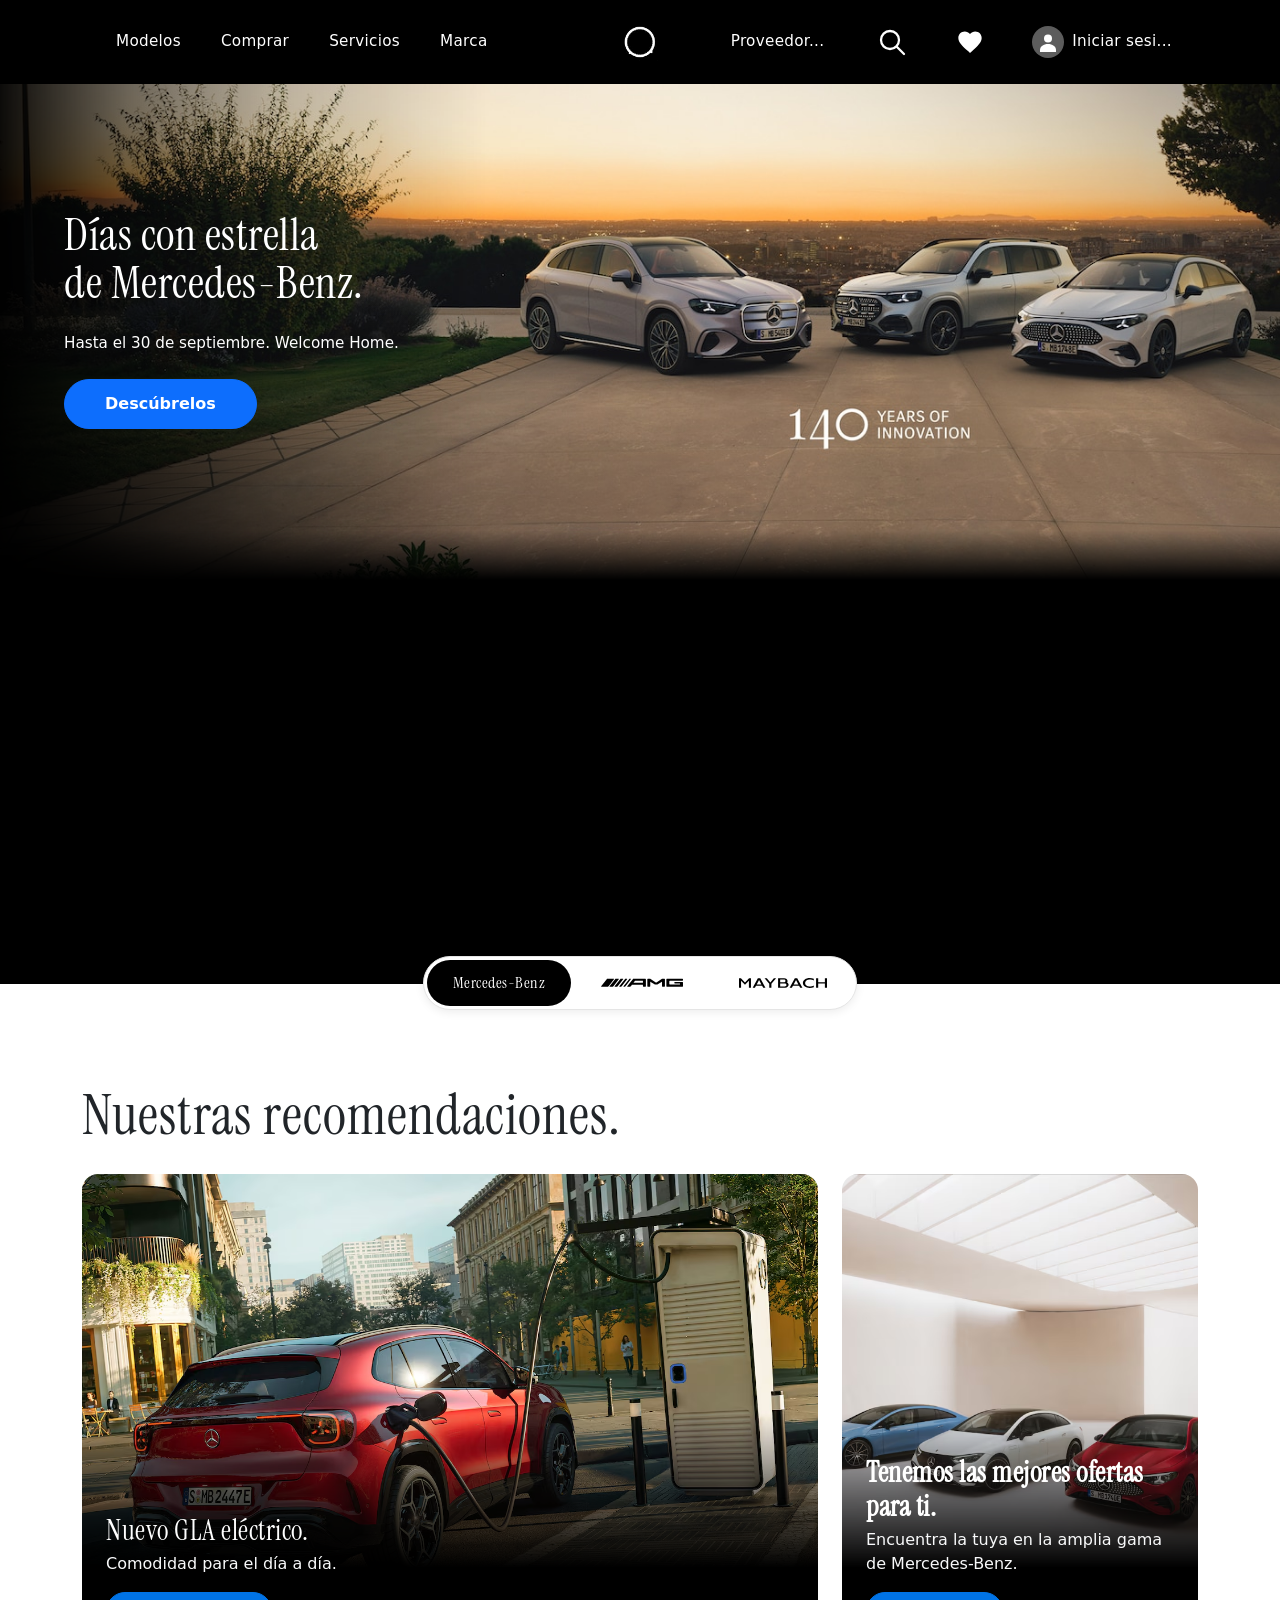
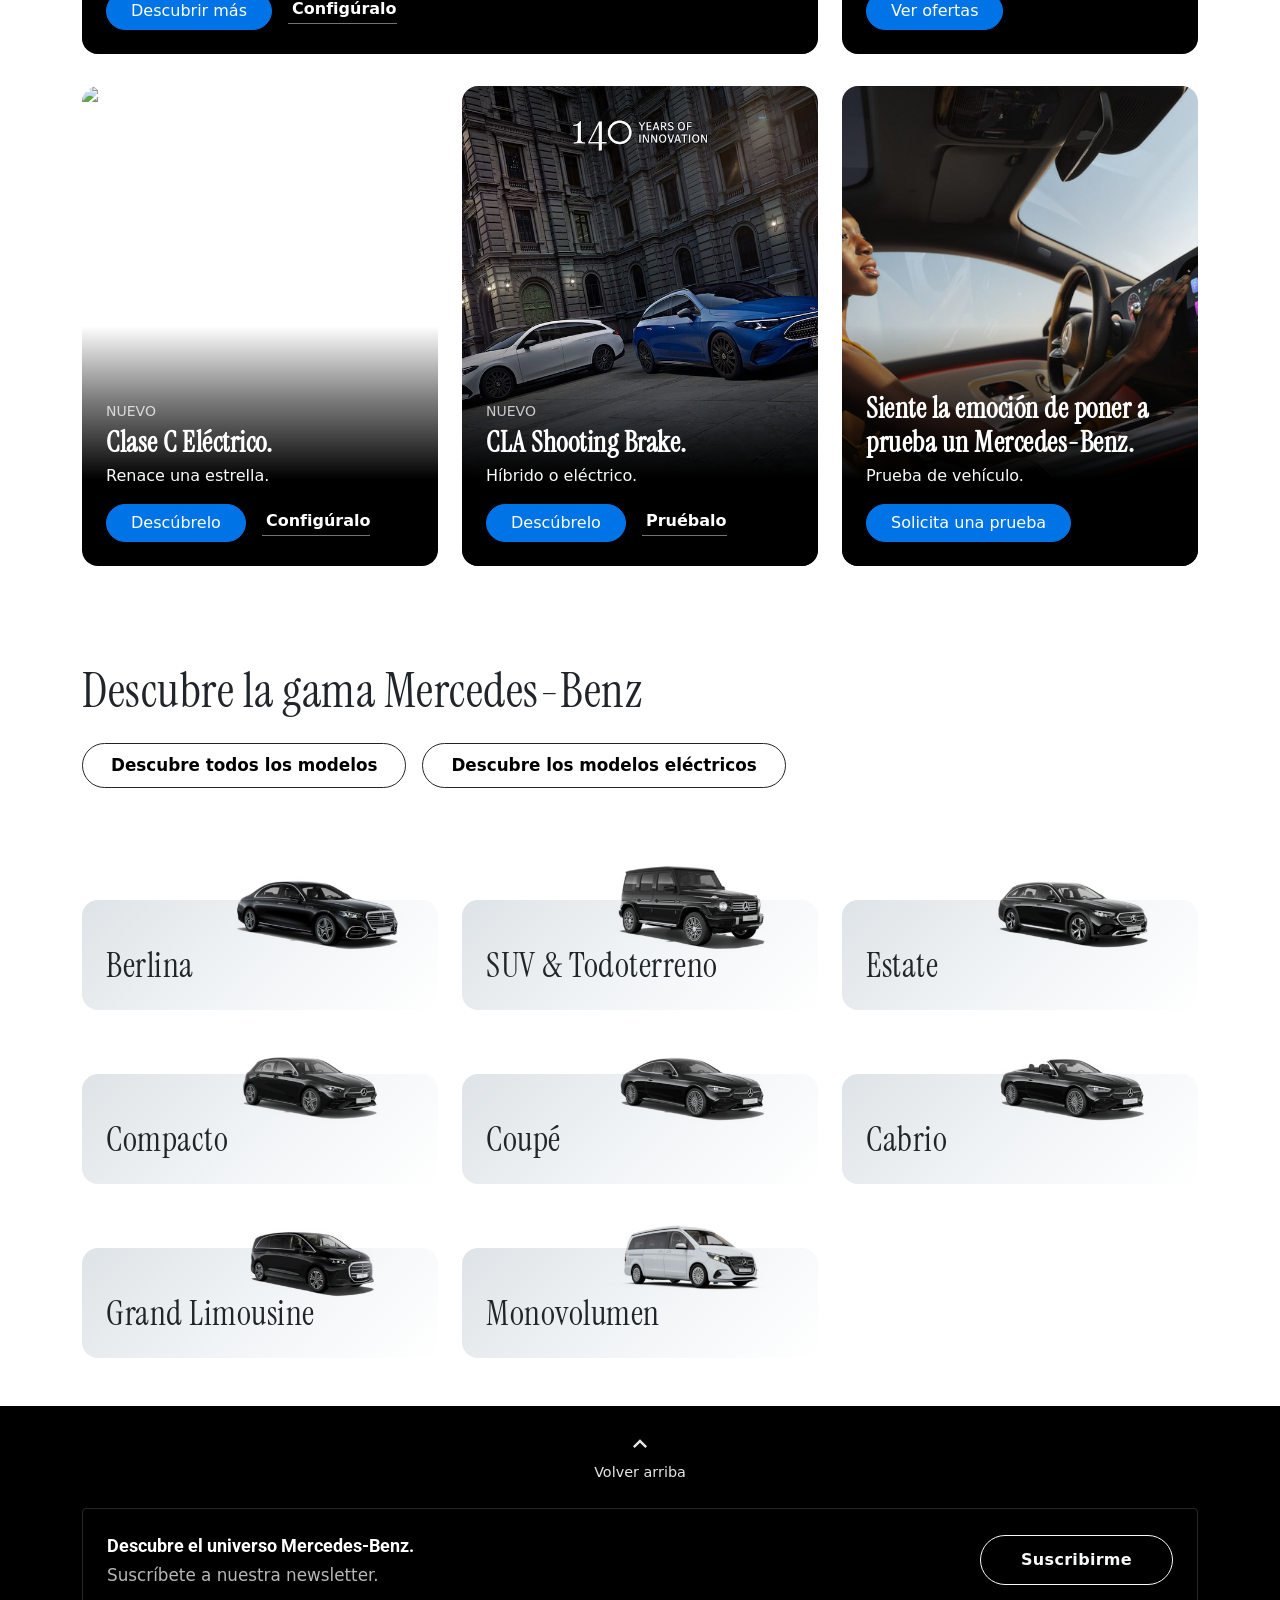
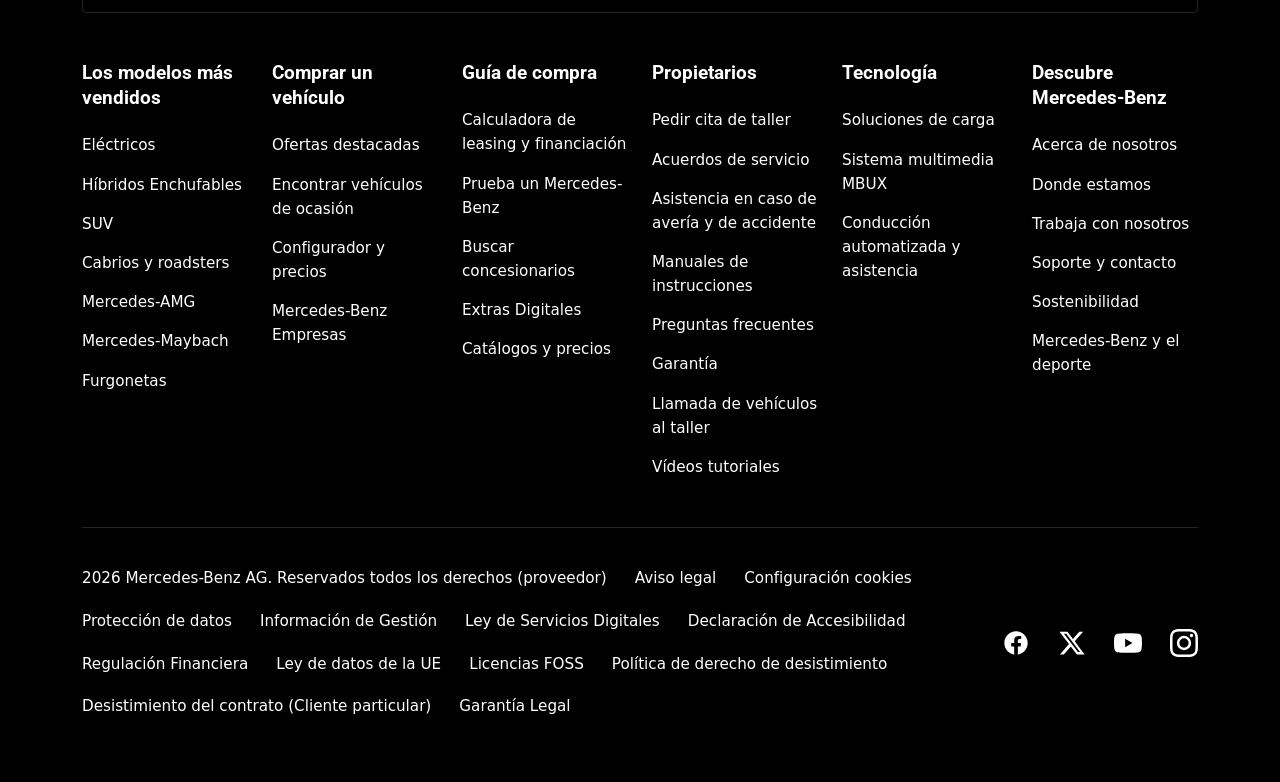
==== index.html @ 66237da3 "feat: Footer funcional completado" ====
<!DOCTYPE html>
<html lang="es">

<head>
    <meta charset="UTF-8">
    <meta name="viewport" content="width=device-width, initial-scale=1.0">
    <title>Mercedes-Benz | España - Sitio web oficial</title>
    <link rel="stylesheet" href="css/bootstrap.min.css">
    <link rel="stylesheet" href="css/custom-css.css">
    <link rel="preconnect" href="https://fonts.googleapis.com">
    <link rel="preconnect" href="https://fonts.gstatic.com" crossorigin>
    <link
        href="https://fonts.googleapis.com/css2?family=Cormorant+Garamond:ital,wght@0,300..700;1,300..700&family=Instrument+Serif:ital@0;1&family=Playfair+Display:ital,wght@0,400..900;1,400..900&family=Roboto:ital,wght@0,100..900;1,100..900&display=swap"
        rel="stylesheet">
</head>

<body>
    <header>
        <nav class="navbar navbar-expand-lg bg-black nav-padding-responsive" data-bs-theme="dark">
            <div class="container-fluid p-0">

                <!-- Bloque izquierdo:hamburguesa en movil + menú en escritorio -->
                <div class="nav-left d-flex align-items-center">
                    <button class="navbar-toggler border-0 p-0 shadow-none" type="button" data-bs-toggle="offcanvas"
                        data-bs-target="#menuMercedes" aria-label="Abrir menú">
                        <span>
                            <svg xmlns="http://www.w3.org/2000/svg" viewBox="0 0 24 24" width="40" height="40"
                                fill="#ffffff">
                                <path d="M19 11H5v2h14zm0-4H5v2h14zm0 8H5v2h14z" />
                            </svg>
                        </span>
                    </button>

                    <ul class="navbar-nav gap-4 d-none d-lg-flex"> <!-- Ocultar en movil, display flex en large-->
                        <li class="nav-item"><a class="nav-link text-white" href="#">Modelos</a></li>
                        <li class="nav-item"><a class="nav-link text-white" href="#">Comprar</a></li>
                        <li class="nav-item"><a class="nav-link text-white" href="#">Servicios</a></li>
                        <li class="nav-item"><a class="nav-link text-white" href="#">Marca</a></li>
                    </ul>
                </div>

                <div class="nav-center">
                    <a class="navbar-brand m-0 p-0" href="#">
                        <img src="images/logo-140years.gif" alt="Mercedes-Benz" class="logo-mercedes">
                    </a>
                </div>

                <div class="nav-right d-flex justify-content-end align-items-center gap-5 gap-lg-5">
                    <a href="#" class="nav-link text-white d-none d-xl-inline-block text-nowrap">Proveedor...</a>

                    <!-- Buscar -->
                    <a href="#" class="nav-icono d-none d-lg-flex" aria-label="Buscar">
                        <svg xmlns="http://www.w3.org/2000/svg" viewBox="0 0 24 24" width="32" height="32" fill="none"
                            stroke="currentColor" stroke-width="1.7" stroke-linecap="round" aria-hidden="true">
                            <circle cx="10.5" cy="10.5" r="6.75"></circle>
                            <path d="M15.6 15.6 21 21"></path>
                        </svg>
                    </a>

                    <!-- Favoritos -->
                    <a href="#" class="nav-icono" aria-label="Favoritos">
                        <svg xmlns="http://www.w3.org/2000/svg" viewBox="0 0 24 24" width="28" height="28"
                            fill="currentColor" aria-hidden="true">
                            <path
                                d="M12 21.35l-1.45-1.32C5.4 15.36 2 12.28 2 8.5 2 5.42 4.42 3 7.5 3c1.74 0 3.41.81 4.5 2.09C13.09 3.81 14.76 3 16.5 3 19.58 3 22 5.42 22 8.5c0 3.78-3.4 6.86-8.55 11.54L12 21.35z">
                            </path>
                        </svg>
                    </a>

                    <!-- Iniciar sesión -->
                    <a href="#" class="nav-link text-white d-flex align-items-center gap-2 p-0">
                        <svg xmlns="http://www.w3.org/2000/svg" viewBox="0 0 32 32" width="32" height="32"
                            aria-hidden="true">
                            <circle cx="16" cy="16" r="16" fill="#5c5c5c"></circle>
                            <circle cx="16" cy="12.5" r="4" fill="#fff"></circle>
                            <path d="M16 18c-4.4 0-8 2.6-8 5.8V26h16v-2.2c0-3.2-3.6-5.8-8-5.8z" fill="#fff"></path>
                        </svg>
                        <span class="d-none d-md-inline text-nowrap">Iniciar sesi...</span>
                    </a>
                </div>

            </div>
        </nav>

        <!-- MENÚ MÓVIL: panel blanco que se abre POR ENCIMA del navbar
        offcanvas (Bootstrap): Oculta este panel por defecto fuera de la pantalla (visibility: hidden) y prepara las animaciones de entrada y salida con JavaScript.
        offcanvas-start: Le indica la dirección de entrada: entra deslizándose desde la izquierda (start).
        -->
        <div class="offcanvas offcanvas-start menu-mercedes" tabindex="-1" id="menuMercedes"
            aria-labelledby="menuMercedesLabel">
            <div class="offcanvas-header">
                <h2 class="offcanvas-title fs-3 fw-normal text-dark times-new-roman" id="menuMercedesLabel">Menú</h2>
                <!-- data-bs-dismiss="offcanvas": El disparador de cierre nativo. Al hacer clic en la "X", Bootstrap ejecuta la animación inversa y esconde el menú -->
                <button type="button" class="btn-close" data-bs-dismiss="offcanvas" aria-label="Cerrar"></button>
            </div>

            <div class="offcanvas-body d-flex flex-column">
                <!-- Buscador -->
                <form class="menu-buscador position-relative mb-4" role="search" onsubmit="return false;">
                    <input type="search" class="form-control" placeholder="¿Cómo podemos ayudar?" aria-label="Buscar">
                    <svg class="menu-buscador-icono" xmlns="http://www.w3.org/2000/svg" viewBox="0 0 24 24" width="22"
                        height="22" fill="none" stroke="currentColor" stroke-width="1.7" stroke-linecap="round"
                        aria-hidden="true">
                        <circle cx="10.5" cy="10.5" r="6.75"></circle>
                        <path d="M15.6 15.6 21 21"></path>
                    </svg>
                </form>

                <!--
                SECCIÓN DE ENLACES
                - list-unstyled: Elimina los puntos/viñetas por defecto del <ul> y el sangrado/padding izquierdo del navegador.
                 -->
                <ul class="list-unstyled mb-0">

                    <!-- Enlace: Modelos -->
                    <li>
                        <a class="d-flex justify-content-between align-items-center py-3 text-dark text-decoration-none link-opacity-75-hover"
                            href="#">
                            <span>Modelos</span>
                            <!-- 
                                flex-shrink-0: En cajas flexibles (flex), si el texto del enlace crece demasiado, 
                                el navegador intentará encoger los elementos secundarios para que quepan. 
                                Esta clase le prohíbe al SVG encogerse o deformarse (mantiene sus 18x18px exactos).
            q               -->
                            <svg class="flex-shrink-0" xmlns="http://www.w3.org/2000/svg" viewBox="0 0 24 24" width="18"
                                height="18" fill="none" stroke="currentColor" stroke-width="1.5" aria-hidden="true">
                                <path d="m9 5 7 7-7 7"></path>
                            </svg>
                        </a>
                    </li>

                    <!-- Enlace: Comprar -->
                    <li>
                        <a class="d-flex justify-content-between align-items-center py-3 text-dark text-decoration-none link-opacity-75-hover"
                            href="#">
                            <span>Comprar</span>
                            <svg class="flex-shrink-0" xmlns="http://www.w3.org/2000/svg" viewBox="0 0 24 24" width="18"
                                height="18" fill="none" stroke="currentColor" stroke-width="1.5" aria-hidden="true">
                                <path d="m9 5 7 7-7 7"></path>
                            </svg>
                        </a>
                    </li>

                    <!-- Enlace: Servicios -->
                    <li>
                        <a class="d-flex justify-content-between align-items-center py-3 text-dark text-decoration-none link-opacity-75-hover"
                            href="#">
                            <span>Servicios</span>
                            <svg class="flex-shrink-0" xmlns="http://www.w3.org/2000/svg" viewBox="0 0 24 24" width="18"
                                height="18" fill="none" stroke="currentColor" stroke-width="1.5" aria-hidden="true">
                                <path d="m9 5 7 7-7 7"></path>
                            </svg>
                        </a>
                    </li>

                    <!-- Enlace: Marca -->
                    <li>
                        <a class="d-flex justify-content-between align-items-center py-3 text-dark text-decoration-none link-opacity-75-hover"
                            href="#">
                            <span>Marca</span>
                            <svg class="flex-shrink-0" xmlns="http://www.w3.org/2000/svg" viewBox="0 0 24 24" width="18"
                                height="18" fill="none" stroke="currentColor" stroke-width="1.5" aria-hidden="true">
                                <path d="m9 5 7 7-7 7"></path>
                            </svg>
                        </a>
                    </li>

                </ul>

                <!-- Pie del menú -->
                <div class="mt-auto pt-3 border-top border-secondary-subtle">
                    <a href="#" class="small text-secondary text-decoration-none link-dark link-underline-hover">
                        Proveedor/Protección de datos
                    </a>
                </div>
            </div>
        </div>
    </header>

    <!-- HERO -->
    <section class="hero position-relative bg-black text-white d-flex flex-column min-vh-100">
        <div class="hero-media position-relative">
            <!-- La sombra cubre solo la imagen, no el texto -->
            <div class="position-relative overflow-hidden">
                <picture>
                    <source media="(min-width: 992px)" srcset="images/hero.jpg">
                    <img src="images/heromobile.jpg" alt="Modelos Mercedes-Benz en un atardecer"
                        class="hero-img w-100 d-block object-fit-cover">
                </picture>

                <!-- Sombra: abajo en móvil, esquina inferior izquierda en escritorio -->
                <div class="hero-sombra position-absolute top-0 start-0 w-100 h-100"></div>
            </div>

            <!-- En móvil fluye debajo de la imagen; en lg+ se superpone a la izquierda -->
            <div class="hero-contenido d-flex align-items-center pt-4 pb-5">
                <div class="hero-caja w-100 text-center text-lg-start">
                    <div class="row">
                        <div class="col-12 col-lg-8 col-xl-6">
                            <h1 class="hero-titulo mb-3 mb-lg-4">Días con estrella<br>de Mercedes-Benz.</h1>
                            <p class="hero-sub mb-3 mb-lg-4">Hasta el 30 de septiembre. Welcome Home.</p>
                            <a href="#"
                                class="hero-btn btn btn-primary rounded-pill fw-semibold d-grid d-lg-inline-block">
                                Descúbrelos
                            </a>
                        </div>
                    </div>
                </div>
            </div>
        </div>
    </section>


    <!-- SELECTOR FLOTANTE DE MARCA -->
    <div class="selector-marca-wrapper">
        <div class="selector-marca" role="tablist" aria-label="Marcas">
            <a href="#mercedes-benz" class="selector-marca-item activo" role="tab" aria-selected="true">
                Mercedes-Benz
            </a>
            <a href="#amg" class="selector-marca-item" role="tab" aria-selected="false">
                <img src="images/logo-amg.svg" alt="AMG">
            </a>
            <a href="#maybach" class="selector-marca-item" role="tab" aria-selected="false">
                <img src="images/logo-maybach.svg" alt="Maybach">
            </a>
        </div>
    </div>

    <!-- RECOMENDACIONES -->
    <section class="container-xl py-5">
        <!-- Título principal -->
        <h2 class="title-recomendaciones fw-normal mb-4">Nuestras recomendaciones.</h2>

        <!-- Fila superior -->
        <div class="row g-4 align-items-start">

            <!-- Tarjeta 1 -->
            <div class="col-12 col-lg-8">
                <div class="card card-recommendation text-white rounded-4 overflow-hidden">
                    <img src="images/GLA-electrico.avif" class="card-img" alt="Nuevo GLA eléctrico">
                    <div class="card-img-overlay d-flex flex-column justify-content-end p-4">
                        <h3 class="h4 mb-1">Nuevo GLA eléctrico.</h3>
                        <p class="mb-3 text-light">Comodidad para el día a día.</p>
                        <div class="d-flex align-items-center gap-3">
                            <a href="#" class="btn btn-primary rounded-pill px-4">Descubrir más</a>
                            <a href="#" class="link-mercedes fw-semibold ps-1">Configúralo</a>
                        </div>
                    </div>
                </div>
            </div>
            <!-- Tarjeta 2: Ofertas -->
            <div class="col-12 col-lg-4">
                <div class="card card-recommendation card-ofertas text-white rounded-4 overflow-hidden">
                    <img src="images/mejores-ofertas.avif" class="card-img" alt="Mejores ofertas">
                    <div class="card-img-overlay d-flex flex-column justify-content-end p-4">
                        <h3 class="h4 fw-bold mb-1">Tenemos las mejores ofertas para ti.</h3>
                        <p class="mb-3 text-light">Encuentra la tuya en la amplia gama de Mercedes-Benz.</p>
                        <div>
                            <a href="#" class="btn btn-primary rounded-pill px-4">Ver ofertas</a>
                        </div>
                    </div>
                </div>
            </div>

        </div>

        <!-- Fila inferior: 3 tarjetas iguales (4 columnas cada una) -->
        <div class="row g-4 align-items-start mt-2">

            <!-- Tarjeta 3: Clase C Eléctrico -->
            <div class="col-12 col-lg-4">
                <div class="card card-recommendation text-white rounded-4 overflow-hidden">
                    <img src="images/clase-c-electrico.avif" class="card-img" alt="Nuevo Clase C Eléctrico">
                    <div class="card-img-overlay d-flex flex-column justify-content-end p-4">
                        <span class="text-uppercase small mb-1 opacity-75">Nuevo</span>
                        <h3 class="h4 fw-bold mb-1">Clase C Eléctrico.</h3>
                        <p class="mb-3 text-light">Renace una estrella.</p>
                        <div class="d-flex align-items-center gap-3">
                            <a href="#" class="btn btn-primary rounded-pill px-4">Descúbrelo</a>
                            <a href="#" class="link-mercedes fw-semibold ps-1">Configúralo</a>
                        </div>
                    </div>
                </div>
            </div>

            <!-- Tarjeta 4: CLA Shooting Brake -->
            <div class="col-12 col-lg-4">
                <div class="card card-recommendation text-white rounded-4 overflow-hidden">
                    <img src="images/CLA-shooting.avif" class="card-img" alt="Nuevo CLA Shooting Brake">
                    <div class="card-img-overlay d-flex flex-column justify-content-end p-4">
                        <span class="text-uppercase small mb-1 opacity-75">Nuevo</span>
                        <h3 class="h4 fw-bold mb-1">CLA Shooting Brake.</h3>
                        <p class="mb-3 text-light">Híbrido o eléctrico.</p>
                        <div class="d-flex align-items-center gap-3">
                            <a href="#" class="btn btn-primary rounded-pill px-4">Descúbrelo</a>
                            <a href="#" class="link-mercedes fw-semibold ps-1">Pruébalo</a>
                        </div>
                    </div>
                </div>
            </div>

            <!-- Tarjeta 5: Prueba de vehículo -->
            <div class="col-12 col-lg-4">
                <div class="card card-recommendation text-white rounded-4 overflow-hidden">
                    <img src="images/prueba-vehiculo.jpg" class="card-img" alt="Prueba de vehículo">
                    <div class="card-img-overlay d-flex flex-column justify-content-end p-4">
                        <h3 class="h4 fw-bold mb-1">Siente la emoción de poner a prueba un Mercedes-Benz.</h3>
                        <p class="mb-3 text-light">Prueba de vehículo.</p>
                        <div>
                            <a href="#" class="btn btn-primary rounded-pill px-4">Solicita una prueba</a>
                        </div>
                    </div>
                </div>
            </div>

        </div>
    </section>

    <!-- GAMA MERCEDES-BENZ -->
    <section class="container-xl py-5">
        <!-- Título principal -->
        <h2 class="title-gama fw-normal mb-4">Descubre la gama Mercedes-Benz</h2>

        <!-- Botones: a ancho completo en móvil, en línea a partir de sm -->
        <div class="d-grid gap-2 d-sm-flex flex-wrap gap-sm-3 mb-4">
            <a href="#" class="btn btn-outline-dark rounded-pill btn-gama">Descubre todos los modelos</a>
            <a href="#" class="btn btn-outline-dark rounded-pill btn-gama">Descubre los modelos eléctricos</a>
        </div>

        <!-- Tarjetas de gama -->
        <div class="row row-cols-1 row-cols-md-2 row-cols-lg-3 gx-4 row-gama">

            <!-- Berlina -->
            <div class="col">
                <a href="#" class="card-gama d-flex align-items-end p-4 text-decoration-none text-dark rounded-4">
                    <h3 class="card-gama-nombre fw-normal mb-0 position-relative z-1">Berlina</h3>
                    <img src="images/coches/Berlina1.jpg" alt="Mercedes-Benz Berlina" class="card-gama-img">
                </a>
            </div>

            <!-- SUV & Todoterreno -->
            <div class="col">
                <a href="#" class="card-gama d-flex align-items-end p-4 text-decoration-none text-dark rounded-4">
                    <h3 class="card-gama-nombre fw-normal mb-0 position-relative z-1">SUV &amp; Todoterreno</h3>
                    <img src="images/coches/SUV&amp;Todoterreno1.jpg" alt="Mercedes-Benz SUV y todoterreno"
                        class="card-gama-img">
                </a>
            </div>

            <!-- Estate -->
            <div class="col">
                <a href="#" class="card-gama d-flex align-items-end p-4 text-decoration-none text-dark rounded-4">
                    <h3 class="card-gama-nombre fw-normal mb-0 position-relative z-1">Estate</h3>
                    <img src="images/coches/Estate1.jpg" alt="Mercedes-Benz Estate" class="card-gama-img">
                </a>
            </div>

            <!-- Compacto -->
            <div class="col">
                <a href="#" class="card-gama d-flex align-items-end p-4 text-decoration-none text-dark rounded-4">
                    <h3 class="card-gama-nombre fw-normal mb-0 position-relative z-1">Compacto</h3>
                    <img src="images/coches/Compacto1.jpg" alt="Mercedes-Benz Compacto" class="card-gama-img">
                </a>
            </div>

            <!-- Coupé -->
            <div class="col">
                <a href="#" class="card-gama d-flex align-items-end p-4 text-decoration-none text-dark rounded-4">
                    <h3 class="card-gama-nombre fw-normal mb-0 position-relative z-1">Coupé</h3>
                    <img src="images/coches/Coupe1.jpg" alt="Mercedes-Benz Coupé" class="card-gama-img">
                </a>
            </div>

            <!-- Cabrio -->
            <div class="col">
                <a href="#" class="card-gama d-flex align-items-end p-4 text-decoration-none text-dark rounded-4">
                    <h3 class="card-gama-nombre fw-normal mb-0 position-relative z-1">Cabrio</h3>
                    <img src="images/coches/Cabrio1.jpg" alt="Mercedes-Benz Cabrio" class="card-gama-img">
                </a>
            </div>

            <!-- Grand Limousine -->
            <div class="col">
                <a href="#" class="card-gama d-flex align-items-end p-4 text-decoration-none text-dark rounded-4">
                    <h3 class="card-gama-nombre fw-normal mb-0 position-relative z-1">Grand Limousine</h3>
                    <img src="images/coches/GrandLimousine1.jpg" alt="Mercedes-Benz Grand Limousine"
                        class="card-gama-img">
                </a>
            </div>

            <!-- Monovolumen -->
            <div class="col">
                <a href="#" class="card-gama d-flex align-items-end p-4 text-decoration-none text-dark rounded-4">
                    <h3 class="card-gama-nombre fw-normal mb-0 position-relative z-1">Monovolumen</h3>
                    <img src="images/coches/Monovolumen1.jpg" alt="Mercedes-Benz Monovolumen" class="card-gama-img">
                </a>
            </div>

        </div>
    </section>

    <!-- FOOTER -->
    <footer class="footer bg-black text-white">

        <!-- Volver arriba -->
        <div class="container-xl">
            <a href="#"
                class="footer-volver-arriba d-flex flex-column align-items-center gap-1 text-center text-decoration-none py-4">
                <svg xmlns="http://www.w3.org/2000/svg" viewBox="0 0 24 24" width="28" height="28" fill="currentColor"
                    aria-hidden="true">
                    <path d="M7.41 15.41 12 10.83l4.59 4.58L18 14l-6-6-6 6z" />
                </svg>
                <span>Volver arriba</span>
            </a>
        </div>

    <!-- 
    Newsletter:
    - flex-column flex-md-row: En móvil se apilan en columna; en pantallas medianas/grandes pasan a fila.
    - justify-content-between: EJE HORIZONTAL. Empuja el texto al extremo izquierdo y el botón al derecho.
    - align-items-md-center: EJE VERTICAL. Centra verticalmente el texto y el botón para que queden nivelados a la misma altura.
    -->
        <div class="container-xl">
            <div
                class="footer-newsletter d-flex flex-column flex-md-row align-items-md-center justify-content-between gap-3 p-4 p-md-4 mb-5">
                <div>
                    <p class="footer-newsletter-titulo fw-bold mb-1">Descubre el universo Mercedes-Benz.</p>
                    <p class="footer-newsletter-sub mb-0">Suscríbete a nuestra newsletter.</p>
                </div>
                <a href="#"
                    class="btn btn-outline-light rounded-pill fw-semibold footer-btn-suscribirme">Suscribirme</a>
            </div>
        </div>

        <!-- Columnas de enlaces -->
        <div class="container-xl">
            <div class="row g-4 footer-listas pb-5">

                <div class="col-4 col-xl-2">
                    <h3 class="footer-titulo">Los modelos más vendidos</h3>
                    <ul class="list-unstyled footer-enlaces mb-0">
                        <li><a href="#">Eléctricos</a></li>
                        <li><a href="#">Híbridos Enchufables</a></li>
                        <li><a href="#">SUV</a></li>
                        <li><a href="#">Cabrios y roadsters</a></li>
                        <li><a href="#">Mercedes-AMG</a></li>
                        <li><a href="#">Mercedes-Maybach</a></li>
                        <li><a href="#">Furgonetas</a></li>
                    </ul>
                </div>

                <div class="col-4 col-xl-2">
                    <h3 class="footer-titulo">Comprar un vehículo</h3>
                    <ul class="list-unstyled footer-enlaces mb-0">
                        <li><a href="#">Ofertas destacadas</a></li>
                        <li><a href="#">Encontrar vehículos de ocasión</a></li>
                        <li><a href="#">Configurador y precios</a></li>
                        <li><a href="#">Mercedes-Benz Empresas</a></li>
                    </ul>
                </div>

                <div class="col-4 col-xl-2">
                    <h3 class="footer-titulo">Guía de compra</h3>
                    <ul class="list-unstyled footer-enlaces mb-0">
                        <li><a href="#">Calculadora de leasing y financiación</a></li>
                        <li><a href="#">Prueba un Mercedes-Benz</a></li>
                        <li><a href="#">Buscar concesionarios</a></li>
                        <li><a href="#">Extras Digitales</a></li>
                        <li><a href="#">Catálogos y precios</a></li>
                    </ul>
                </div>

                <div class="col-4 col-xl-2">
                    <h3 class="footer-titulo">Propietarios</h3>
                    <ul class="list-unstyled footer-enlaces mb-0">
                        <li><a href="#">Pedir cita de taller</a></li>
                        <li><a href="#">Acuerdos de servicio</a></li>
                        <li><a href="#">Asistencia en caso de avería y de accidente</a></li>
                        <li><a href="#">Manuales de instrucciones</a></li>
                        <li><a href="#">Preguntas frecuentes</a></li>
                        <li><a href="#">Garantía</a></li>
                        <li><a href="#">Llamada de vehículos al taller</a></li>
                        <li><a href="#">Vídeos tutoriales</a></li>
                    </ul>
                </div>

                <div class="col-4 col-xl-2">
                    <h3 class="footer-titulo">Tecnología</h3>
                    <ul class="list-unstyled footer-enlaces mb-0">
                        <li><a href="#">Soluciones de carga</a></li>
                        <li><a href="#">Sistema multimedia MBUX</a></li>
                        <li><a href="#">Conducción automatizada y asistencia</a></li>
                    </ul>
                </div>

                <div class="col-4 col-xl-2">
                    <h3 class="footer-titulo">Descubre Mercedes-Benz</h3>
                    <ul class="list-unstyled footer-enlaces mb-0">
                        <li><a href="#">Acerca de nosotros</a></li>
                        <li><a href="#">Donde estamos</a></li>
                        <li><a href="#">Trabaja con nosotros</a></li>
                        <li><a href="#">Soporte y contacto</a></li>
                        <li><a href="#">Sostenibilidad</a></li>
                        <li><a href="#">Mercedes-Benz y el deporte</a></li>
                    </ul>
                </div>

            </div>
        </div>

        <!-- Subfooter: documentos legales + redes sociales -->
        <div class="container-xl">
            <div class="footer-sub border-top d-flex">

                <div class="footer-docs d-flex">
                    <span class="footer-doc-item">2026 Mercedes-Benz AG. Reservados todos los derechos
                        (proveedor)</span>
                    <a href="#" class="footer-doc-item">Aviso legal</a>
                    <a href="#" class="footer-doc-item">Configuración cookies</a>
                    <a href="#" class="footer-doc-item">Protección de datos</a>
                    <a href="#" class="footer-doc-item">Información de Gestión</a>
                    <a href="#" class="footer-doc-item">Ley de Servicios Digitales</a>
                    <a href="#" class="footer-doc-item">Declaración de Accesibilidad</a>
                    <a href="#" class="footer-doc-item">Regulación Financiera</a>
                    <a href="#" class="footer-doc-item">Ley de datos de la UE</a>
                    <a href="#" class="footer-doc-item">Licencias FOSS</a>
                    <a href="#" class="footer-doc-item">Política de derecho de desistimiento</a>
                    <a href="#" class="footer-doc-item">Desistimiento del contrato (Cliente particular)</a>
                    <a href="#" class="footer-doc-item">Garantía Legal</a>
                </div>

                <div class="footer-redes d-flex align-items-center">
                    <a href="#" class="footer-red" aria-label="Facebook">
                        <svg xmlns="http://www.w3.org/2000/svg" viewBox="0 0 24 24" width="22" height="22"
                            fill="currentColor" aria-hidden="true">
                            <path
                                d="M22 12.06C22 6.5 17.52 2 12 2S2 6.5 2 12.06c0 5.02 3.66 9.18 8.44 9.94v-7.03H7.9v-2.91h2.54V9.85c0-2.52 1.5-3.91 3.79-3.91 1.1 0 2.24.2 2.24.2v2.47h-1.26c-1.24 0-1.63.78-1.63 1.57v1.89h2.78l-.44 2.91h-2.34V22c4.78-.76 8.44-4.92 8.44-9.94z" />
                        </svg>
                    </a>
                    <a href="#" class="footer-red" aria-label="X">
                        <svg xmlns="http://www.w3.org/2000/svg" viewBox="0 0 24 24" width="20" height="20"
                            fill="currentColor" aria-hidden="true">
                            <path
                                d="M18.24 2.25h3.31l-7.23 8.26 8.5 11.24h-6.66l-5.21-6.82-5.97 6.82H1.67l7.73-8.84L1.25 2.25h6.83l4.71 6.23 5.45-6.23zm-1.16 17.52h1.83L7.08 4.13H5.11l11.97 15.64z" />
                        </svg>
                    </a>
                    <a href="#" class="footer-red" aria-label="YouTube">
                        <svg xmlns="http://www.w3.org/2000/svg" viewBox="0 0 24 24" width="24" height="24"
                            fill="currentColor" aria-hidden="true">
                            <path
                                d="M23.5 6.19a3.02 3.02 0 0 0-2.12-2.14C19.5 3.55 12 3.55 12 3.55s-7.5 0-9.38.5A3.02 3.02 0 0 0 .5 6.19C0 8.07 0 12 0 12s0 3.93.5 5.81a3.02 3.02 0 0 0 2.12 2.14c1.88.5 9.38.5 9.38.5s7.5 0 9.38-.5a3.02 3.02 0 0 0 2.12-2.14C24 15.93 24 12 24 12s0-3.93-.5-5.81zM9.55 15.57V8.43L15.82 12l-6.27 3.57z" />
                        </svg>
                    </a>
                    <a href="#" class="footer-red" aria-label="Instagram">
                        <svg xmlns="http://www.w3.org/2000/svg" viewBox="0 0 24 24" width="22" height="22"
                            fill="currentColor" aria-hidden="true">
                            <path
                                d="M12 2.16c3.2 0 3.58.01 4.85.07 3.25.15 4.77 1.69 4.92 4.92.06 1.27.07 1.65.07 4.85s-.01 3.58-.07 4.85c-.15 3.23-1.66 4.77-4.92 4.92-1.27.06-1.64.07-4.85.07s-3.58-.01-4.85-.07c-3.26-.15-4.77-1.7-4.92-4.92C2.17 15.58 2.16 15.2 2.16 12s.01-3.58.07-4.85C2.38 3.92 3.9 2.38 7.15 2.23 8.42 2.17 8.8 2.16 12 2.16zm0-2.16C8.74 0 8.33.01 7.05.07 2.7.27.27 2.69.07 7.05.01 8.33 0 8.74 0 12s.01 3.67.07 4.95c.2 4.36 2.62 6.78 6.98 6.98C8.33 23.99 8.74 24 12 24s3.67-.01 4.95-.07c4.35-.2 6.78-2.62 6.98-6.98.06-1.28.07-1.69.07-4.95s-.01-3.67-.07-4.95C23.73 2.7 21.31.27 16.95.07 15.67.01 15.26 0 12 0zm0 5.84a6.16 6.16 0 1 0 0 12.32 6.16 6.16 0 0 0 0-12.32zM12 16a4 4 0 1 1 0-8 4 4 0 0 1 0 8zm6.41-11.85a1.44 1.44 0 1 0 0 2.88 1.44 1.44 0 0 0 0-2.88z" />
                        </svg>
                    </a>
                </div>

            </div>
        </div>

    </footer>

    <!-- Giro de los coches de la gama -->
    <script src="js/gama.js"></script>

    <!-- Anclaje del selector flotante: al superar su línea, se fija arriba; al volver sube a su sitio -->
    <script>
        (function () {
            const pildora = document.querySelector('.selector-marca');
            const hueco = document.querySelector('.selector-marca-wrapper');
            let base = 0;

            const medir = () => { base = hueco.offsetTop; };

            const actualizar = () => {
                const anclado = window.scrollY > base - 20;
                pildora.classList.toggle('selector-marca-dock', anclado);
                // Reserva el hueco que deja la píldora al volverse fixed para que el contenido no salte
                hueco.style.minHeight = anclado ? pildora.offsetHeight + 'px' : '';
            };

            window.addEventListener('scroll', actualizar, { passive: true });
            window.addEventListener('resize', () => { medir(); actualizar(); });
            medir();
            actualizar();
        })();
    </script>

    <!-- Script de Bootstrap -->
    <script src="js/bootstrap.bundle.min.js"></script>
</body>

</html>
---- css/custom-css.css ----
/* =========================================================
   1. NAVBAR: padding responsive
   ========================================================= */
.nav-padding-responsive {
  padding: 1.5rem 1.6rem;
}

@media (min-width: 992px) {
  .nav-padding-responsive {
    padding: 1.4rem 6.75rem;
  }
}

.navbar>.container-fluid {
  position: relative;
}

/* Se extrae del flujo con position absolute para que el ancho del bloque izquierdo o derecho nunca lo desplace. */
.nav-center {
  position: absolute;
  left: 50%;
  top: 50%;
  transform: translate(-50%, -50%);
  z-index: 1;
}

.logo-mercedes {
  height: 42px;
  width: auto;
  display: block;
}

/* Bloques laterales equilibrados */
.nav-left,
.nav-right {
  flex: 1 1 0;
  min-width: 0;
}

/* =========================================================
   3. ENLACES Y SEPARACIÓN
   ========================================================= */
.nav-link {
  font-size: 0.95rem;
  letter-spacing: 0.3px;
  padding: 0.5rem 0.25rem;
  transition: opacity 0.2s ease;
}

.nav-link:hover {
  opacity: 0.7;
}

/* Separación del menú principal (escritorio) */
.menu-principal {
  column-gap: 1.25rem;
}

@media (min-width: 1200px) {
  .menu-principal {
    column-gap: 2rem;
  }
}

@media (min-width: 1400px) {
  .menu-principal {
    column-gap: 2.75rem;
  }
}

/* Iconos de la derecha */
.nav-icono {
  color: #fff;
  display: inline-flex;
  align-items: center;
  transition: opacity 0.2s ease;
}

.nav-icono:hover {
  color: #fff;
  opacity: 0.7;
}

.navbar-toggler {
  padding: 0.25rem;
}

.navbar-toggler:focus {
  box-shadow: none;
}

/* =========================================================
   4. MENÚ MÓVIL: offcanvas blanco a pantalla completa
   ========================================================= */
.menu-mercedes {
  --bs-offcanvas-width: 100%;
  --bs-offcanvas-bg: #fff;
  --bs-offcanvas-color: #1a1a1a;
  --bs-offcanvas-padding-x: 0;
  --bs-offcanvas-padding-y: 0;
}

.menu-mercedes .offcanvas-header {
  padding: 1.5rem 1.75rem 0.5rem;
}

.menu-mercedes .offcanvas-body {
  padding: 0 1.75rem 1.5rem;
}

.times-new-roman {
  font-family: Georgia, "Times New Roman", serif;
}

/* Buscador */
.menu-buscador input {
  border: 1px solid #b7b7b7;
  border-radius: 0.35rem;
  padding: 0.85rem 3.25rem 0.85rem 1rem;
  font-size: 1rem;
  color: #1a1a1a;
}

.menu-buscador input::placeholder {
  color: #8a8a8a;
}

.menu-buscador input:focus {
  border-color: #1a1a1a;
  box-shadow: none;
}

.menu-buscador-icono {
  position: absolute;
  right: 1rem;
  top: 50%;
  transform: translateY(-50%);
  color: #1a1a1a;
  pointer-events: none;
}

/* =========================================================
   5. HERO
   ========================================================= */

/* Móvil: la imagen heromobile.jpg (1:1) se muestra a su proporción natural.
   Escritorio: la imagen mantiene su proporción (sin ampliarse) y el espacio
   que sobra bajo ella queda negro, nunca blanco. */
@media (min-width: 992px) {
  .hero-img {
    height: auto;
    max-height: calc(100vh - 4.9375rem);
    object-position: center;
    transform: scale(1.07);
  }

  .hero-contenido {
    position: absolute;
    inset: 0;
  }
}

/* Sombra inferior en móvil: funde la imagen con el fondo negro */
.hero-sombra {
  background: linear-gradient(to top,
      rgba(0, 0, 0, 0.8) 0%,
      rgba(0, 0, 0, 0.45) 16%,
      rgba(0, 0, 0, 0.15) 34%,
      rgba(0, 0, 0, 0) 55%);
  pointer-events: none;
}

/* Escritorio: sombra más intensa desde la esquina inferior izquierda,
   oscurecimiento de la parte izquierda que se funde con el header
   y borde inferior fundido con el fondo negro */
@media (min-width: 992px) {
  .hero-sombra {
    background:
      linear-gradient(to top,
        rgba(0, 0, 0, 1) 0%,
        rgba(0, 0, 0, 0.6) 4%,
        rgba(0, 0, 0, 0) 10%),
      linear-gradient(to right,
        rgba(0, 0, 0, 0.95) 0%,
        rgba(0, 0, 0, 0.55) 10%,
        rgba(0, 0, 0, 0.22) 22%,
        rgba(0, 0, 0, 0) 38%),
      radial-gradient(120% 130% at 0% 100%,
        rgba(0, 0, 0, 0.98) 0%,
        rgba(0, 0, 0, 0.55) 14%,
        rgba(0, 0, 0, 0.15) 32%,
        rgba(0, 0, 0, 0) 52%);
  }
}

/* Mismo padding lateral que el navbar para alinear los textos */
.hero-caja {
  padding-left: 1.6rem;
  padding-right: 1.6rem;
}

@media (min-width: 992px) {
  .hero-caja {
    padding-left: 2rem;
    padding-right: 2rem;
  }
}

@media (min-width: 1200px) {
  .hero-caja {
    padding-left: 4rem;
    padding-right: 4rem;
  }
}

@media (min-width: 1400px) {
  .hero-caja {
    padding-left: 6.5rem;
    padding-right: 6.5rem;
  }
}

/* Tamaños tipográficos fluidos que no cubren las utilidades de Bootstrap */
.hero-titulo {
  font-family: 'Instrument Serif', serif;
  font-weight: 200;
  letter-spacing: 0.5px;
  font-size: clamp(1.95rem, 3.5vw, 3.9rem);
  line-height: 1.08;
}

.hero-sub {
  font-size: clamp(0.95rem, 1.1vw, 1.25rem);
}

/* Punto medio entre los paddings de Bootstrap (px-4 / px-5, py-2 / py-3) */
.hero-btn {
  padding: 0.75rem 2.5rem;
}

h1, h2, h3, h4, h5, h6,
.h1, .h2, .h3, .h4, .h5, .h6 {
  font-family: 'Instrument Serif', serif;
  font-weight: 200;
  letter-spacing: 0.5px;
}

/* Ajuste específico para que las tarjetas no fuercen negrita excesiva */
.card-recommendation h3 {
  font-family: 'Instrument Serif', serif;
  font-weight: 400;
  font-size: 1.75rem;
}

/* Altura base para móvil y sin bordes */
.card-recommendation {
  height: 420px;
  position: relative;
  border: none;
}

/* La imagen ocupa siempre todo el contenedor sin deformarse */
.card-recommendation .card-img {
  height: 100%;
  width: 100%;
  object-fit: cover;
}

/* Degradado inferior para que se lea el texto y los botones */
.card-recommendation .card-img-overlay {
  background: linear-gradient(
    to bottom,
    transparent 0%,
    transparent 50%,
    rgba(0, 0, 0, 0.5) 65%,
    #000000 82%,
    #000000 100%
  );
}

/* Altura en ordenador (a partir de 992px) */
@media (min-width: 992px) {
  .card-recommendation {
    height: 480px;
  }
}

/* Zoom suave y rápido en la imagen */
.card-recommendation .card-img {
  transition: transform 0.35s ease-out;
  will-change: transform;
}

.card-recommendation:hover .card-img {
  transform: scale(1.04);
}

/* Botón azul: se oscurece solo un pelín */
.card-recommendation .btn-primary {
  background-color: #0073e6;
  border-color: #0073e6;
  transition: background-color 0.2s ease, border-color 0.2s ease;
}

.card-recommendation .btn-primary:hover {
  background-color: #005fbd;
  border-color: #005fbd;
}

/* Enlace "Configúralo": línea visible tenue que se tonifica y engorda hacia la derecha */
.link-mercedes {
  position: relative;
  text-decoration: none !important;
  color: #ffffff;
  display: inline-block;
  padding-bottom: 3px;
}

/* 1. Línea base ya visible (fina y translúcida) */
.link-mercedes::before {
  content: "";
  position: absolute;
  left: 0;
  bottom: 0;
  width: 100%;
  height: 1px;
  background-color: rgba(255, 255, 255, 0.45);
}

/* 2. Capa que recorre de izquierda a derecha tonificando y engordando la línea */
.link-mercedes::after {
  content: "";
  position: absolute;
  left: 0;
  bottom: 0;
  width: 0%;
  height: 2px;
  background-color: #ffffff;
  transition: width 0.3s ease;
}

.link-mercedes:hover::after {
  width: 100%;
}

/* =========================================================
   6. SELECTOR FLOTANTE DE MARCA
   ========================================================= */
/* Contenedor en flujo normal: solo centra la píldora y la superpone
   media píldora sobre el hero. El anclaje arriba lo hace JS con
   .selector-marca-dock (sticky da problemas en some móviles). */
.selector-marca-wrapper {
  position: relative;
  z-index: 1030;
  display: flex;
  justify-content: center;
  /* Mitad de la píldora sobre el hero: queda en la línea divisoria */
  margin-top: -1.75rem;
  margin-bottom: 1.5rem;
  /* El hueco vacío no bloquea clics a los elementos de debajo */
  pointer-events: none;
}

.selector-marca {
  pointer-events: auto;
  display: flex;
  align-items: center;
  gap: 0.25rem;
  background-color: #fff;
  border: 1px solid #e5e5e5;
  border-radius: 999px;
  padding: 0.2rem;
  box-shadow: 0 2px 10px rgba(0, 0, 0, 0.08);
}

/* Estado anclado arriba: la fija JS al hacer scroll (ver final del body) */
.selector-marca-dock {
  position: fixed;
  top: 1.25rem;
  left: 50%;
  transform: translateX(-50%);
}

.selector-marca-item {
  display: flex;
  align-items: center;
  height: 2.9rem;
  padding: 0 1.6rem;
  border: none;
  border-radius: 999px;
  background-color: transparent;
  color: #1a1a1a;
  font-size: 1rem;
  font-family: inherit;
  white-space: nowrap;
  text-decoration: none;
  transition: background-color 0.2s ease;
}

/* Los SVG no traen tamaño propio: fijamos ancho y autura de cada logo */
.selector-marca-item img {
  height: 1.6rem;
  width: 5.5rem;
  display: block;
}

.selector-marca-item img[src*="amg"] {
  width: 5.2rem;
  height: 1.9rem;
}

.selector-marca-item:hover {
  background-color: #f2f2f2;
}

/* Versión móvil: píldora más estrecha para que no se salga de pantalla */
@media (max-width: 575.98px) {
  .selector-marca {
    max-width: calc(100% - 2rem);
    gap: 0.15rem;
  }

  .selector-marca-item {
    height: 2.6rem;
    padding: 0 1rem;
    font-size: 0.9rem;
  }

  .selector-marca-item img {
    width: 4.4rem;
  }

  .selector-marca-item img[src*="amg"] {
    width: 4.4rem;
    height: 1.7rem;
  }
}

/* Pestaña activa: píldora negra con texto blanco en serif tipo Mercedes */
.selector-marca-item.activo {
  background-color: #000;
  color: #fff;
  font-family: 'Instrument Serif', serif;
  font-weight: 200;
  letter-spacing: 0.5px;
}

/* Título en móvil: visible y proporcionado */
.title-recomendaciones {
  font-size: 2.2rem; /* ~35px */
}

/* Título en ordenador: imponente y grande como en Mercedes */
@media (min-width: 992px) {
  .title-recomendaciones {
    font-size: 3.5rem;
    letter-spacing: 1px;
  }
}

/* =========================================================
   6. GAMA MERCEDES-BENZ
   ========================================================= */

/* Título de la sección */
.title-gama {
  font-size: 2.3rem;
}

@media (min-width: 992px) {
  .title-gama {
    font-size: 3rem;
    letter-spacing: 0.5px;
  }
}

/* Botones de la sección */
.btn-gama {
  --bs-btn-color: #000;
  font-size: 1.05rem;
  font-weight: 600;
  padding: 0.55rem 1.75rem;
}

/* Separación vertical entre filas: deja aire para los coches que sobresalen */
.row-gama {
  --bs-gutter-y: 4rem;
  margin-top: 3rem;
}

/* Nombre de la gama dentro de la tarjeta */
.card-gama-nombre {
  font-size: 1.75rem;
}

@media (min-width: 1200px) {
  .card-gama-nombre {
    font-size: 2.1rem;
  }
}

/* Tarjeta: gradiente plateado (arriba izquierda) a blanco (abajo derecha) */
.card-gama {
  position: relative;
  min-height: 100px;
  background: linear-gradient(135deg, #dee3e7 0%, #f1f4f6 50%, #ffffff 100%);
}

@media (min-width: 1200px) {
  .card-gama {
    min-height: 110px;
  }
}

/* Coche: situado a la derecha, sobresale por arriba de la tarjeta.
   multiply funde el fondo blanco del JPG con el gradiente de la tarjeta */
.card-gama-img {
  position: absolute;
  right: 1rem;
  bottom: 30%;
  height: 122%;
  width: auto;
  mix-blend-mode: multiply;
}

/* En móvil y tablet el coche es mucho más grande y se extiende hacia la izquierda */
@media (max-width: 991.98px) {
  .row-gama {
    margin-top: 4rem;
  }

  .card-gama-img {
    right: 0.5rem;
    bottom: 18%;
    height: 165%;
  }
}

/* Frames 2-6 de la animación: apilados en la misma posición, ocultos por JS */
.card-gama-frame {
  opacity: 0;
  will-change: opacity;
}

/* =========================================================
   7. FOOTER
   ========================================================= */

/* Volver arriba */
.footer-volver-arriba {
  color: #e6e6e6;
  font-size: 0.9rem;
  transition: opacity 0.2s ease;
}

.footer-volver-arriba:hover {
  color: #fff;
  opacity: 0.7;
}

/* Newsletter: marco visible solo en escritorio (en móvil no se dibuja) */
.footer-newsletter {
  border: none;
}

@media (min-width: 992px) {
  .footer-newsletter {
    border: 1px solid rgba(255, 255, 255, 0.15);
    border-radius: 4px;
  }
}

.footer-newsletter-titulo {
  font-family: 'Roboto', sans-serif;
  font-weight: 700;
  font-size: 1.1rem;
}

.footer-newsletter-sub {
  color: #b7b7b7;
  font-size: 1.05rem;
}

/* Botón Suscribirme: ancho completo en móvil, contenido y a la derecha en PC */
.footer-btn-suscribirme {
  width: 100%;
  padding: 0.75rem 2.5rem;
  font-size: 1rem;
  letter-spacing: 0.3px;
}

@media (min-width: 768px) {
  .footer-btn-suscribirme {
    width: auto;
  }
}

/* Títulos de columna: sans bold como en Mercedes (no la serif global) */
.footer-titulo {
  font-family: 'Roboto', sans-serif;
  font-weight: 700;
  font-size: 1.05rem;
  letter-spacing: 0;
  line-height: 1.3;
  margin-bottom: 1.4rem;
}

@media (min-width: 1200px) {
  .footer-titulo {
    font-size: 1.2rem;
  }
}

/* Enlaces de las columnas */
.footer-enlaces li {
  margin-bottom: 0.95rem;
}

.footer-enlaces li:last-child {
  margin-bottom: 0;
}

.footer-enlaces a {
  color: #ffffff;
  text-decoration: none;
  font-size: 0.95rem;
  line-height: 1.4;
  transition: opacity 0.2s ease;
}

.footer-enlaces a:hover {
  color: #fff;
  text-decoration: underline;
  opacity: 0.8;
}

/* Subfooter: móvil = columna con redes arriba y documentos debajo a la izquierda.
   --bs-border-color redefinido porque el gris por defecto de BS no se ve sobre negro */
.footer-sub {
  --bs-border-color: rgba(255, 255, 255, 0.15);
  flex-direction: column;
  align-items: flex-start;
  gap: 1.75rem;
  padding: 2rem 0 3rem;
}

.footer-redes {
  order: -1;
  gap: 1.75rem;
}

.footer-red {
  color: #fff;
  display: inline-flex;
  align-items: center;
  justify-content: center;
  transition: opacity 0.2s ease;
}

/* Iconos de redes un poco más grandes (sobrescriben el width/height del SVG) */
.footer-red svg {
  width: 1.75rem;
  height: 1.75rem;
}

.footer-red:hover {
  color: #fff;
  opacity: 0.7;
}

/* Documentos apilados en una sola columna a la izquierda */
.footer-docs {
  flex-direction: column;
  align-items: flex-start;
  gap: 1rem;
  width: 100%;
}

.footer-doc-item {
  color: #ffffff;
  font-size: 0.95rem;
  text-decoration: none;
  line-height: 1.4;
}

a.footer-doc-item:hover {
  color: #fff;
  text-decoration: underline;
  opacity: 0.8;
}

/* Escritorio: documentos fluyendo en varias filas + redes a la derecha */
@media (min-width: 768px) {
  .footer-sub {
    flex-direction: row;
    align-items: center;
    justify-content: space-between;
    gap: 2rem;
    padding: 2.5rem 0 4rem;
  }

  .footer-redes {
    order: 0;
    flex-shrink: 0;
    margin-left: auto;
  }

  .footer-docs {
    flex-direction: row;
    flex-wrap: wrap;
    align-items: center;
    column-gap: 1.75rem;
    row-gap: 1.35rem;
    width: auto;
    max-width: calc(100% - 12rem);
  }
}
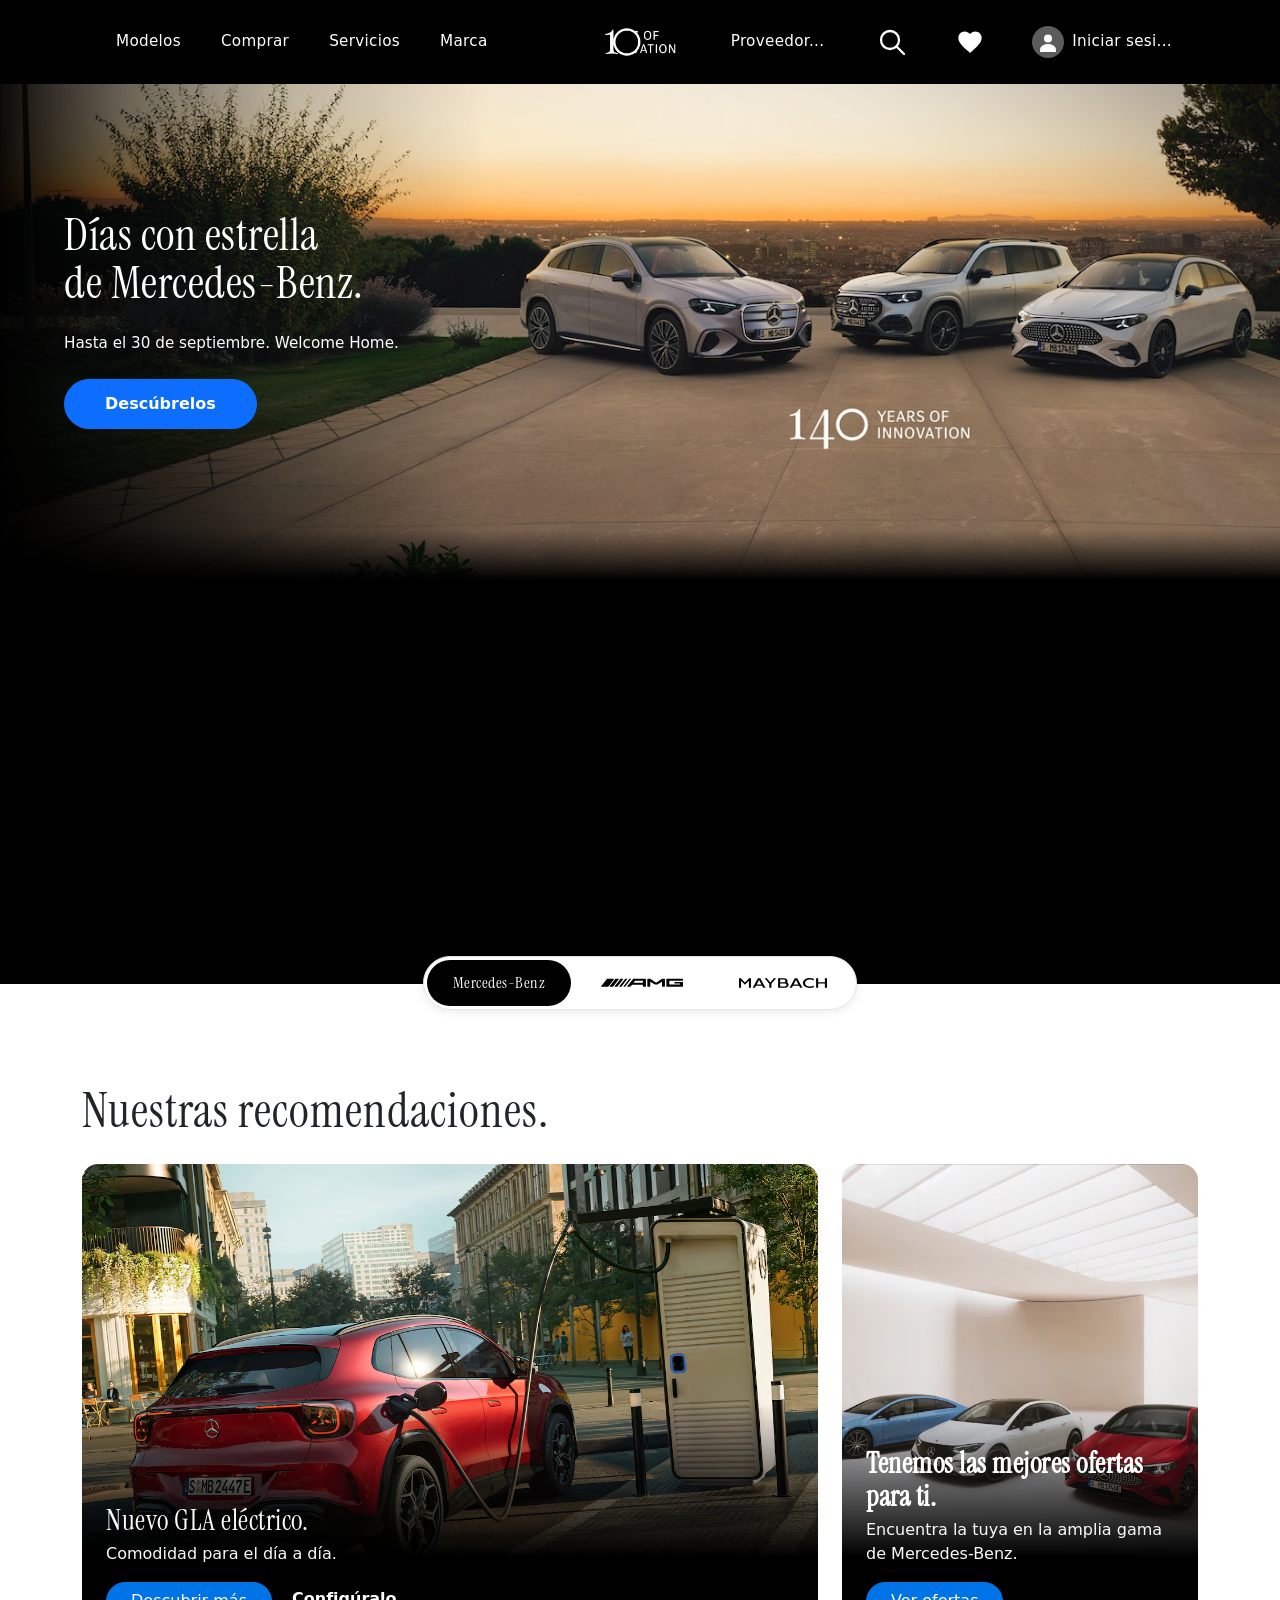
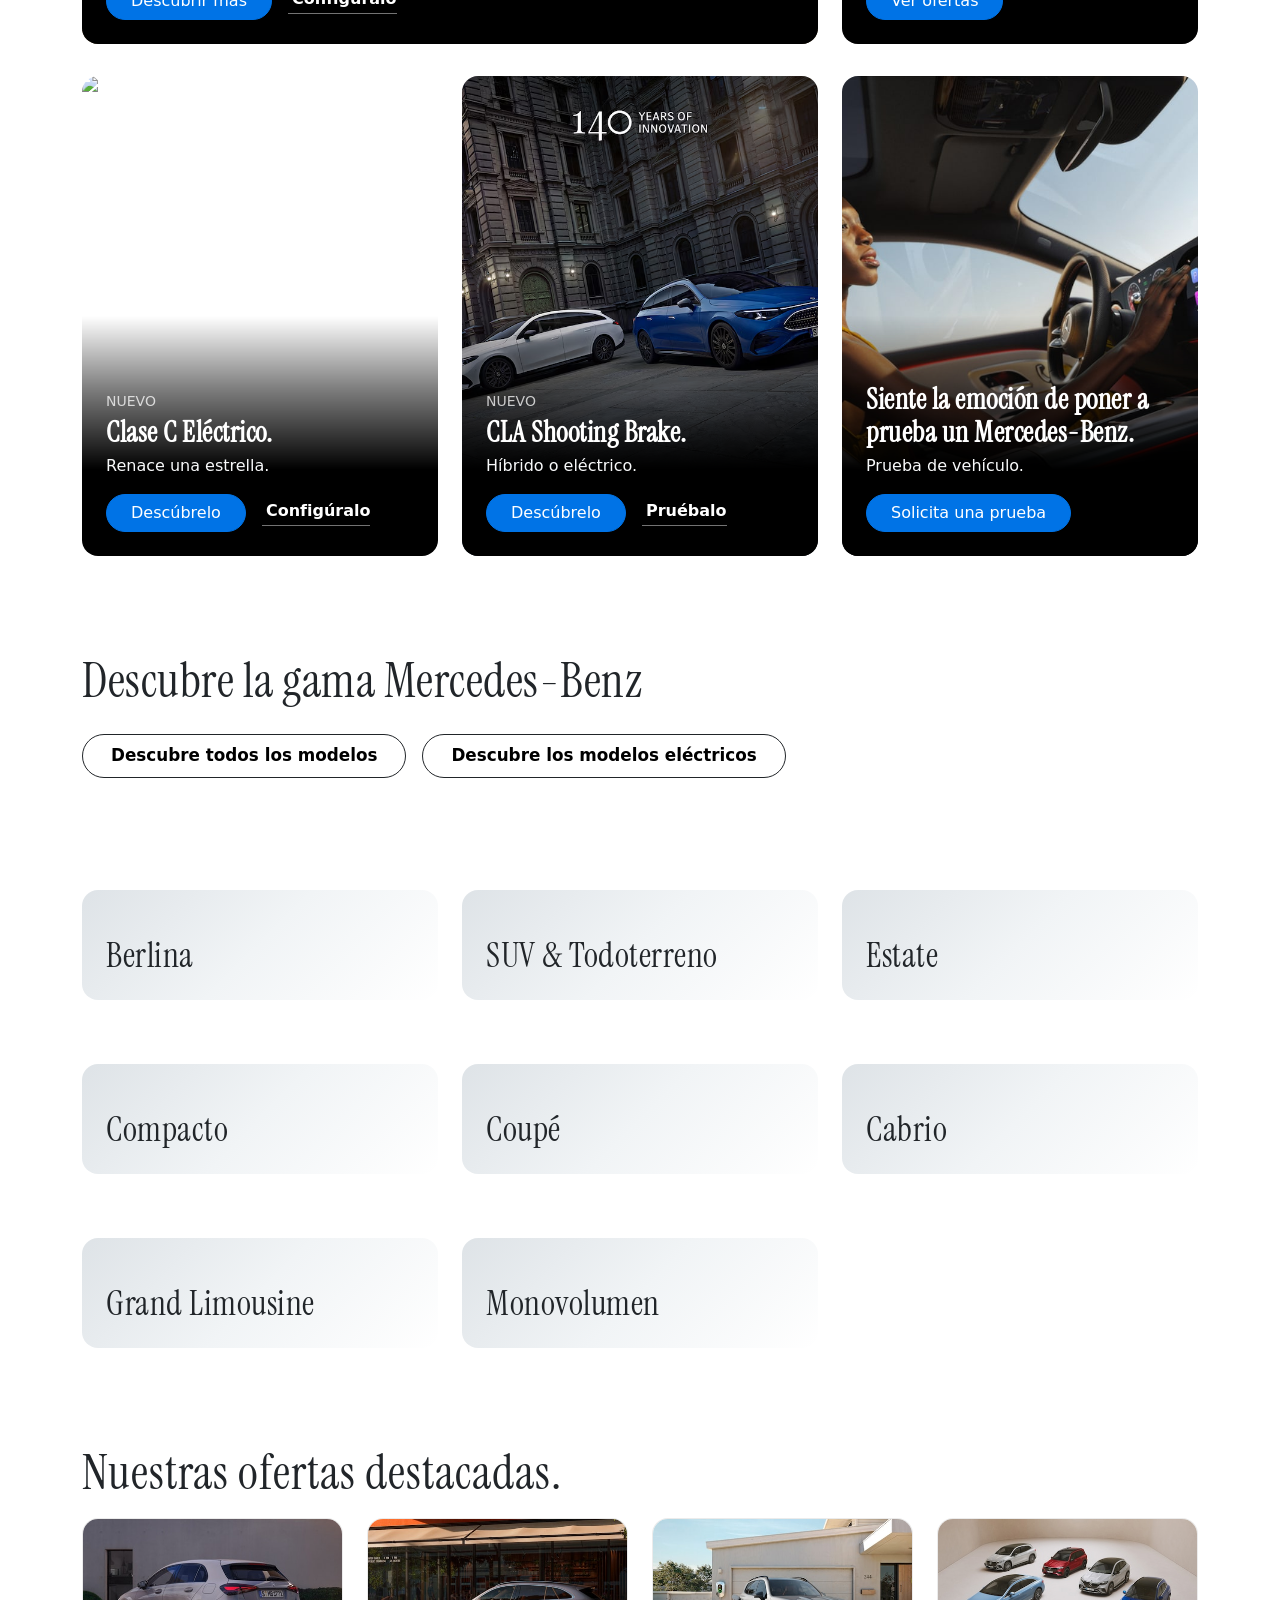
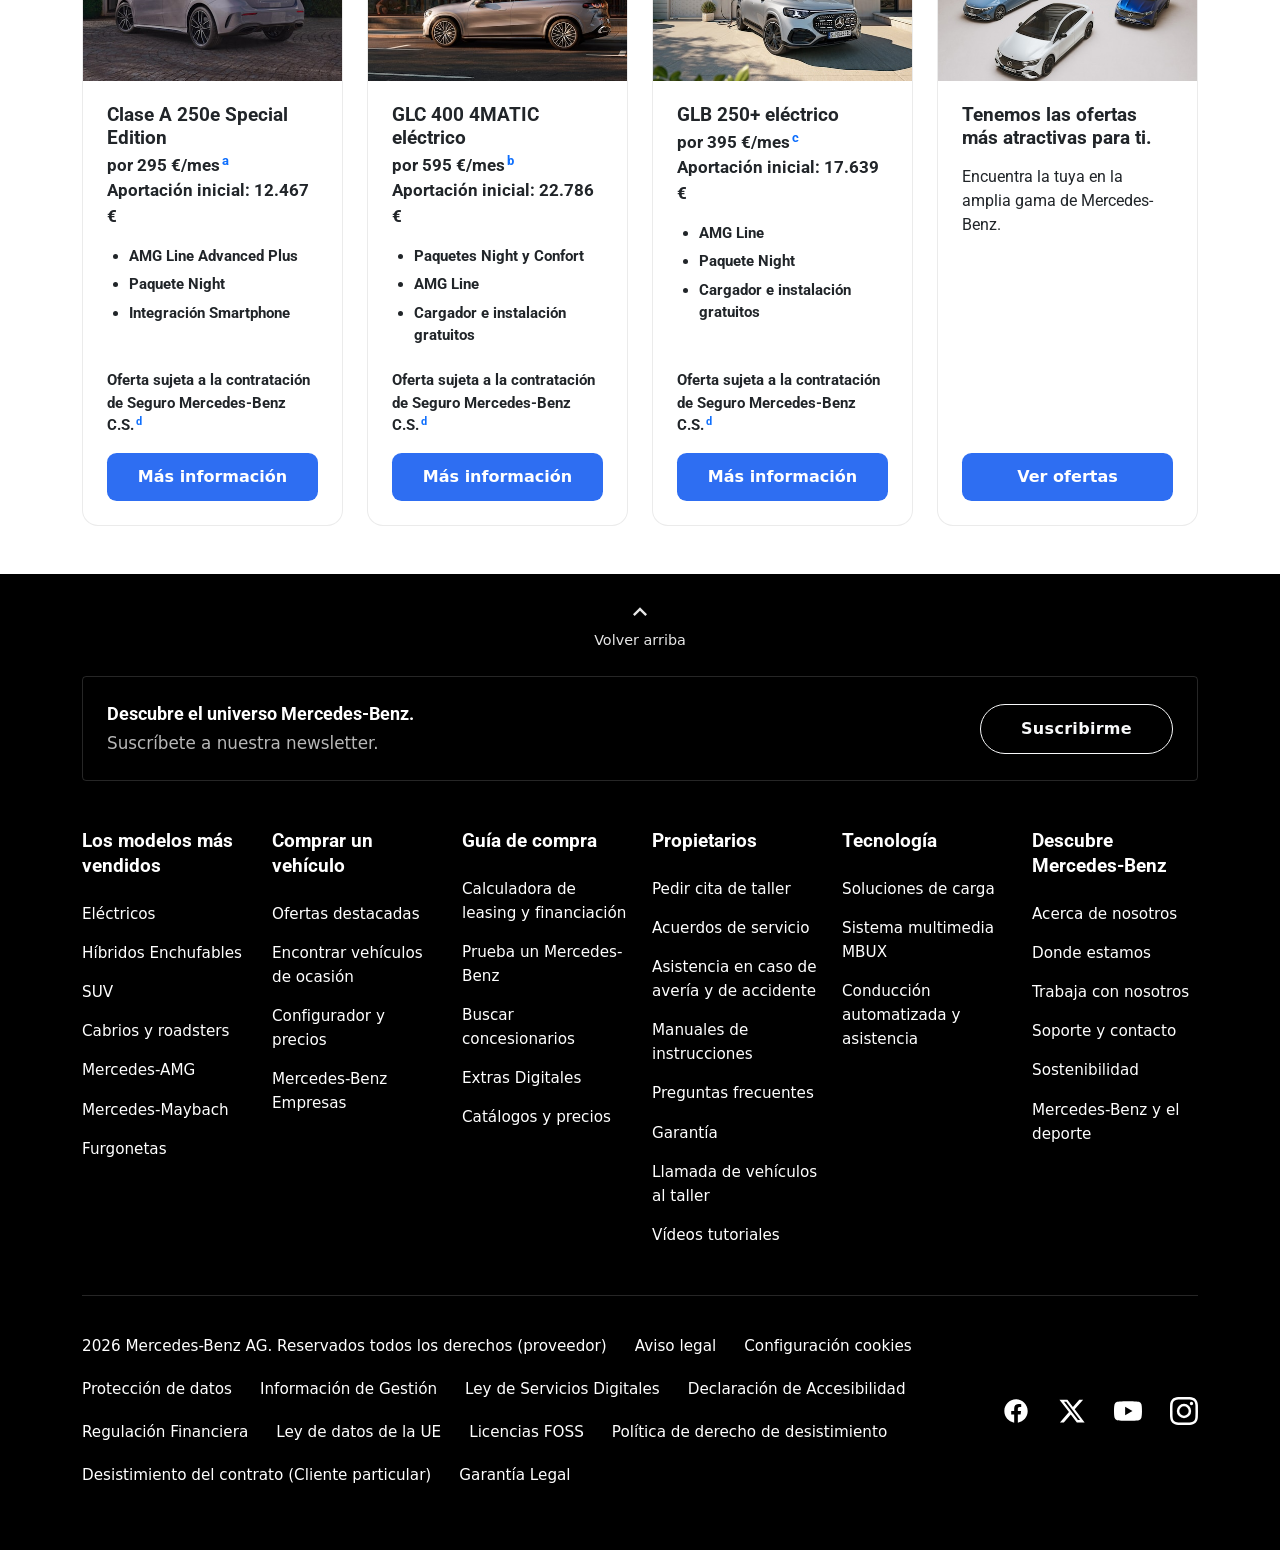
==== commit ac9854f6: "Seccion de Nuestras ofertas Destacadas terminada y funcional" ====
--- a/index.html
+++ b/index.html
@@ -1,4 +1,4 @@
-<!DOCTYPE html>
+﻿<!DOCTYPE html>
 <html lang="es">
 
 <head>
@@ -399,6 +399,91 @@
         </div>
     </section>
 
+    <!-- NUESTRAS OFERTAS DESTACADAS -->
+    <section class="container-xl py-5">
+        <!-- Título principal -->
+        <h2 class="title-recomendaciones fw-normal mb-3">Nuestras ofertas destacadas.</h2>
+
+        <div class="row row-cols-1 row-cols-md-2 row-cols-lg-4 g-4">
+
+            <!-- Oferta 1: Clase A 250e -->
+            <div class="col">
+                <div class="card-oferta h-100 d-flex flex-column rounded-4">
+                    <img src="images/ClaseA250eSpecialEdition.jpg" alt="Clase A 250e Special Edition"
+                        class="card-oferta-img w-100">
+                    <div class="card-oferta-body d-flex flex-column flex-grow-1">
+                        <h3 class="card-oferta-titulo mb-1">Clase A 250e Special Edition</h3>
+                        <p class="card-oferta-precio mb-0">por 295 €/mes<sup class="oferta-ref">a</sup></p>
+                        <p class="card-oferta-precio mb-3">Aportación inicial: 12.467 €</p>
+                        <ul class="oferta-lista mb-0">
+                            <li>AMG Line Advanced Plus</li>
+                            <li>Paquete Night</li>
+                            <li>Integración Smartphone</li>
+                        </ul>
+                        <p class="oferta-nota mt-auto pt-3 mb-3">Oferta sujeta a la contratación de Seguro
+                            Mercedes-Benz C.S.<sup class="oferta-ref">d</sup></p>
+                        <a href="#" class="btn btn-oferta">Más información</a>
+                    </div>
+                </div>
+            </div>
+
+            <!-- Oferta 2: GLC 400 4MATIC -->
+            <div class="col">
+                <div class="card-oferta h-100 d-flex flex-column rounded-4">
+                    <img src="images/GLC4004MATICelectrico.jpg" alt="GLC 400 4MATIC eléctrico"
+                        class="card-oferta-img w-100">
+                    <div class="card-oferta-body d-flex flex-column flex-grow-1">
+                        <h3 class="card-oferta-titulo mb-1">GLC 400 4MATIC eléctrico</h3>
+                        <p class="card-oferta-precio mb-0">por 595 €/mes<sup class="oferta-ref">b</sup></p>
+                        <p class="card-oferta-precio mb-3">Aportación inicial: 22.786 €</p>
+                        <ul class="oferta-lista mb-0">
+                            <li>Paquetes Night y Confort</li>
+                            <li>AMG Line</li>
+                            <li>Cargador e instalación gratuitos</li>
+                        </ul>
+                        <p class="oferta-nota mt-auto pt-3 mb-3">Oferta sujeta a la contratación de Seguro
+                            Mercedes-Benz C.S.<sup class="oferta-ref">d</sup></p>
+                        <a href="#" class="btn btn-oferta">Más información</a>
+                    </div>
+                </div>
+            </div>
+
+            <!-- Oferta 3: GLB 250+ -->
+            <div class="col">
+                <div class="card-oferta h-100 d-flex flex-column rounded-4">
+                    <img src="images/GLB250+electrico.jpg" alt="GLB 250+ eléctrico" class="card-oferta-img w-100">
+                    <div class="card-oferta-body d-flex flex-column flex-grow-1">
+                        <h3 class="card-oferta-titulo mb-1">GLB 250+ eléctrico</h3>
+                        <p class="card-oferta-precio mb-0">por 395 €/mes<sup class="oferta-ref">c</sup></p>
+                        <p class="card-oferta-precio mb-3">Aportación inicial: 17.639 €</p>
+                        <ul class="oferta-lista mb-0">
+                            <li>AMG Line</li>
+                            <li>Paquete Night</li>
+                            <li>Cargador e instalación gratuitos</li>
+                        </ul>
+                        <p class="oferta-nota mt-auto pt-3 mb-3">Oferta sujeta a la contratación de Seguro
+                            Mercedes-Benz C.S.<sup class="oferta-ref">d</sup></p>
+                        <a href="#" class="btn btn-oferta">Más información</a>
+                    </div>
+                </div>
+            </div>
+
+            <!-- Oferta 4: Ver ofertas -->
+            <div class="col">
+                <div class="card-oferta card-oferta-alt h-100 d-flex flex-column rounded-4">
+                    <img src="images/Tenemoslasofertasmasatractivasparati.jpg" alt="Gama de modelos Mercedes-Benz"
+                        class="card-oferta-img w-100">
+                    <div class="card-oferta-body d-flex flex-column flex-grow-1">
+                        <h3 class="card-oferta-titulo mb-3">Tenemos las ofertas más atractivas para ti.</h3>
+                        <p class="card-oferta-parrafo mb-0">Encuentra la tuya en la amplia gama de Mercedes-Benz.</p>
+                        <a href="#" class="btn btn-oferta mt-auto">Ver ofertas</a>
+                    </div>
+                </div>
+            </div>
+
+        </div>
+    </section>
+
     <!-- FOOTER -->
     <footer class="footer bg-black text-white">
 
--- a/css/custom-css.css
+++ b/css/custom-css.css
@@ -453,7 +453,7 @@
 /* Título en ordenador: imponente y grande como en Mercedes */
 @media (min-width: 992px) {
   .title-recomendaciones {
-    font-size: 3.5rem;
+    font-size: 3rem;
     letter-spacing: 1px;
   }
 }
@@ -714,4 +714,96 @@
     width: auto;
     max-width: calc(100% - 12rem);
   }
-}+}
+/* =========================================================
+   8. NUESTRAS OFERTAS DESTACADAS
+   ========================================================= */
+
+/* Tarjeta: borde y esquinas suaves, rellena toda la columna */
+.card-oferta {
+  background-color: #fff;
+  border: 1px solid rgba(0, 0, 0, 0.08);
+  overflow: hidden;
+}
+
+/* Cuarta tarjeta: sin imagen, mismo blanco que el resto */
+.card-oferta-alt {
+  background-color: #fff;
+}
+
+/* Imagen: ocupa el ancho y cubre recortando si la foto es m?s alta */
+.card-oferta-img {
+  display: block;
+  aspect-ratio: 16 / 10;
+  object-fit: cover;
+}
+
+/* Cuerpo: flexible para que la nota y el bot?n queden al fondo */
+.card-oferta-body {
+  padding: 1.4rem 1.5rem 1.5rem;
+}
+
+/* T?tulo: sans-serif en negrita (anula la serif global de h3) */
+.card-oferta-titulo {
+  font-family: Roboto, sans-serif;
+  font-weight: 700;
+  font-size: 1.2rem;
+  letter-spacing: 0;
+}
+
+/* Precio y aportaci?n inicial */
+.card-oferta-precio {
+  font-family: Roboto, sans-serif;
+  font-weight: 700;
+  font-size: 1.05rem;
+}
+
+/* Listas de equipamiento */
+.oferta-lista {
+  padding-left: 1.35rem;
+}
+
+.oferta-lista li {
+  font-family: Roboto, sans-serif;
+  font-weight: 700;
+  font-size: 0.95rem;
+  margin-bottom: 0.35rem;
+}
+
+/* Nota legal: se pega al bot?n con el margen autom?tico superior */
+.oferta-nota {
+  font-family: Roboto, sans-serif;
+  font-weight: 700;
+  font-size: 0.95rem;
+}
+
+/* P?rrafo de la cuarta tarjeta */
+.card-oferta-parrafo {
+  font-family: Roboto, sans-serif;
+  font-size: 1rem;
+}
+
+/* Referencia peque?a en azul (a, b, c, d) */
+.oferta-ref {
+  color: #0d6efd;
+  font-weight: 700;
+  margin-left: 0.15rem;
+}
+
+/* Bot?n de las tarjetas: ancho completo y azul */
+.card-oferta .btn-oferta {
+  display: block;
+  width: 100%;
+  border: none;
+  border-radius: 0.6rem;
+  background-color: #2e6ef2;
+  color: #fff;
+  font-weight: 700;
+  padding: 0.75rem 1rem;
+  transition: background-color 0.2s ease;
+}
+
+.card-oferta .btn-oferta:hover {
+  background-color: #1d5ae0;
+  color: #fff;
+}
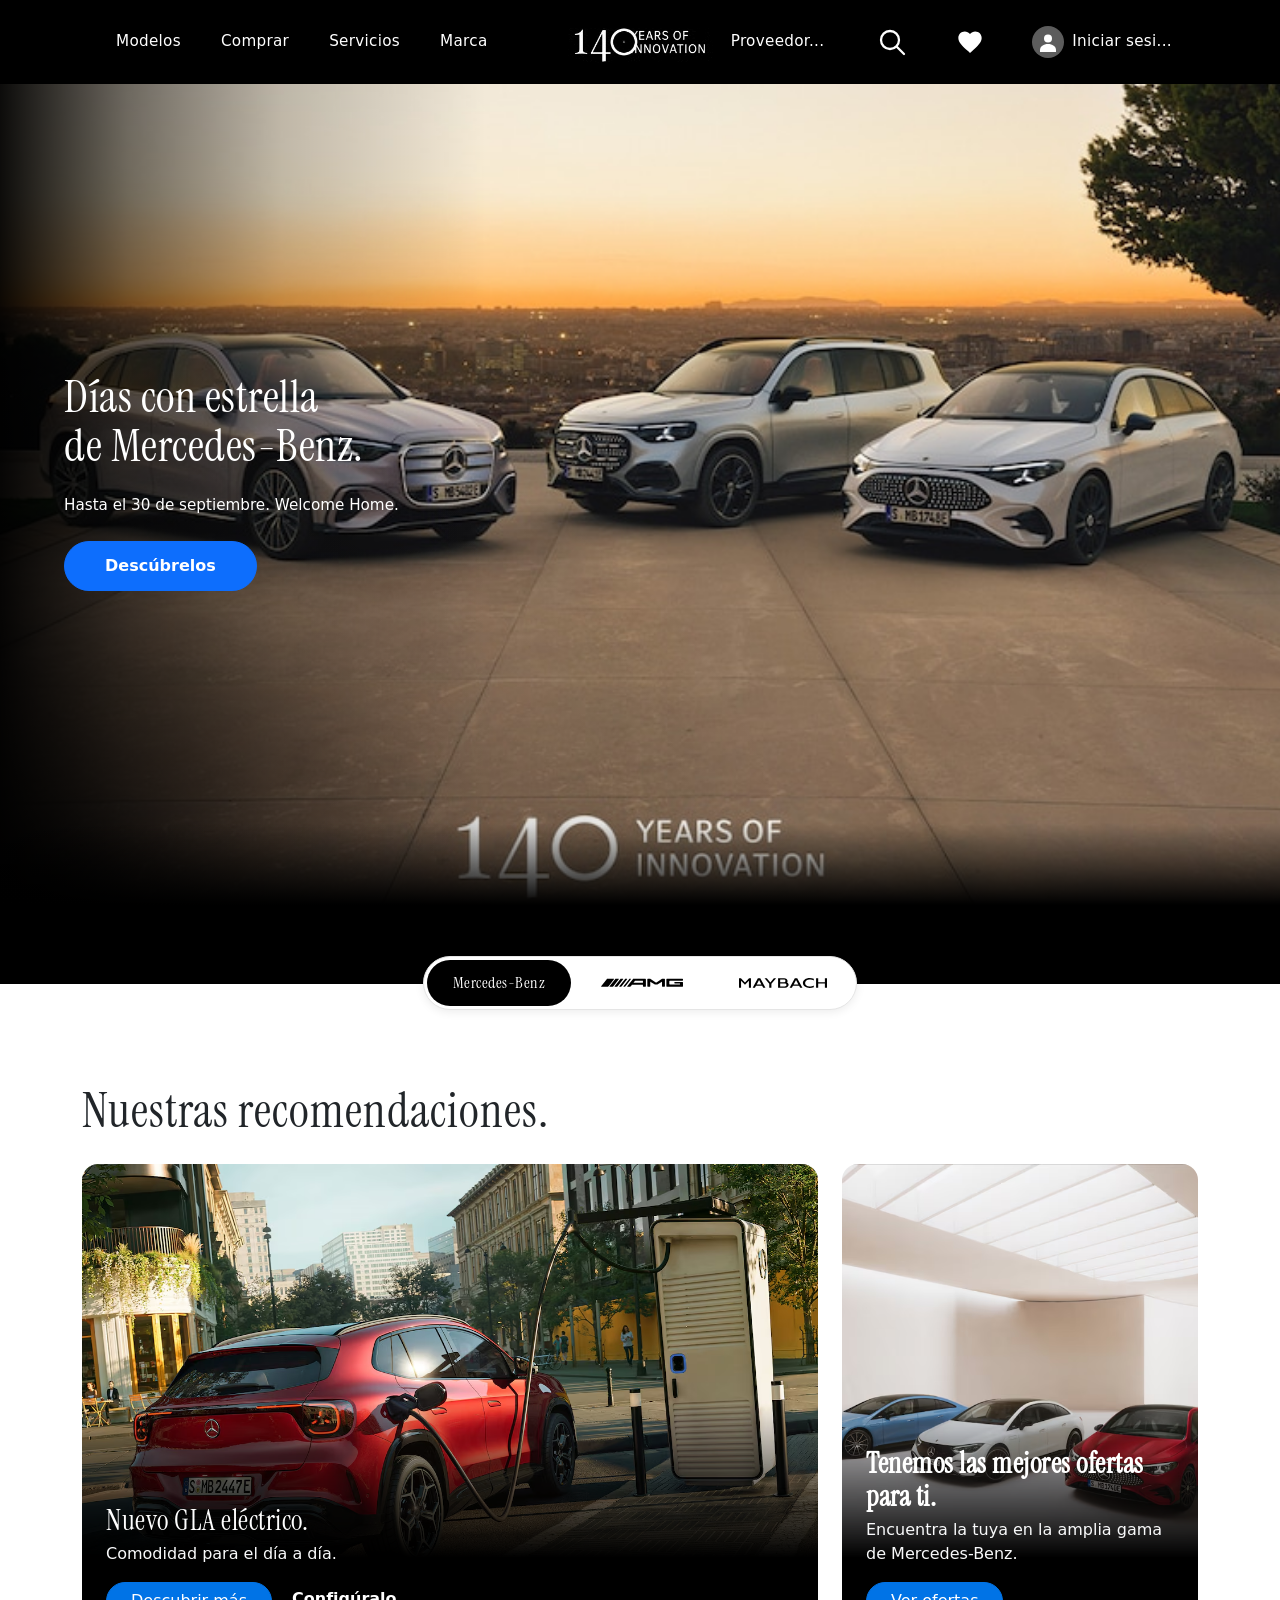
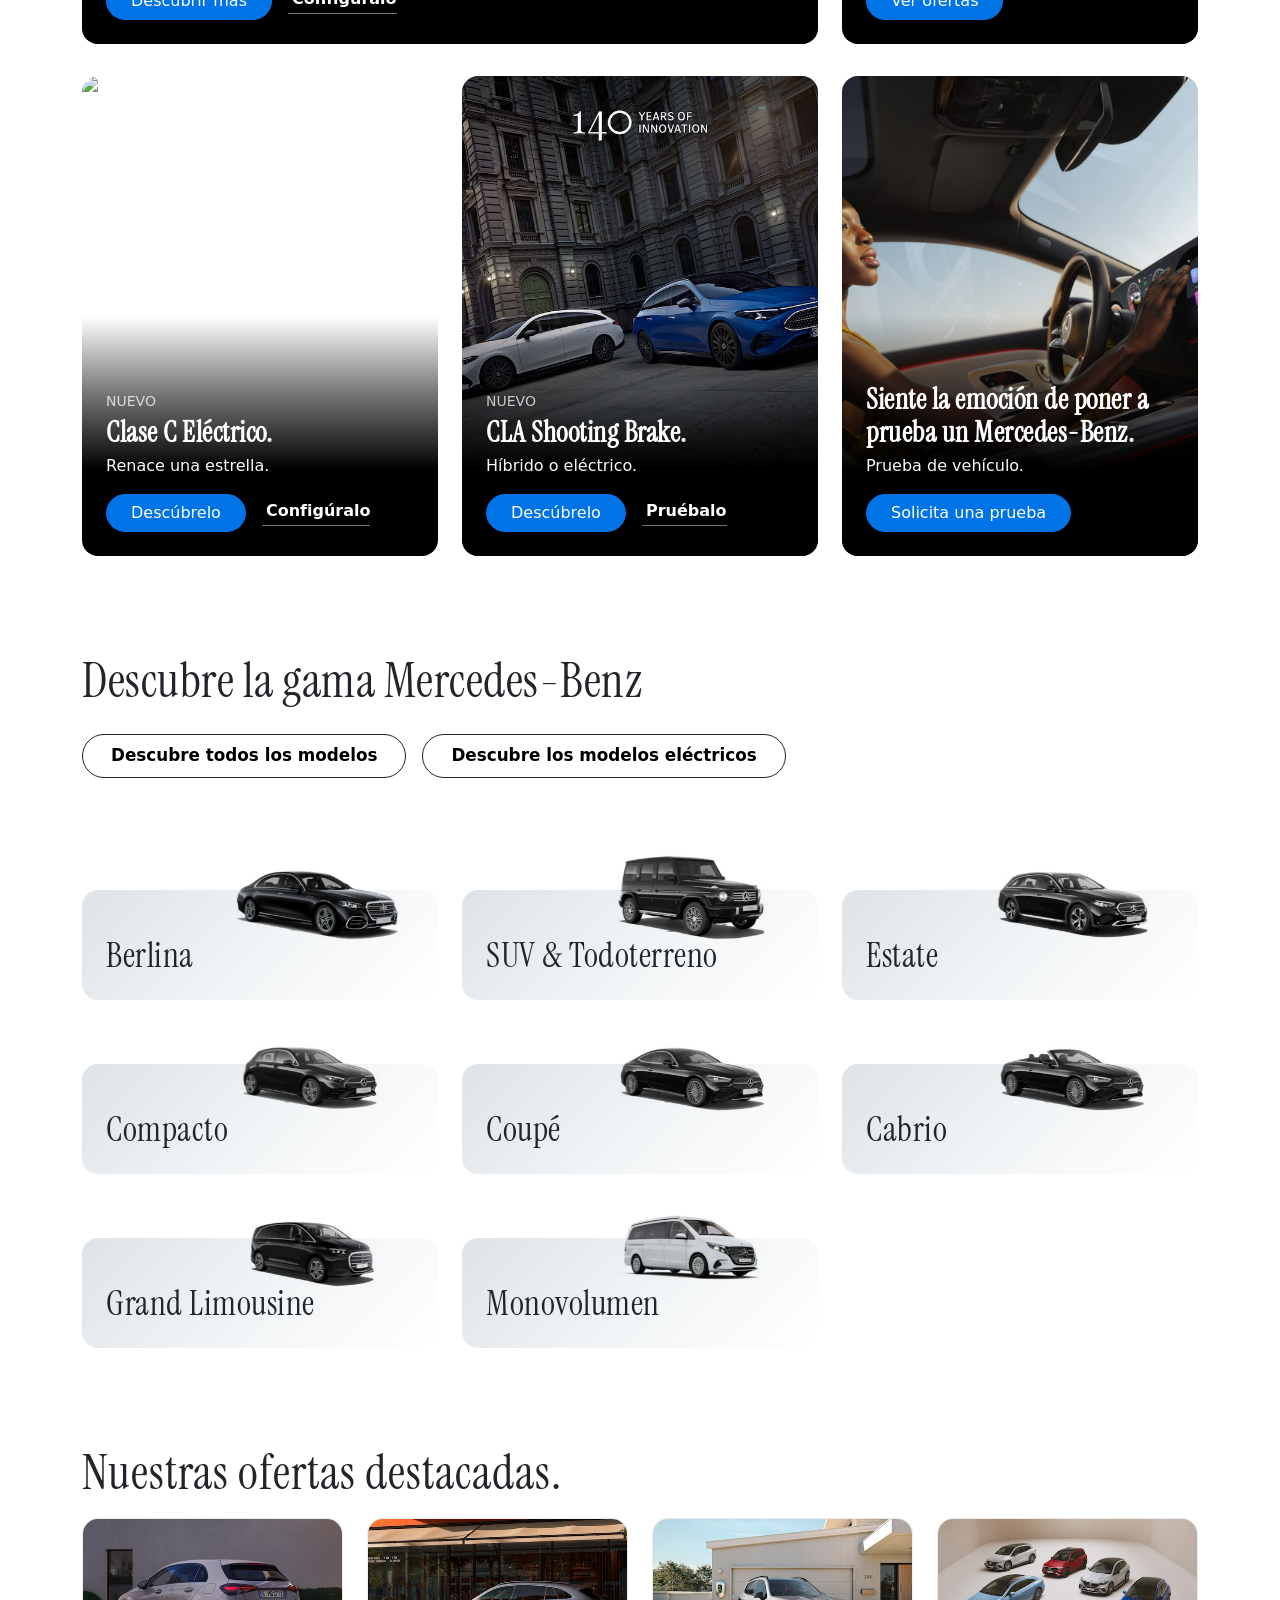
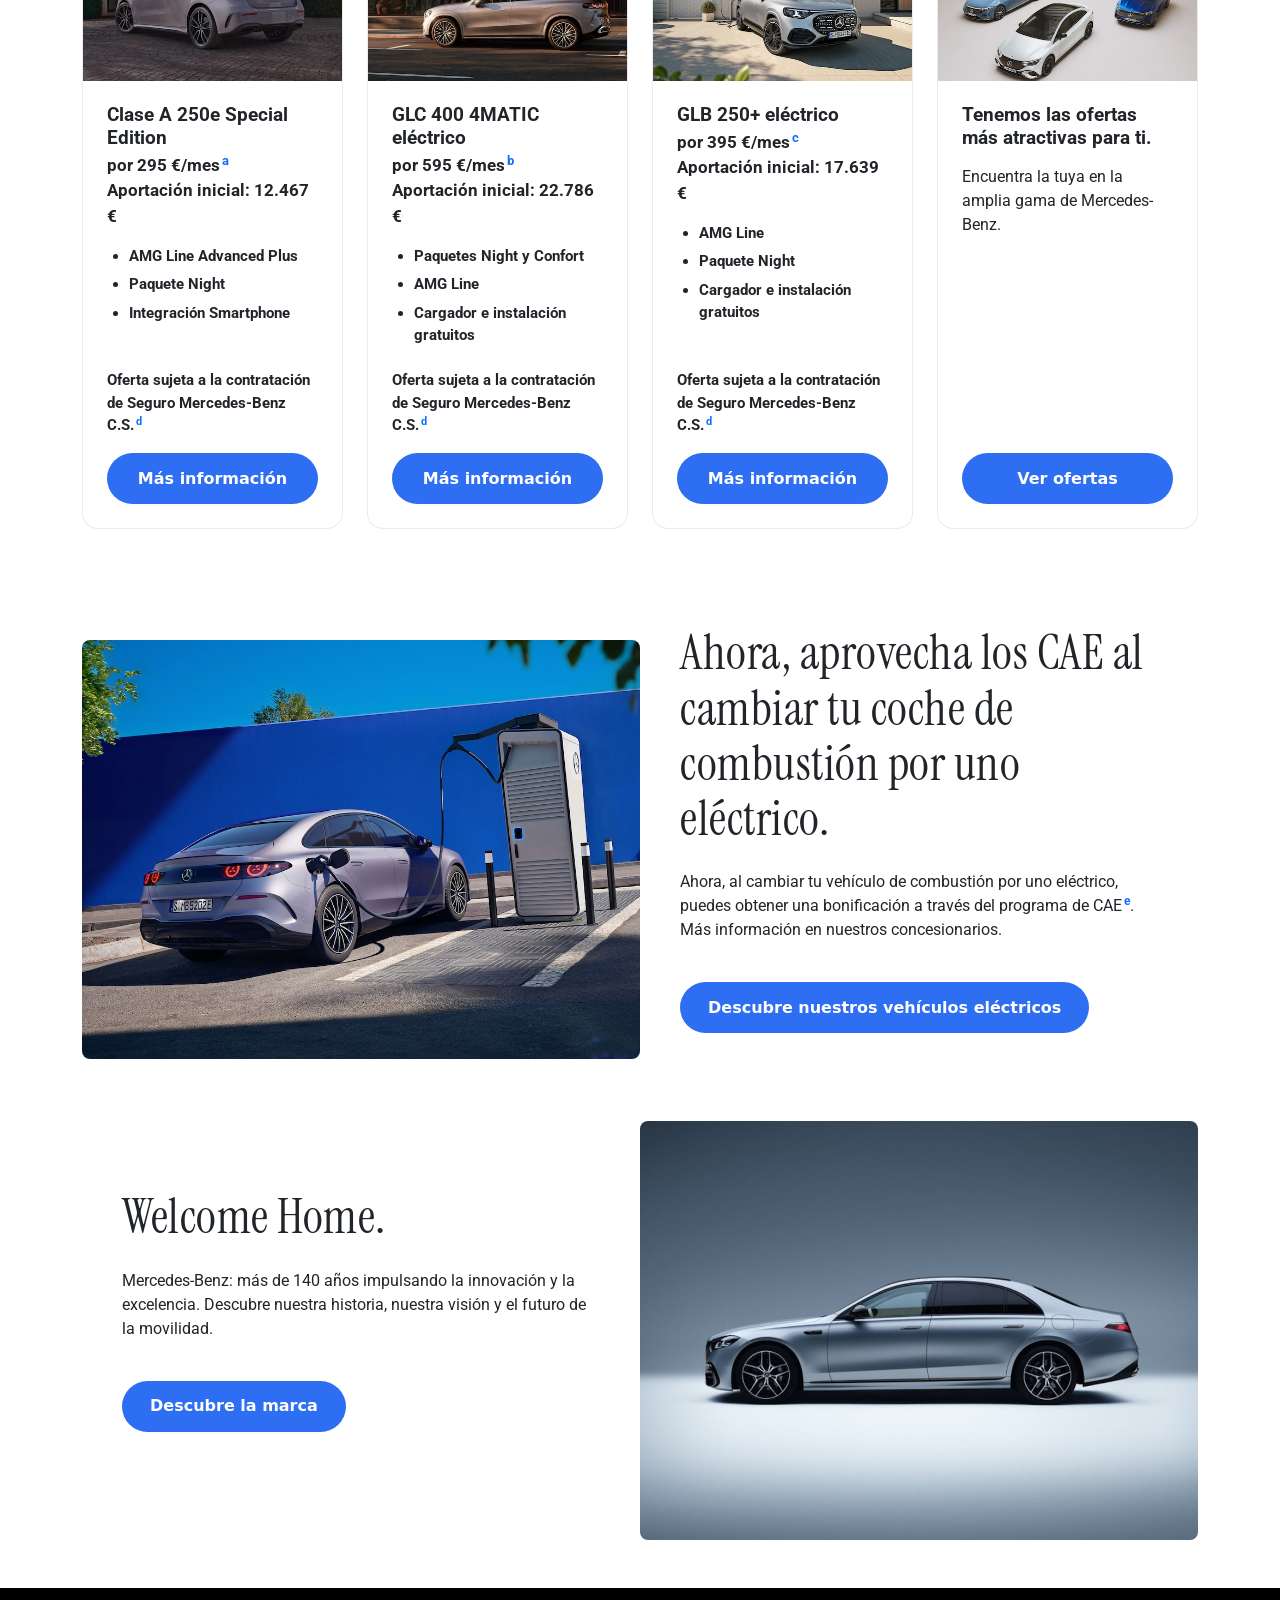
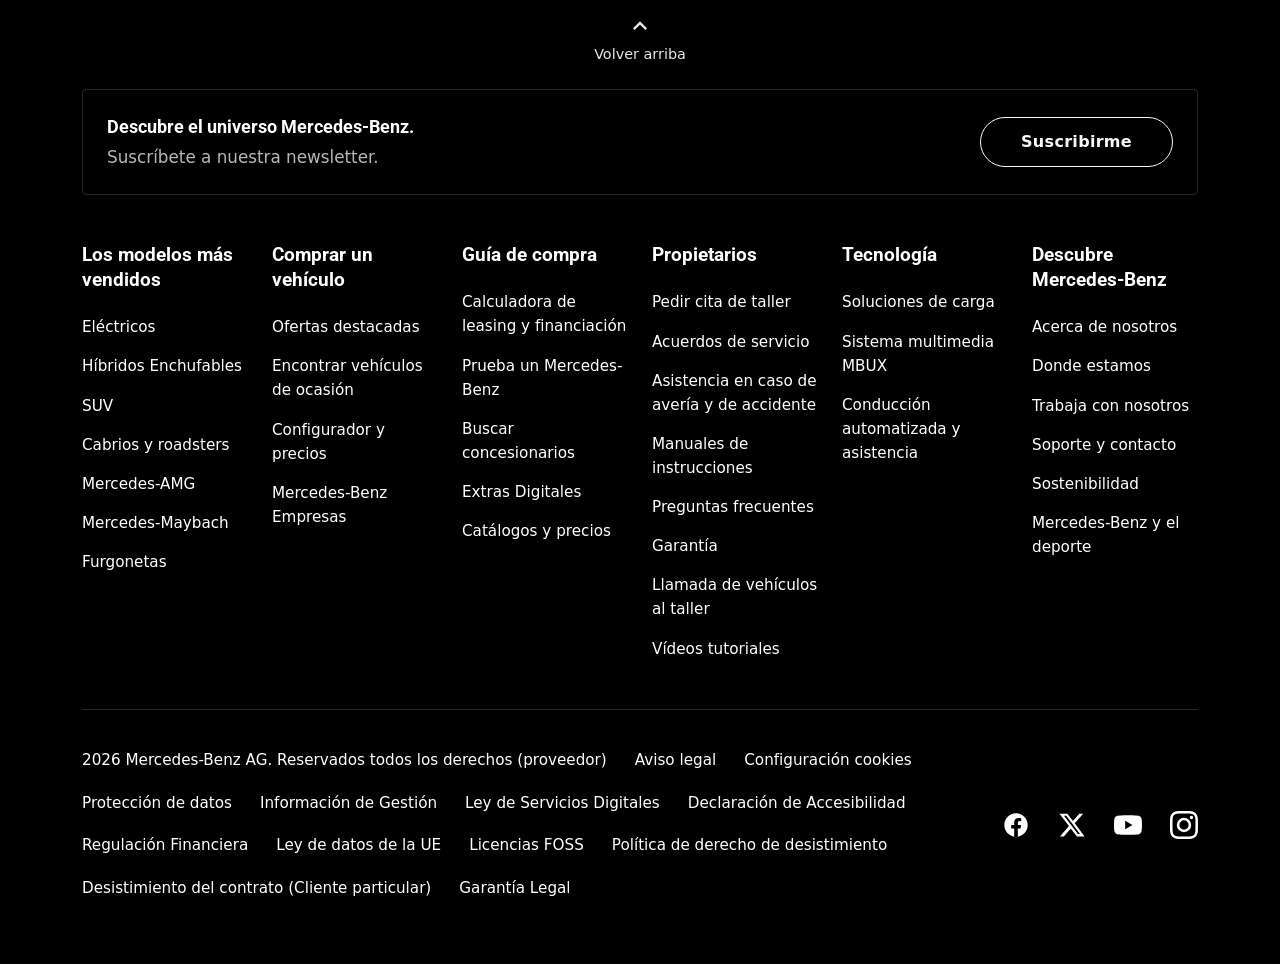
==== commit 6c4aaf05: "Seccion split terminada y funcional" ====
--- a/index.html
+++ b/index.html
@@ -422,7 +422,7 @@
                         </ul>
                         <p class="oferta-nota mt-auto pt-3 mb-3">Oferta sujeta a la contratación de Seguro
                             Mercedes-Benz C.S.<sup class="oferta-ref">d</sup></p>
-                        <a href="#" class="btn btn-oferta">Más información</a>
+                        <a href="#" class="btn btn-promo">Más información</a>
                     </div>
                 </div>
             </div>
@@ -443,7 +443,7 @@
                         </ul>
                         <p class="oferta-nota mt-auto pt-3 mb-3">Oferta sujeta a la contratación de Seguro
                             Mercedes-Benz C.S.<sup class="oferta-ref">d</sup></p>
-                        <a href="#" class="btn btn-oferta">Más información</a>
+                        <a href="#" class="btn btn-promo">Más información</a>
                     </div>
                 </div>
             </div>
@@ -463,7 +463,7 @@
                         </ul>
                         <p class="oferta-nota mt-auto pt-3 mb-3">Oferta sujeta a la contratación de Seguro
                             Mercedes-Benz C.S.<sup class="oferta-ref">d</sup></p>
-                        <a href="#" class="btn btn-oferta">Más información</a>
+                        <a href="#" class="btn btn-promo">Más información</a>
                     </div>
                 </div>
             </div>
@@ -476,12 +476,42 @@
                     <div class="card-oferta-body d-flex flex-column flex-grow-1">
                         <h3 class="card-oferta-titulo mb-3">Tenemos las ofertas más atractivas para ti.</h3>
                         <p class="card-oferta-parrafo mb-0">Encuentra la tuya en la amplia gama de Mercedes-Benz.</p>
-                        <a href="#" class="btn btn-oferta mt-auto">Ver ofertas</a>
-                    </div>
-                </div>
-            </div>
-
-        </div>
+                        <a href="#" class="btn btn-promo mt-auto">Ver ofertas</a>
+                    </div>
+                </div>
+            </div>
+
+        </div>
+    </section>
+
+    <!-- BANNERS PROMOCIONALES -->
+    <section class="container-xl py-5">
+
+        <!-- Banner CAE: imagen izquierda, texto derecha -->
+        <div class="banner-promo d-flex flex-column flex-lg-row align-items-lg-center mb-5">
+            <img src="images/aprovechalosCAE.jpg" alt="Clase C eléctrico cargando en un punto de carga"
+                class="promo-img">
+            <div class="promo-texto">
+                <h3 class="promo-titulo">Ahora, aprovecha los CAE al cambiar tu coche de combustión por uno
+                    eléctrico.</h3>
+                <p class="promo-parrafo">Ahora, al cambiar tu vehículo de combustión por uno eléctrico, puedes
+                    obtener una bonificación a través del programa de CAE<sup class="oferta-ref">e</sup>. Más
+                    información en nuestros concesionarios.</p>
+                <a href="#" class="btn btn-promo">Descubre nuestros vehículos eléctricos</a>
+            </div>
+        </div>
+
+        <!-- Banner Welcome Home: texto izquierda, imagen derecha -->
+        <div class="banner-promo d-flex flex-column flex-lg-row flex-lg-row-reverse align-items-lg-center">
+            <img src="images/welcomehome.jpg" alt="Mercedes-Benz de perfil en estudio" class="promo-img">
+            <div class="promo-texto">
+                <h3 class="promo-titulo">Welcome Home.</h3>
+                <p class="promo-parrafo">Mercedes-Benz: más de 140 años impulsando la innovación y la excelencia.
+                    Descubre nuestra historia, nuestra visión y el futuro de la movilidad.</p>
+                <a href="#" class="btn btn-promo">Descubre la marca</a>
+            </div>
+        </div>
+
     </section>
 
     <!-- FOOTER -->
--- a/css/custom-css.css
+++ b/css/custom-css.css
@@ -807,3 +807,63 @@
   background-color: #1d5ae0;
   color: #fff;
 }
+
+/* =========================================================
+   9. BANNERS PROMOCIONALES (CAE / Welcome Home)
+   ========================================================= */
+
+/* En escritorio: imagen y texto cada uno a la mitad, centrados;
+   en m?vil: apilados */
+.banner-promo .promo-img {
+  width: 100%;
+}
+
+@media (min-width: 992px) {
+  .banner-promo .promo-img {
+    width: 50%;
+    height: auto;
+    border-radius: 0.5rem;
+  }
+}
+
+/* El texto respeta el hueco que sobra */
+.promo-texto {
+  padding: 1.5rem 1.5rem 0;
+}
+
+@media (min-width: 992px) {
+  .promo-texto {
+    flex: 1 1 50%;
+    padding: 0 2.5rem 2.5rem;
+  }
+}
+
+/* T?tulo grande serif y p?rrafo normal */
+.promo-titulo {
+  font-size: clamp(2rem, 4vw, 3rem);
+  font-weight: 200;
+  line-height: 1.15;
+  margin-bottom: 1.5rem;
+}
+
+.promo-parrafo {
+  font-family: Roboto, sans-serif;
+  margin-bottom: 2.5rem;
+}
+
+/* Bot?n azul en p?ldora, igual que el resto de la web */
+.btn-promo {
+  display: inline-block;
+  background-color: #2e6ef2;
+  color: #fff;
+  font-weight: 700;
+  border: none;
+  border-radius: 999px;
+  padding: 0.85rem 1.75rem;
+  transition: background-color 0.2s ease;
+}
+
+.btn-promo:hover {
+  background-color: #1d5ae0;
+  color: #fff;
+}
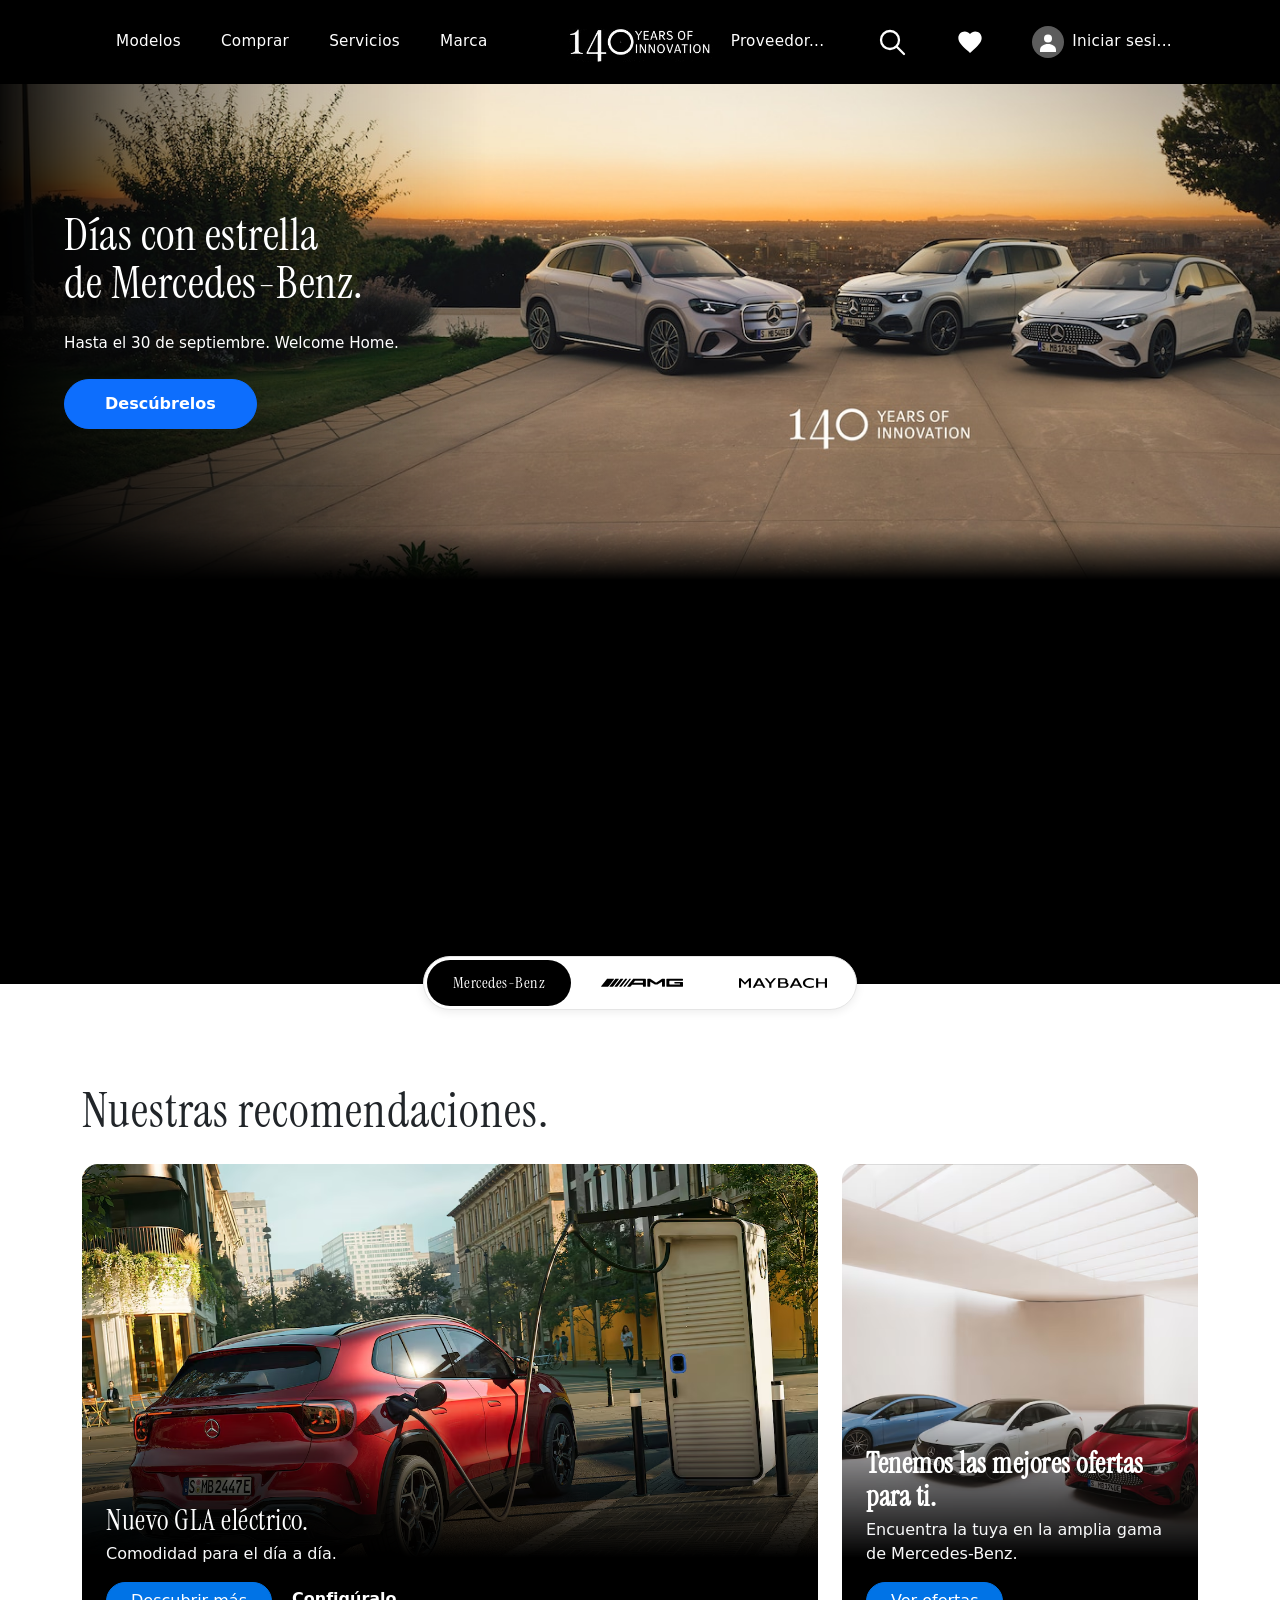
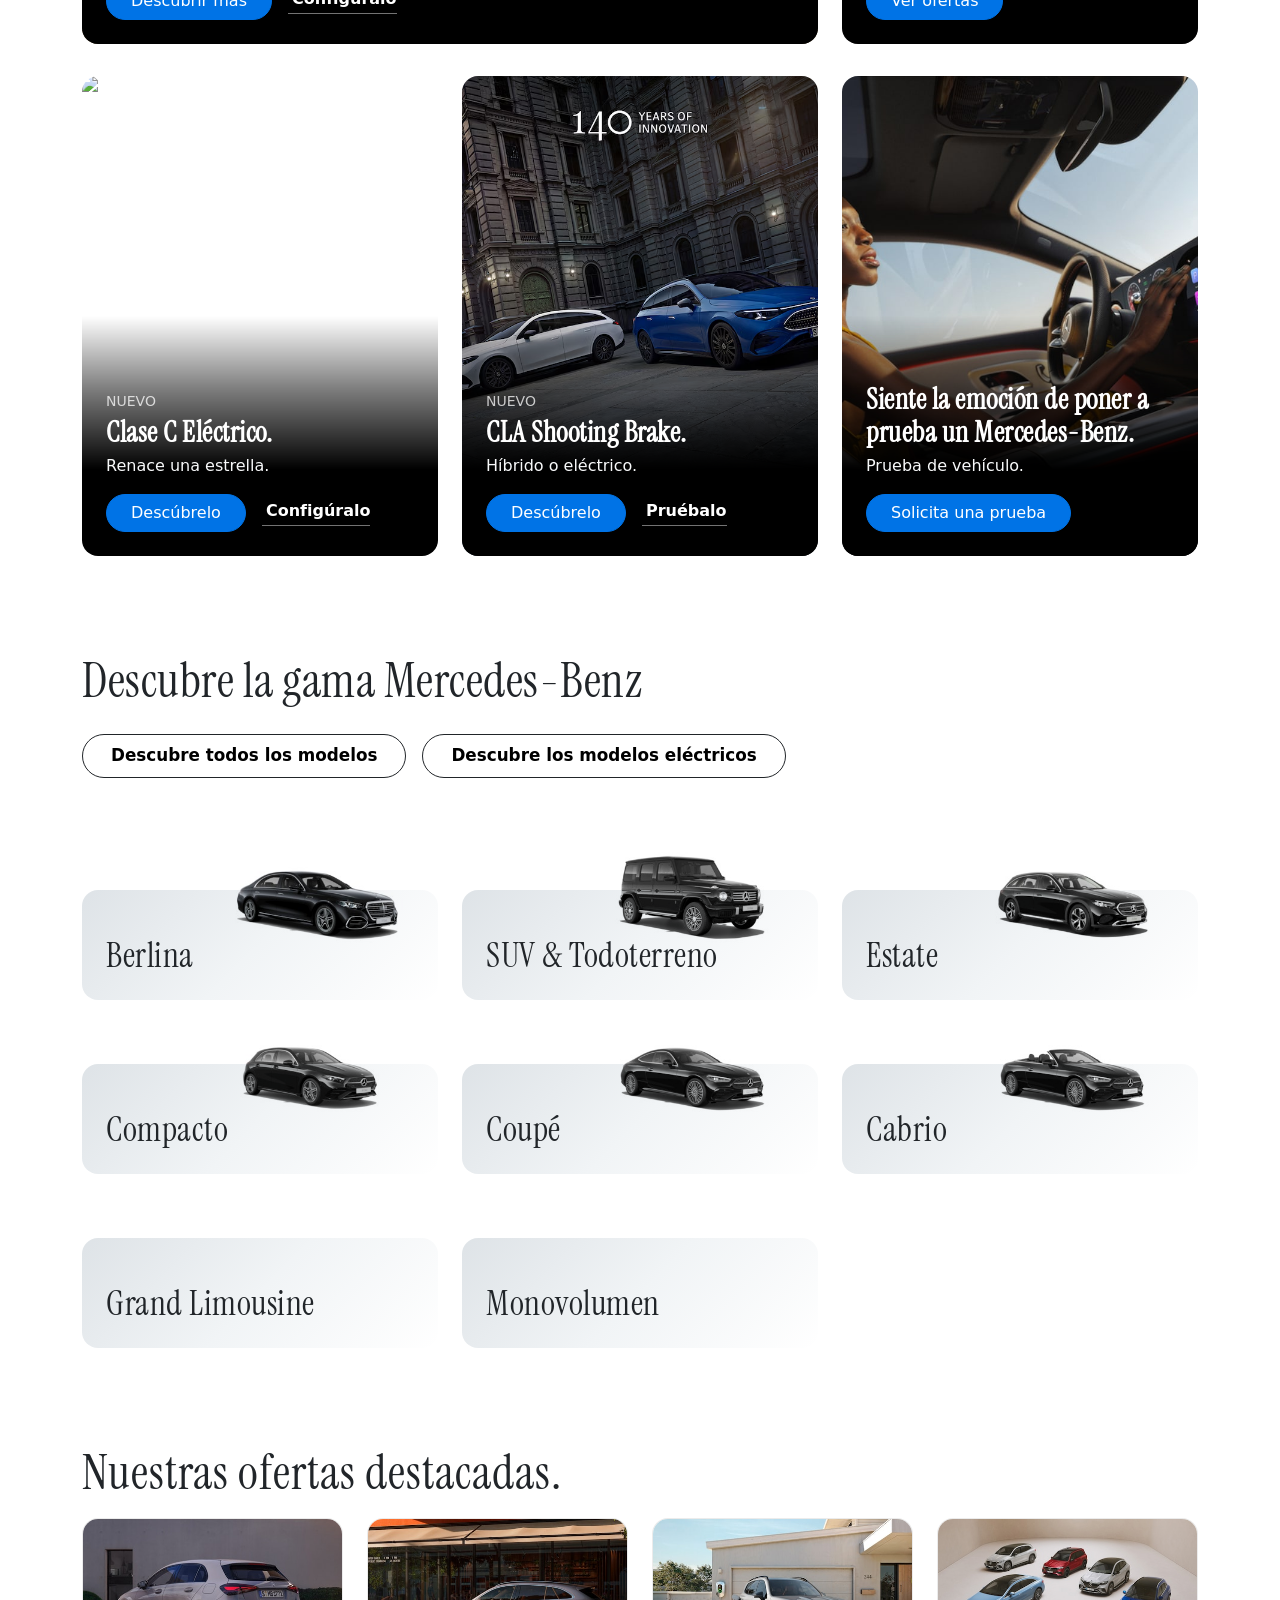
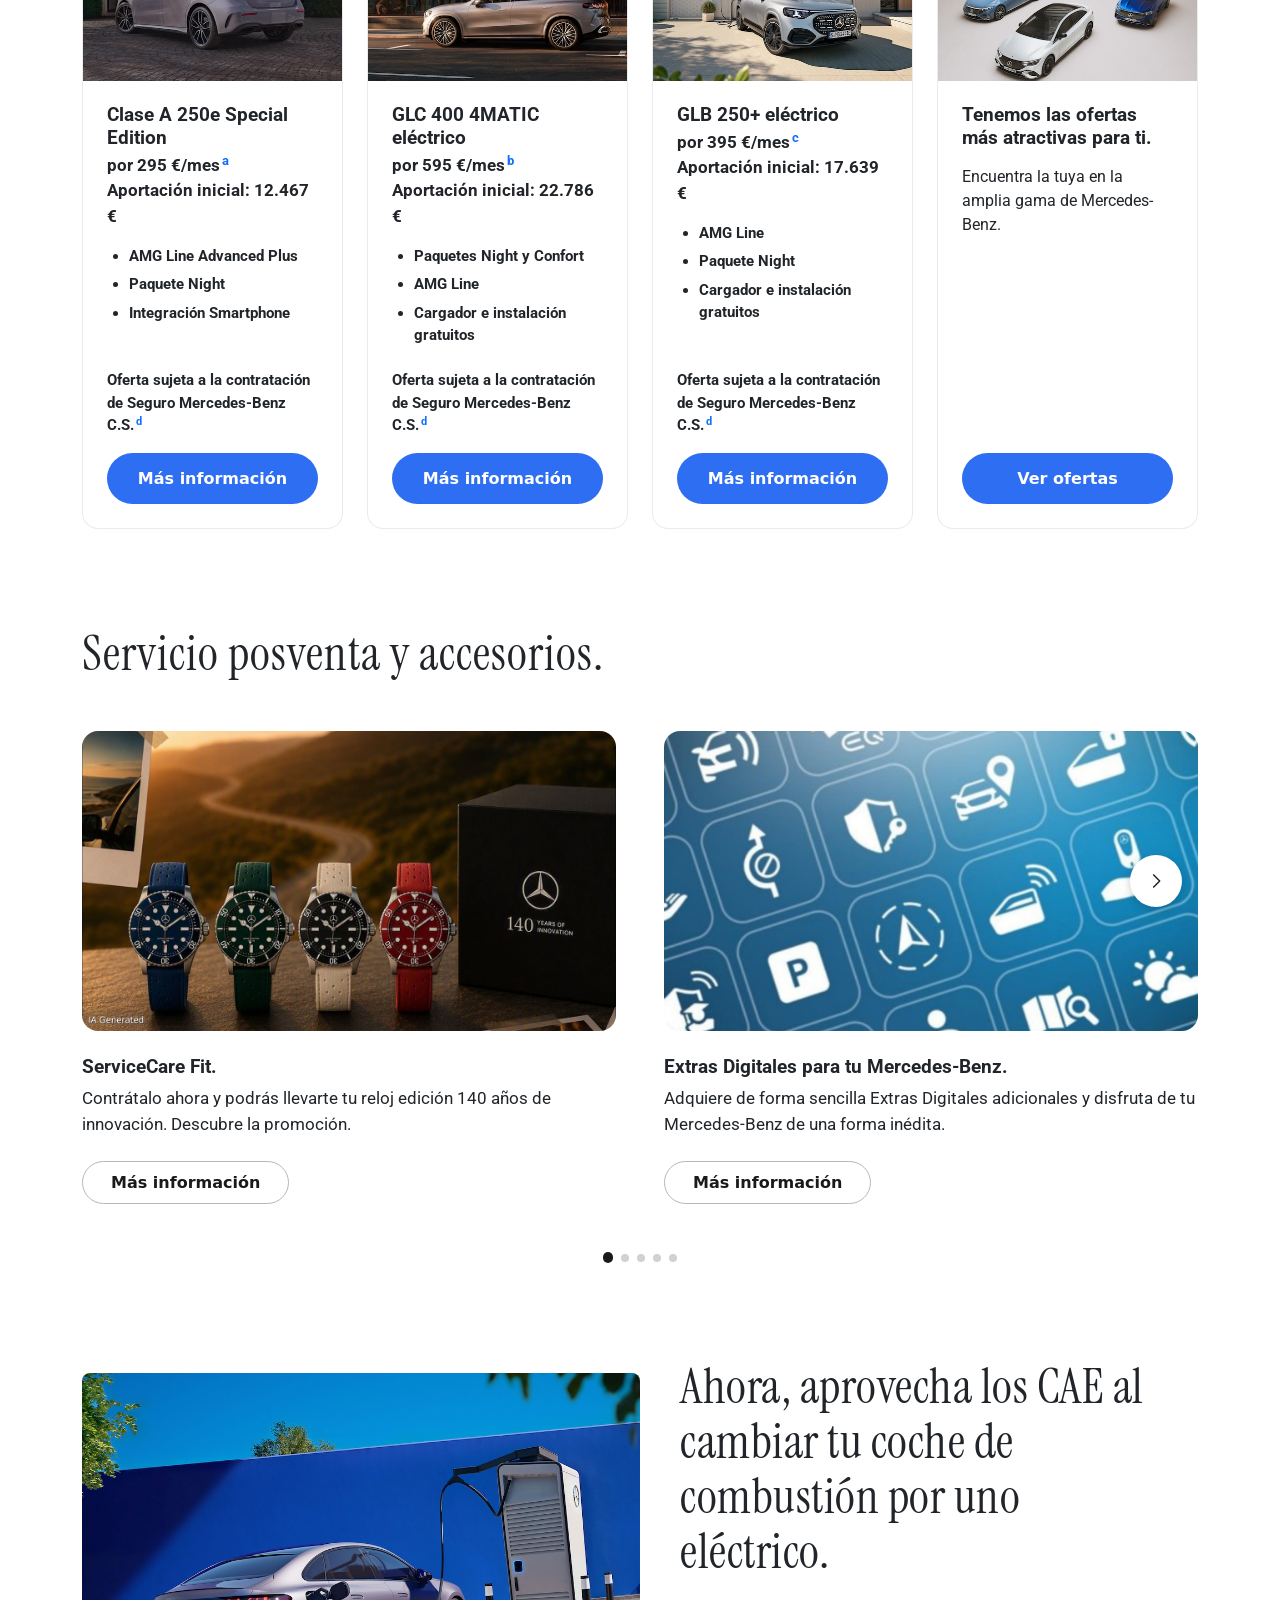
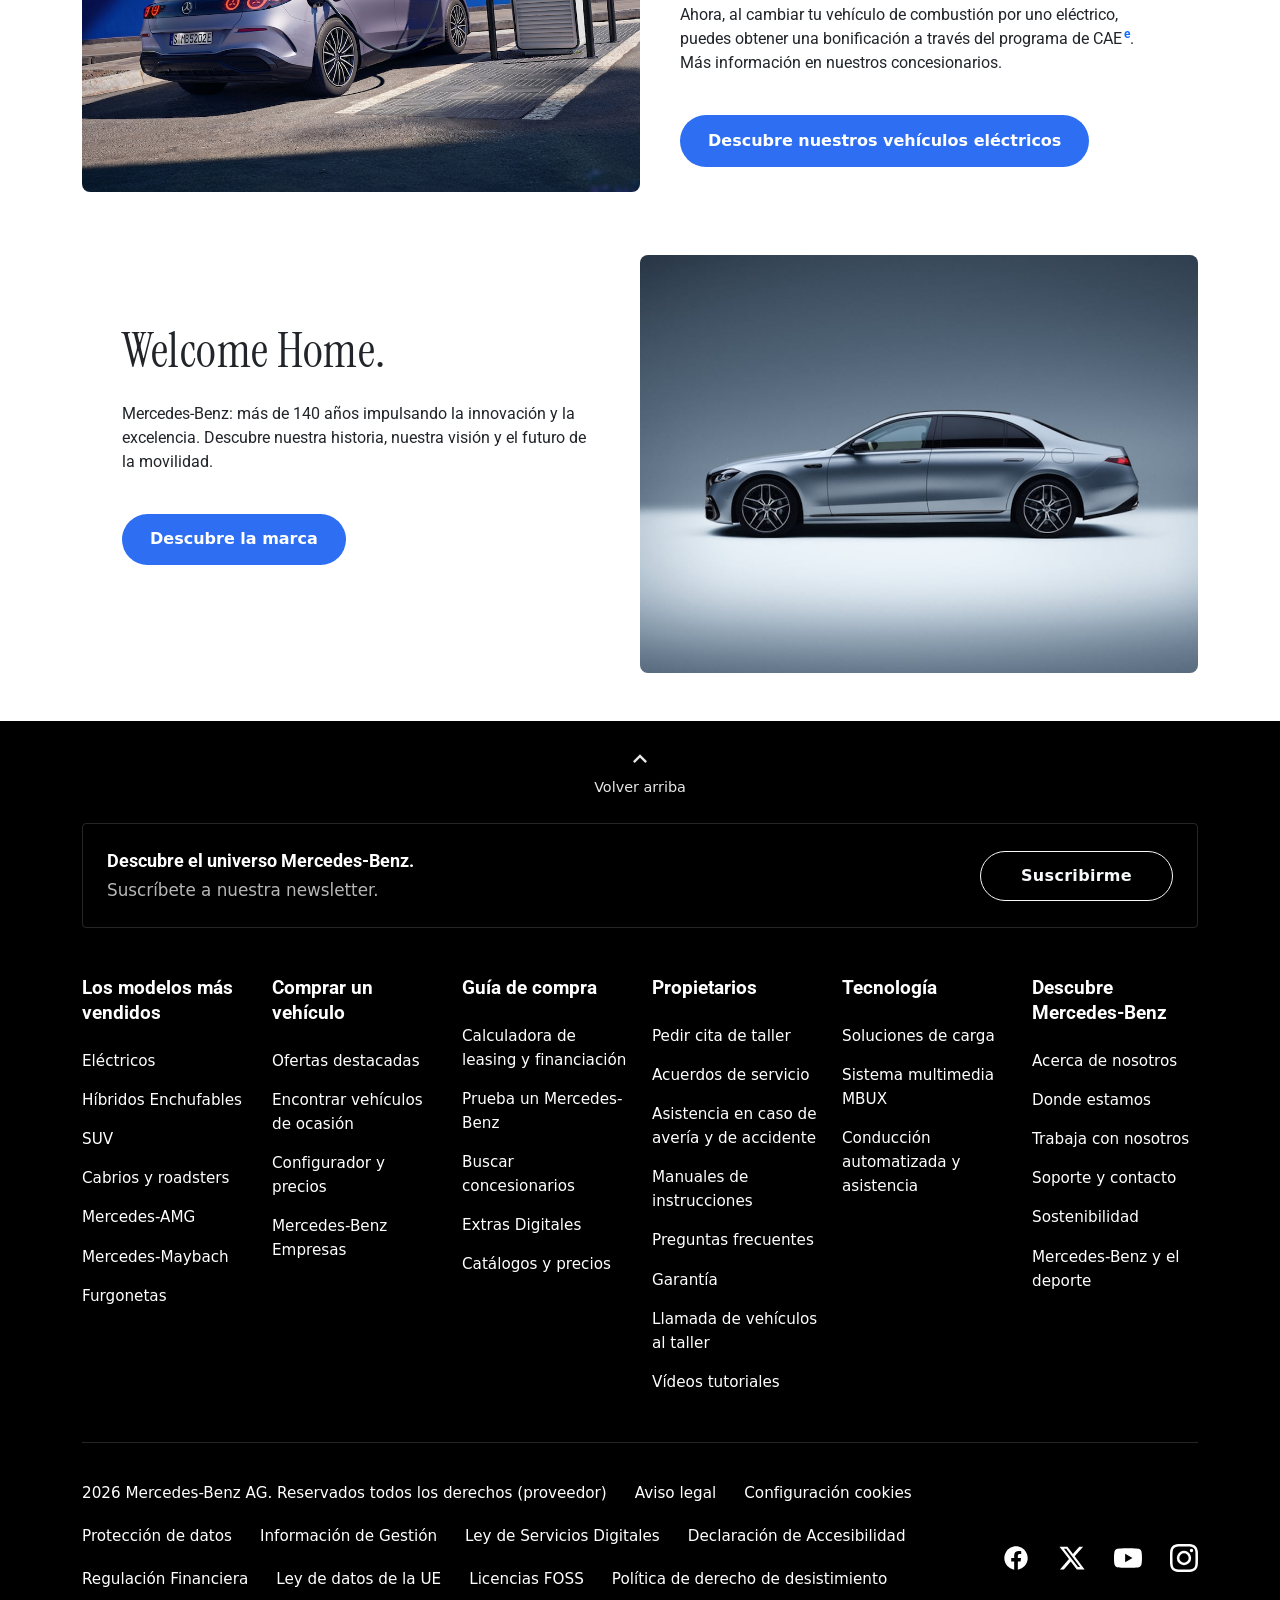
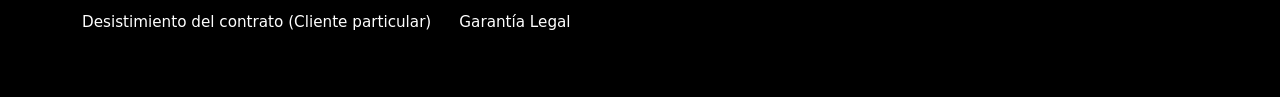
==== commit e005545e: "feat: Sección de "Servicio posventa y accesorios" estática completada." ====
--- a/index.html
+++ b/index.html
@@ -484,6 +484,57 @@
         </div>
     </section>
 
+    <!-- SERVICIO POSVENTA Y ACCESORIOS -->
+    <section class="container-xl py-5">
+        <!-- Título principal -->
+        <h2 class="title-recomendaciones fw-normal mb-5">Servicio posventa y accesorios.</h2>
+
+        <div class="row g-5">
+
+            <!-- Tarjeta 1: ServiceCare Fit -->
+            <div class="col-12 col-lg-6">
+                <div class="ratio ratio-16x9 rounded-4 overflow-hidden">
+                    <img src="images/ServiceCare.jpg" alt="ServiceCare Fit" class="w-100 h-100 object-fit-cover">
+                </div>
+                <h3 class="card-servicio-titulo mt-4 mb-2">ServiceCare Fit.</h3>
+                <p class="card-servicio-parrafo mb-4">Contrátalo ahora y podrás llevarte tu reloj edición 140
+                    años de innovación. Descubre la promoción.</p>
+                <a href="#" class="btn btn-mas-info">Más información</a>
+            </div>
+
+            <!-- Tarjeta 2: Extras Digitales (con flecha decorativa) -->
+            <div class="col-12 col-lg-6">
+                <div class="servicio-media position-relative rounded-4 overflow-hidden">
+                    <div class="ratio ratio-16x9">
+                        <img src="images/ExtrasDigitales.jpg" alt="Extras Digitales para tu Mercedes-Benz"
+                            class="w-100 h-100 object-fit-cover">
+                    </div>
+                    <button type="button" class="servicio-flecha position-absolute top-50 translate-middle-y btn p-0"
+                        aria-label="Siguiente">
+                        <svg xmlns="http://www.w3.org/2000/svg" viewBox="0 0 24 24" width="22" height="22" fill="none"
+                            stroke="currentColor" stroke-width="1.5" aria-hidden="true">
+                            <path d="m9 5 7 7-7 7"></path>
+                        </svg>
+                    </button>
+                </div>
+                <h3 class="card-servicio-titulo mt-4 mb-2">Extras Digitales para tu Mercedes-Benz.</h3>
+                <p class="card-servicio-parrafo mb-4">Adquiere de forma sencilla Extras Digitales adicionales y
+                    disfruta de tu Mercedes-Benz de una forma inédita.</p>
+                <a href="#" class="btn btn-mas-info">Más información</a>
+            </div>
+
+        </div>
+
+        <!-- Puntos del carrousel (decorativos, sin funcionalidad) -->
+        <div class="d-flex justify-content-center align-items-center gap-2 mt-5" aria-hidden="true">
+            <span class="servicio-punto servicio-punto-activo"></span>
+            <span class="servicio-punto"></span>
+            <span class="servicio-punto"></span>
+            <span class="servicio-punto"></span>
+            <span class="servicio-punto"></span>
+        </div>
+    </section>
+
     <!-- BANNERS PROMOCIONALES -->
     <section class="container-xl py-5">
 
--- a/css/custom-css.css
+++ b/css/custom-css.css
@@ -867,3 +867,77 @@
   background-color: #1d5ae0;
   color: #fff;
 }
+
+/* =========================================================
+   10. SERVICIO POSVENTA Y ACCESORIOS
+   ========================================================= */
+
+/* Título de la tarjeta: sans-serif en negrita (anula la serif global de h3) */
+.card-servicio-titulo {
+  font-family: Roboto, sans-serif;
+  font-weight: 700;
+  font-size: 1.2rem;
+  letter-spacing: 0;
+}
+
+/* Párrafo descriptivo */
+.card-servicio-parrafo {
+  font-family: Roboto, sans-serif;
+  font-size: 1.05rem;
+  line-height: 1.5;
+}
+
+/* Botón "Más información": píldora con borde gris y fondo transparente */
+.btn-mas-info {
+  display: inline-block;
+  border: 1px solid #b7b7b7;
+  border-radius: 999px;
+  background-color: transparent;
+  color: #1a1a1a;
+  font-size: 1rem;
+  font-weight: 700;
+  padding: 0.55rem 1.75rem;
+  transition: background-color 0.2s ease;
+}
+
+/* En hover solo tiñe el fondo de un gris claro */
+.btn-mas-info:hover {
+  background-color: #f2f2f2;
+  color: #1a1a1a;
+}
+
+/* Flecha circular superpuesta en el borde derecho de la segunda imagen (decorativa) */
+.servicio-flecha {
+  right: 1rem;
+  width: 3.25rem;
+  height: 3.25rem;
+  border: none;
+  border-radius: 50%;
+  background-color: #fff;
+  color: #1a1a1a;
+  display: flex;
+  align-items: center;
+  justify-content: center;
+  box-shadow: 0 2px 8px rgba(0, 0, 0, 0.18);
+  transition: background-color 0.2s ease;
+}
+
+.servicio-flecha:hover {
+  background-color: #f2f2f2;
+  color: #1a1a1a;
+}
+
+/* Puntos del carrousel: el activo es más grande y negro */
+.servicio-punto {
+  display: block;
+  width: 0.5rem;
+  height: 0.5rem;
+  border-radius: 50%;
+  background-color: #d1d1d1;
+}
+
+.servicio-punto-activo {
+  width: 0.65rem;
+  height: 0.65rem;
+  background-color: #1a1a1a;
+}
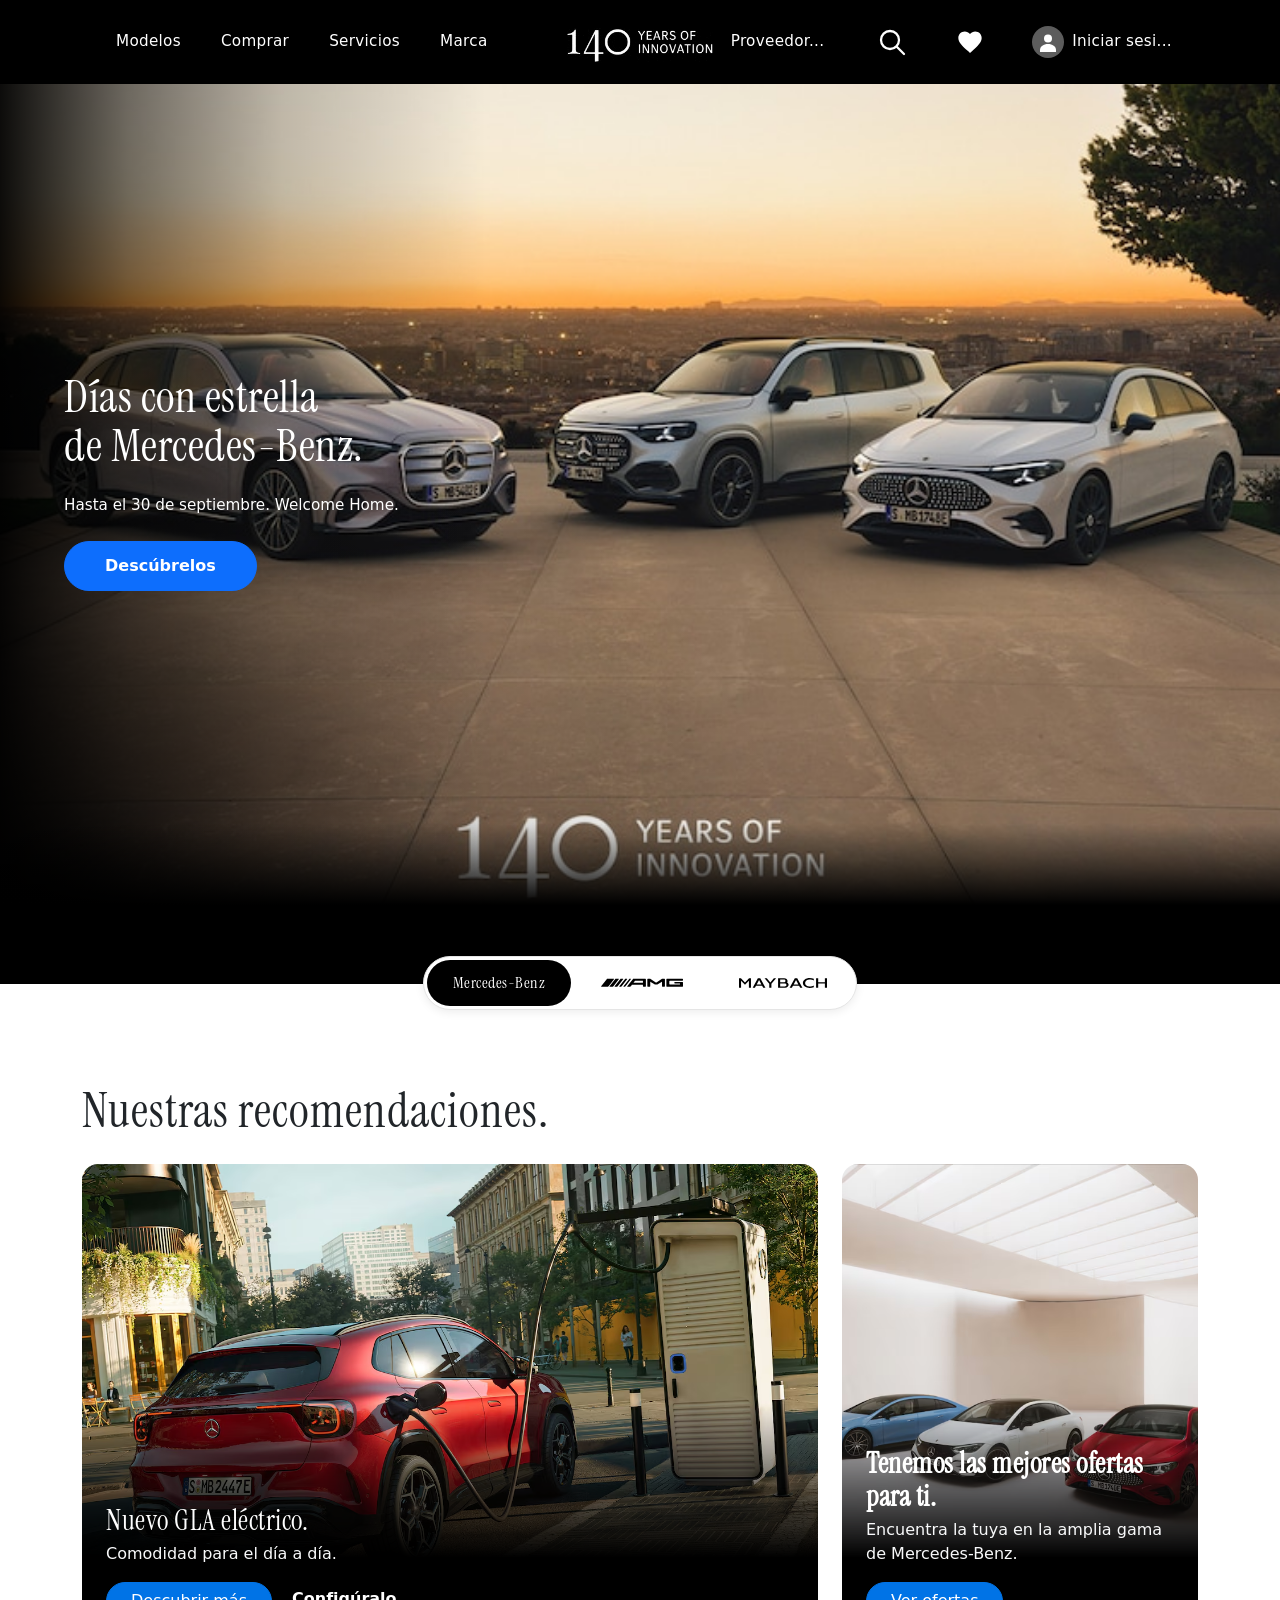
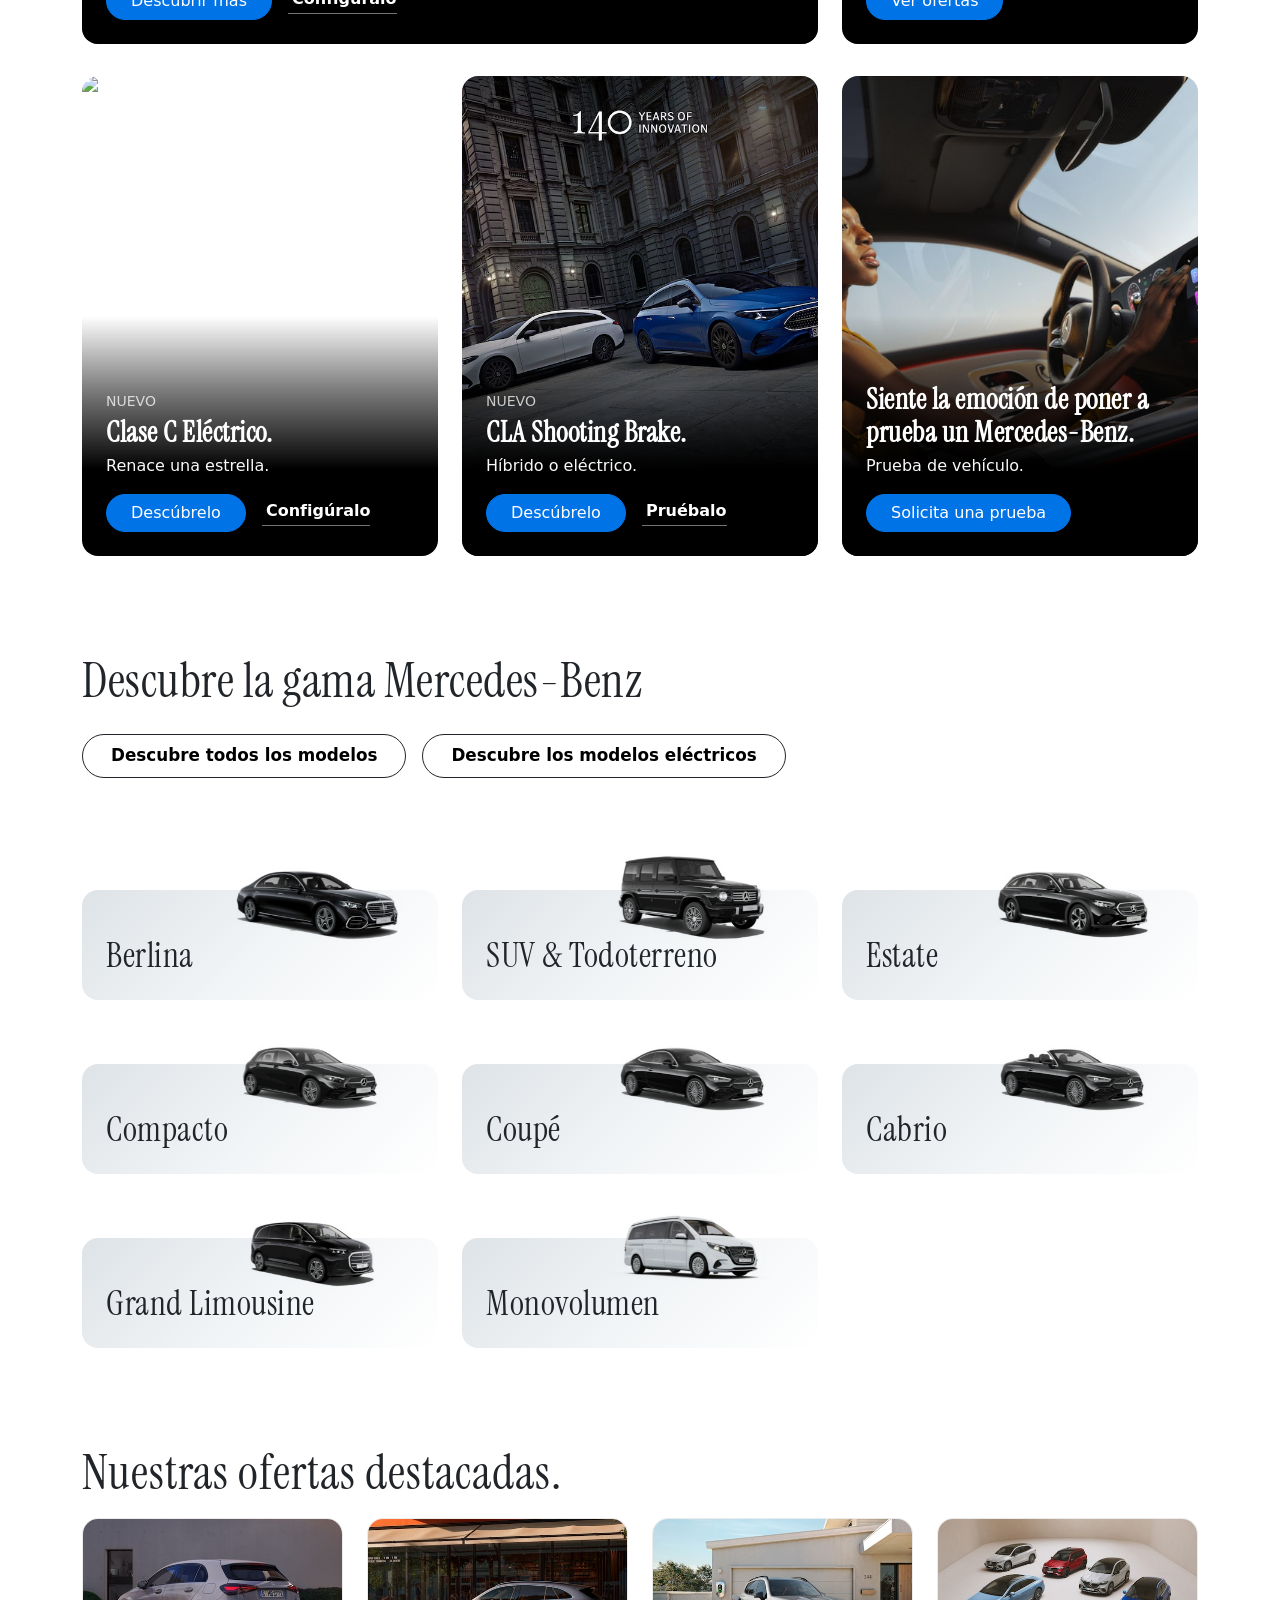
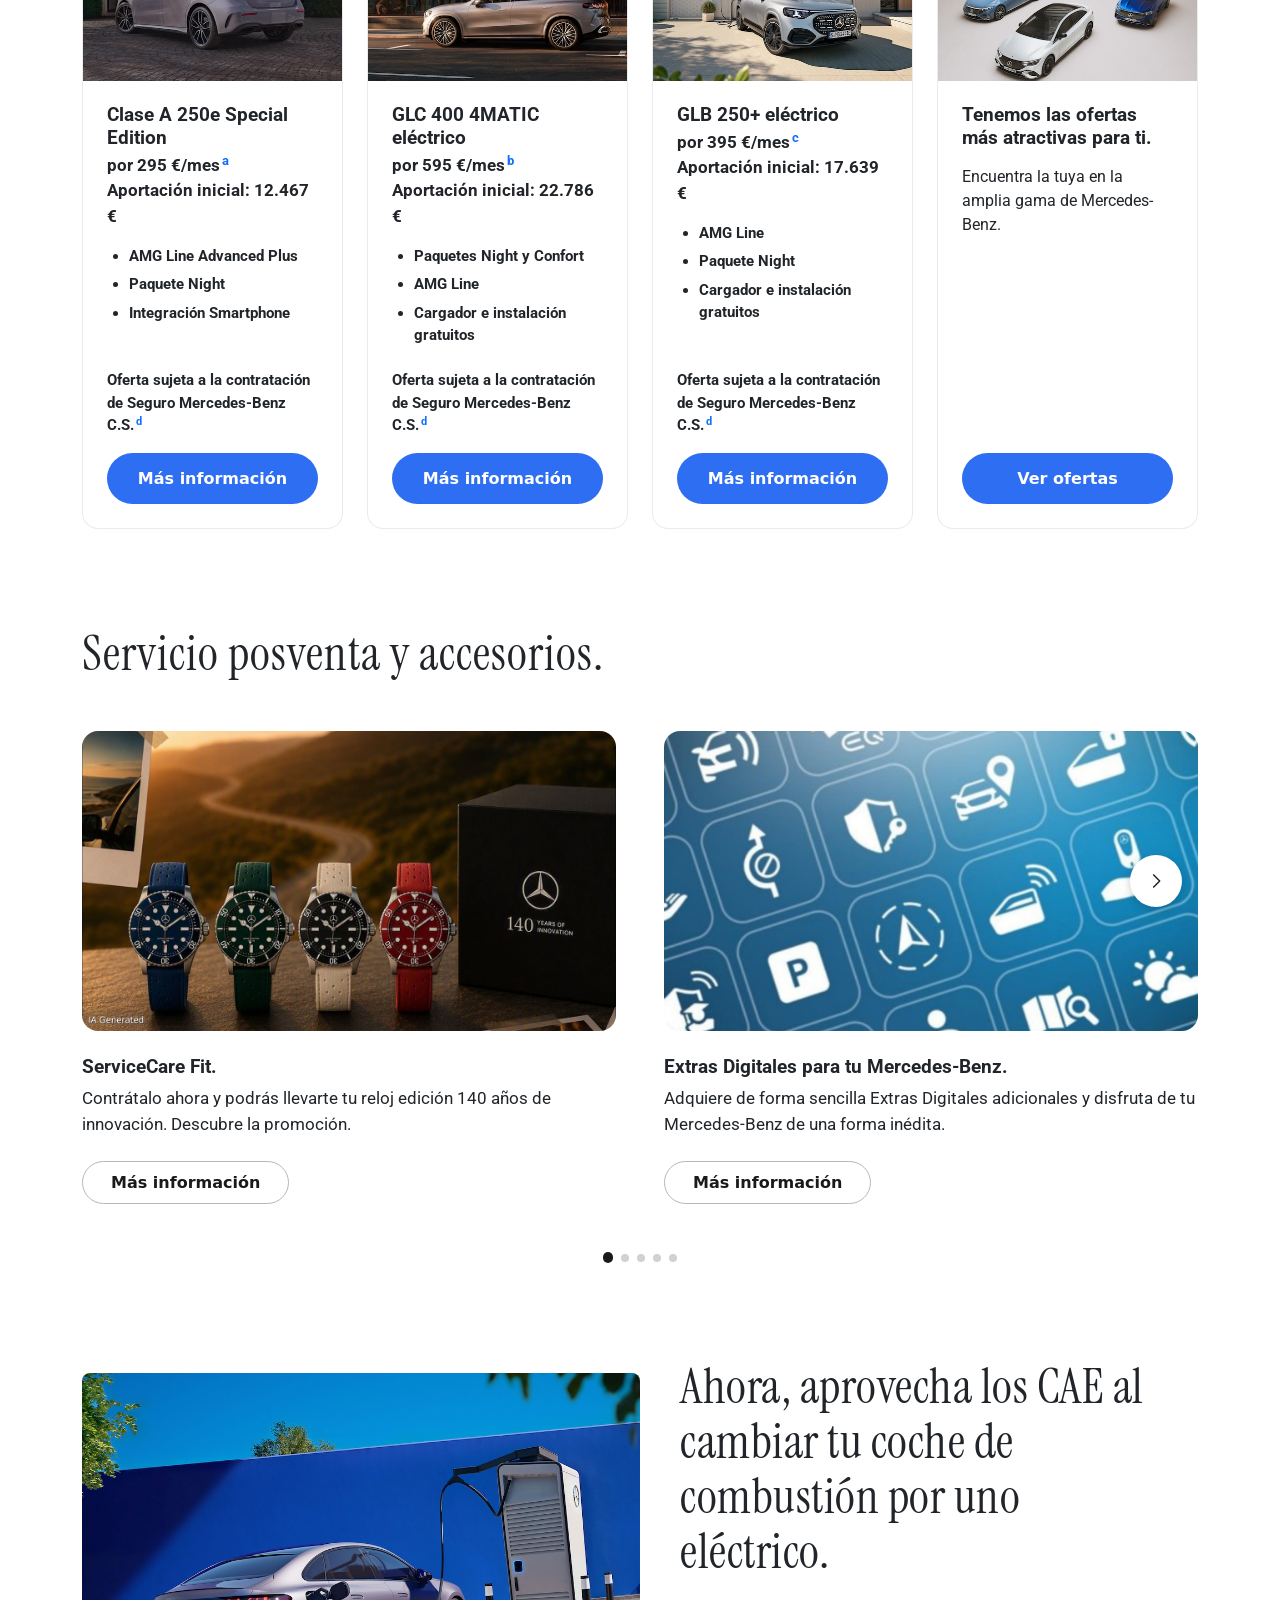
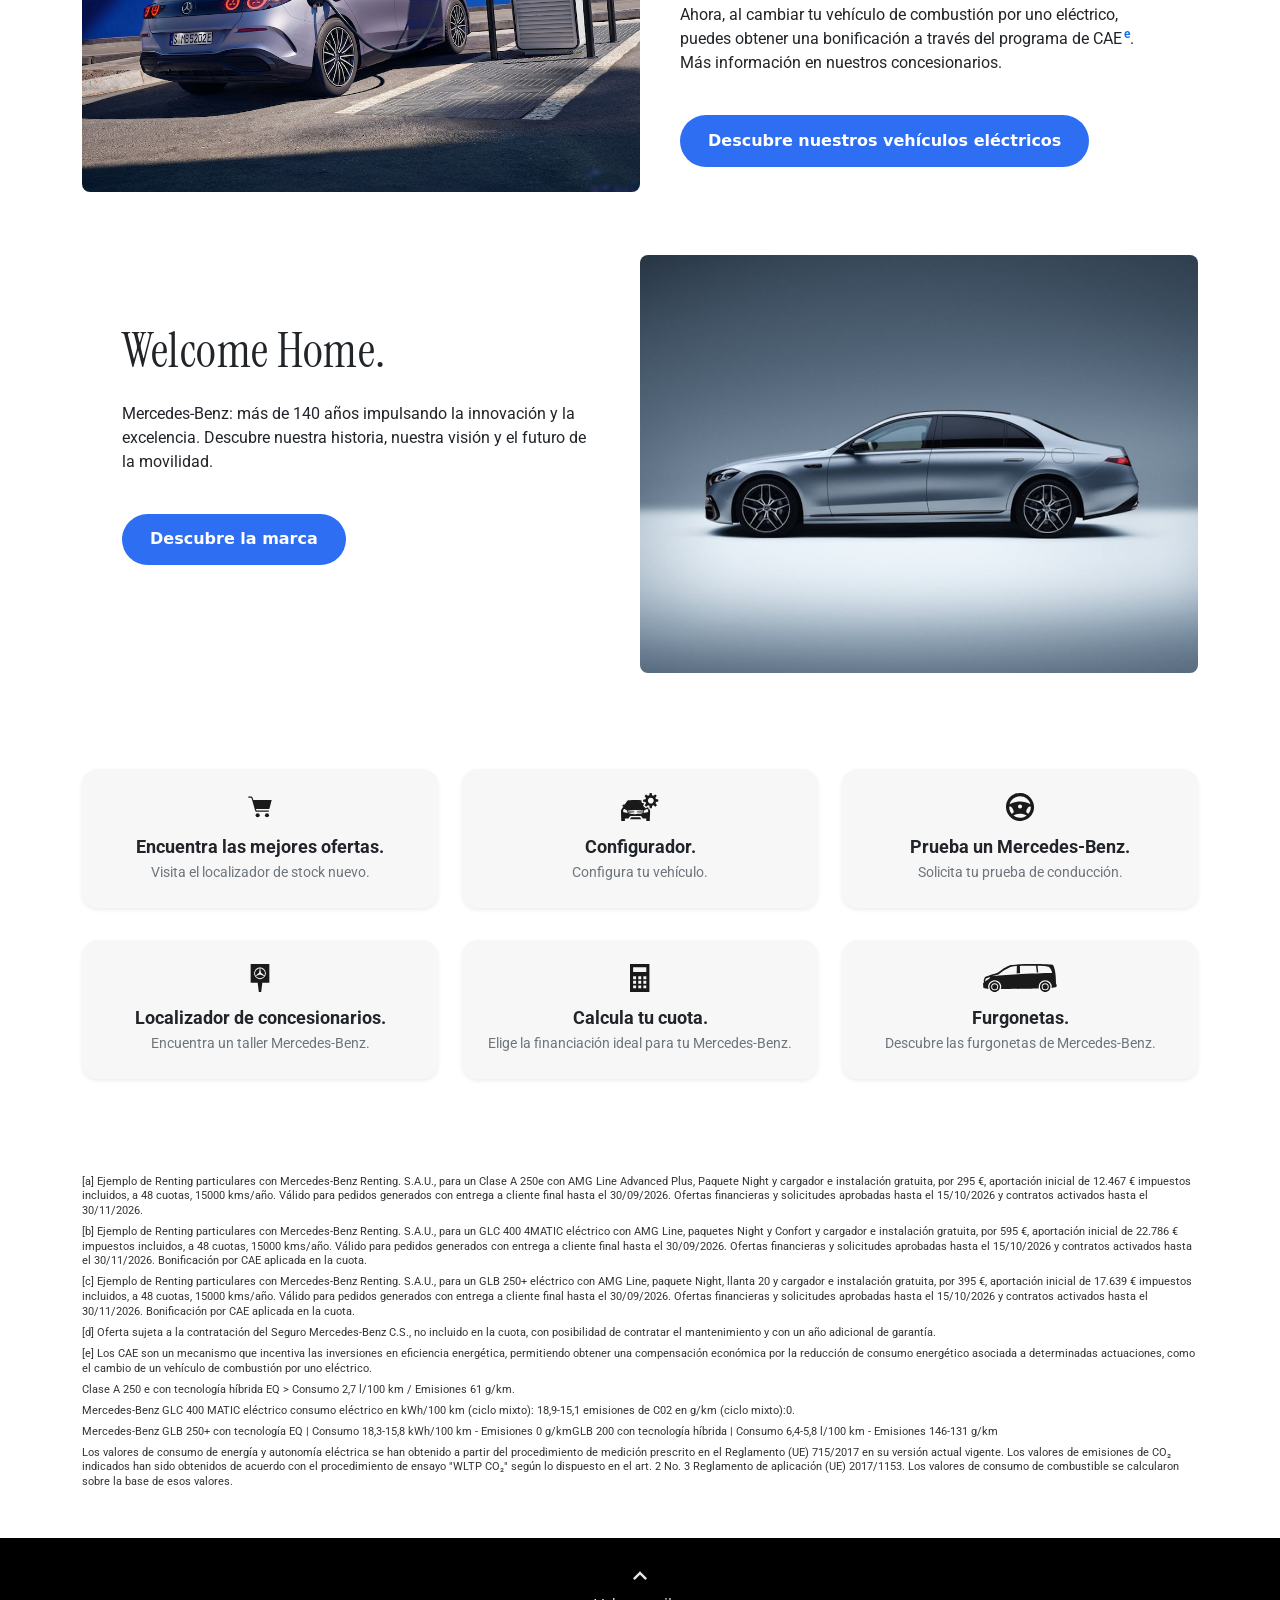
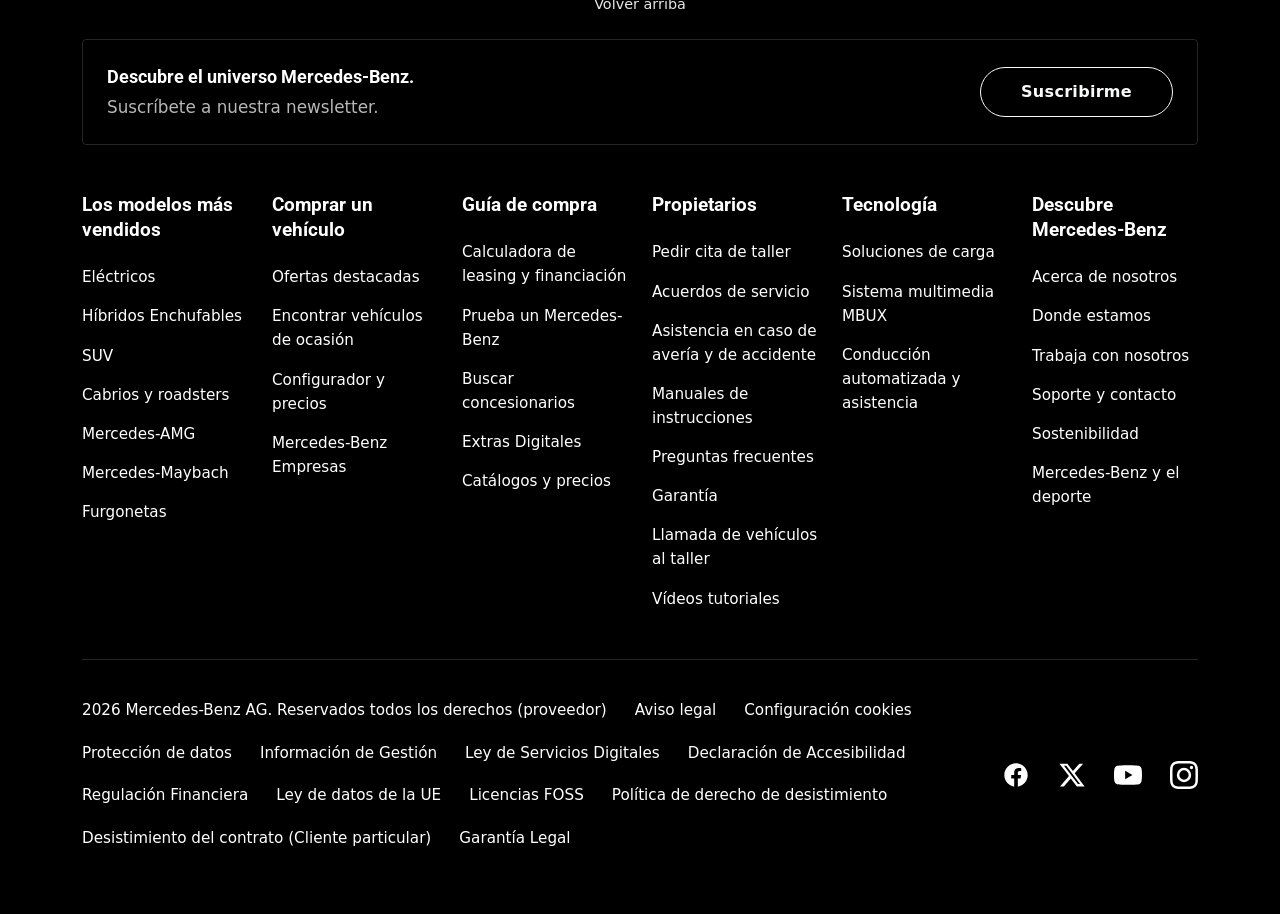
==== commit 0a041f0d: "feat: Sección de accesos rápidos y texto legal completada" ====
--- a/index.html
+++ b/index.html
@@ -563,6 +563,155 @@
             </div>
         </div>
 
+    </section>
+
+    <!-- ACCESOS RÁPIDOS: seis tarjetas-enlace con icono, título y descripción -->
+    <section class="container-xl py-5" id="accesos-rapidos">
+
+        <!--
+        Grid responsive de Bootstrap:
+        - row-cols-1: una tarjeta por fila en móvil.
+        - row-cols-md-2: dos por fila a partir de 768px.
+        - row-cols-lg-3: tres por fila a partir de 992px.
+        - g-4: separación uniforme entre tarjetas.
+        -->
+        <div class="row row-cols-1 row-cols-md-2 row-cols-lg-3 g-4 row-accesos">
+
+            <!-- Tarjeta 1: encuentra las mejores ofertas -->
+            <!--
+            Cada tarjeta es un enlace <a> que ocupa toda su celda:
+            - h-100: misma altura para todas las tarjetas de la fila.
+            - d-flex flex-column + align/justify-center: contenido centrado en ambos ejes.
+            - text-decoration-none y text-dark: se comporta como tarjeta, no como enlace.
+            - rounded-4 y shadow-sm: esquinas suaves y sombra sutil.
+            -->
+            <div class="col">
+                <a href="#"
+                    class="card-atajo h-100 d-flex flex-column align-items-center justify-content-center text-center text-decoration-none text-dark rounded-4 shadow-sm p-4">
+                    <svg class="atajo-icono mb-3" xmlns="http://www.w3.org/2000/svg" viewBox="0 0 24 24">
+                        <circle cx="18" cy="19" r="1.75"></circle>
+                        <circle cx="10" cy="19" r="1.75"></circle>
+                        <path
+                            d="m6.25 6-.56-1.92A1.508 1.508 0 0 0 4.25 3H2v1h2.25a.5.5 0 0 1 .48.36l3.08 10.56A1.508 1.508 0 0 0 9.25 16h10.169l.258-1H9.25a.5.5 0 0 1-.48-.36l-.249-.852 10.7.026a1 1 0 0 0 .972-.752L22 6z">
+                        </path>
+                    </svg>
+                    <h3 class="atajo-titulo fw-bold mb-1">Encuentra las mejores ofertas.</h3>
+                    <p class="atajo-texto text-secondary mb-0">Visita el localizador de stock nuevo.</p>
+                </a>
+            </div>
+
+            <!-- Tarjeta 2: configurador -->
+            <div class="col">
+                <a href="#"
+                    class="card-atajo h-100 d-flex flex-column align-items-center justify-content-center text-center text-decoration-none text-dark rounded-4 shadow-sm p-4">
+                    <svg class="atajo-icono mb-3" xmlns="http://www.w3.org/2000/svg" viewBox="0 0 70.2 52.7">
+                        <path
+                            d="M35.969 46.073c-.216-.216-.504-.288-.72-.504H19.621c-.452.254-.868.832-.868.832l-2 2.9h21.44l-1.936-2.867-.288-.361z">
+                        </path>
+                        <path
+                            d="M54.023 31.222l-1.97-.422-.287-2.775-.023-.03-.088-.133L49.453 27l-2.5 1.8s-1.7-1-3-2.4-2.4-2.8-2.4-2.8l1.7-2.7-.9-2-3.2-.3s-.4-2.2-.5-3c-.068-.609-.044-1.437-.021-1.915l-1.654-.097c-4.754-.144-8.068-.216-9.94-.216-1.944 0-5.114.072-9.58.216l-3.313.216c-.836 0-1.894.231-4.559 3.86A115.793 115.793 0 0 0 7.055 21.6c-.038 0-.091.005-.133.007-.043.067-.081.124-.124.193-2.255.188-3.433.411-3.983 1.279-.245.78-.333 1.876-.261 2.022 0 .1 1 .2 2 .3l-.139.217h.005a9.637 9.637 0 0 1-.366.568c-.267.422-.489.779-.656 1.051-.017.035-.044.076-.058.11-.016.016-.03.042-.046.06-.131.213-.205.337-.227.373-.03.07-.067.133-.087.215l-1.297 1.728c-.667.924-1.106 1.656-1.361 2.215a3.401 3.401 0 0 0-.169.462c-.4 1.2.1 11.6.2 14.8v4.4c0 .6.6 1.1 1.2 1.1h4.812c.576 0 1.008-.504 1.008-1.081v-3.385h.18V48.2h6.399l2.426-3.568c.36-.504.649-.793.865-.865a.995.995 0 0 1 .178-.059c.204-.154.422-.279.633-.309.7-.1 18.5-.1 19.1 0 .7.1 1.5 1.2 1.5 1.2l2.5 3.6h6.4v3.4c0 .6.5 1.1 1.2 1.1h4.432c.649 0 1.081-.504 1.081-1.081V48.16c0-.217.072-.793.072-2.305.288-3.818.432-7.42.432-10.805 0-1.009-.072-1.873-.145-2.52-.082-.319-.287-.764-.603-1.308zM12.27 37.573l-6.771-1.225c-1.009-.216-1.441-.36-1.441-3.313 0-1.378.311-2.248 1.448-2.505.016-.009.03-.022.047-.03.9-.4 1.8 0 1.8 0l4.1 2.5 1 4.5-.206-.039.023.112zM42.053 34.1h-.336c.005.029.015.059.015.087h-12.1c.254.273.431.561.521 1.013h11.7c-.1.4-.2.7-.4 1l-.249.018-.049.131-11.128.704c-.2.466-.489.758-.874 1.047l11.8-.8c-.3.4-.6.7-.9.9-.171.086-.538.177-1.036.272-.934.211-2.738.484-5.426.759-3.529.36-5.618.576-6.267.576-.648 0-2.737-.144-6.267-.504-3.529-.36-5.546-.72-6.051-1.008a4.898 4.898 0 0 1-.865-.865l.417.026c-.034-.055-.078-.096-.107-.155l11.296.779a5.618 5.618 0 0 1-.801-1.01l-11.381-.72-.36-1.081h11.598c.142-.427.356-.782.639-1.068h-12.19v-.012h-.189v-.144c.072-.36.216-.576.432-.72a.525.525 0 0 1 .174-.104c.196-.165.384-.221.384-.221l13.5-.8 13.6.8s.7.1.9.9v.2zm9 1.1c-.15.526-.865.826-1.211.943l-.546.205-6.771 1.225.936-4.466 2.452-1.462 2.041-1.244s.9-.4 1.8 0 1.3 1.6 1.3 1.6.299 2.499-.001 3.199z">
+                        </path>
+                        <path
+                            d="M70.153 16.1v-3.8l-4.4-.8-1-2.5 2.6-3.7-2.7-2.7-3.7 2.6-2.5-1-.7-4.2h-3.7l-.8 4.4-2.5 1-3.7-2.6-2.7 2.7 2.7 3.7-1 2.5-4.4.8v3.8l4.4.8 1 2.5-2.6 3.4 2.7 2.7 3.7-2.6 2.5 1 .8 4.4h3.8l.8-4.4 2.5-1 3.7 2.6 2.7-2.7-2.6-3.7.7-2.4 4.4-.8zm-14 3.7c-3 0-5.4-2.4-5.4-5.4s2.4-5.4 5.4-5.4 5.4 2.4 5.4 5.4-2.4 5.4-5.4 5.4z">
+                        </path>
+                    </svg>
+                    <h3 class="atajo-titulo fw-bold mb-1">Configurador.</h3>
+                    <p class="atajo-texto text-secondary mb-0">Configura tu vehículo.</p>
+                </a>
+            </div>
+
+            <!-- Tarjeta 3: prueba un Mercedes-Benz -->
+            <div class="col">
+                <a href="#"
+                    class="card-atajo h-100 d-flex flex-column align-items-center justify-content-center text-center text-decoration-none text-dark rounded-4 shadow-sm p-4">
+                    <svg class="atajo-icono mb-3" xmlns="http://www.w3.org/2000/svg" viewBox="0 0 73.2 73.1">
+                        <path
+                            d="M54.031 58.827c-5.235-3.23-11.028-4.901-17.377-4.901-6.349 0-12.142 1.671-17.377 5.013 5.124 3.899 10.916 5.904 17.377 5.904 6.572-.001 12.364-2.006 17.377-6.016zm4.455-4.456c4.01-4.901 6.349-11.028 6.349-17.711-.78-.78-1.782-1.114-3.23-1.114-3.453-.446-8.911 9.468-8.689 12.81 0 2.116.78 3.119 2.896 4.456 2.118 1.225 3.009 1.671 2.674 1.559zm-38.207-6.015c.111-2.228-5.57-13.367-8.689-12.81-1.448 0-2.451.334-3.23 1.114 0 6.572 2.339 12.81 6.349 17.711-.334.111.557-.334 2.673-1.56 2.117-1.336 2.897-2.339 2.897-4.455zm16.375-18.38c-3.008 0-5.235 2.228-5.235 5.236s2.228 5.235 5.235 5.235c3.008 0 5.235-2.228 5.235-5.235s-2.228-5.236-5.235-5.236zm-27.292-.557c8.354-4.567 17.489-6.906 27.291-6.906 9.691 0 18.825 2.228 27.18 6.795-1.671-6.127-5.013-11.139-10.025-15.038-5.013-3.899-10.694-5.904-17.154-5.904-12.922 0-24.395 9.023-27.292 21.053zm27.292 43.777C15.378 73.642-.329 54.817.005 36.548-.329 19.06 14.598-.545 36.654.012 58.932-.545 73.413 19.728 73.19 36.548c.557 22.279-19.716 36.983-36.536 36.648z">
+                        </path>
+                    </svg>
+                    <h3 class="atajo-titulo fw-bold mb-1">Prueba un Mercedes-Benz.</h3>
+                    <p class="atajo-texto text-secondary mb-0">Solicita tu prueba de conducción.</p>
+                </a>
+            </div>
+
+            <!-- Tarjeta 4: localizador de concesionarios -->
+            <div class="col">
+                <a href="#"
+                    class="card-atajo h-100 d-flex flex-column align-items-center justify-content-center text-center text-decoration-none text-dark rounded-4 shadow-sm p-4">
+                    <svg class="atajo-icono mb-3" xmlns="http://www.w3.org/2000/svg" viewBox="0 0 24 24">
+                        <path d="M20 16h-6l-1 8h-2l-1-8H4V0h16z"></path>
+                        <path fill="#fff"
+                            d="M17 8c0-2.69-2.31-5-5-5S7 5.31 7 8s2.31 5 5 5 5-2.31 5-5zM8.25 9.97c-.34-.568-.492-1.25-.492-1.97 0-1.099.379-2.083 1.174-2.917.796-.833 1.78-1.287 2.879-1.325l-.53 3.826L8.25 9.97zM16.243 8c0 .72-.152 1.363-.455 1.932l-2.992-2.349-.569-3.826c1.099.038 2.046.493 2.841 1.326.796.834 1.175 1.819 1.175 2.917zm-.682 2.349c-.758 1.174-2.083 1.894-3.561 1.894-1.478 0-2.765-.72-3.522-1.894L12 8.909l3.56 1.44z">
+                        </path>
+                    </svg>
+                    <h3 class="atajo-titulo fw-bold mb-1">Localizador de concesionarios.</h3>
+                    <p class="atajo-texto text-secondary mb-0">Encuentra un taller Mercedes-Benz.</p>
+                </a>
+            </div>
+
+            <!-- Tarjeta 5: calcula tu cuota -->
+            <div class="col">
+                <a href="#"
+                    class="card-atajo h-100 d-flex flex-column align-items-center justify-content-center text-center text-decoration-none text-dark rounded-4 shadow-sm p-4">
+                    <svg class="atajo-icono mb-3" xmlns="http://www.w3.org/2000/svg" viewBox="0 0 50.6 73">
+                        <path
+                            d="M0 0h50.6v73H0V0zm42.5 20.6V8.2H8.1v12.5l34.4-.1zM15.9 39.5v-7.7H8.1v7.7h7.8zm13.3 0v-7.7h-7.6v7.7h7.6zm13.3 0v-7.7h-7.6v7.7h7.6zm-26.6 12v-7.6H8.1v7.6h7.8zm13.3 0v-7.6h-7.6v7.6h7.6zm13.3 0v-7.6h-7.6v7.6h7.6zM15.9 63.3v-7.4H8.1v7.4h7.8zm13.3 0v-7.4h-7.6v7.4h7.6zm13.3 0v-7.4h-7.6v7.4h7.6z">
+                        </path>
+                    </svg>
+                    <h3 class="atajo-titulo fw-bold mb-1">Calcula tu cuota.</h3>
+                    <p class="atajo-texto text-secondary mb-0">Elige la financiación ideal para tu Mercedes-Benz.</p>
+                </a>
+            </div>
+
+            <!-- Tarjeta 6: furgonetas -->
+            <div class="col">
+                <a href="#"
+                    class="card-atajo h-100 d-flex flex-column align-items-center justify-content-center text-center text-decoration-none text-dark rounded-4 shadow-sm p-4">
+                    <svg class="atajo-icono mb-3" xmlns="http://www.w3.org/2000/svg" viewBox="0 0 86.4 32.8">
+                        <path
+                            d="M72.875 23.625a3.013 3.013 0 1 1 0 6.026 3.013 3.013 0 0 1 0-6.026zm6.163 3.013c0 3.351-2.703 6.162-6.162 6.162-3.351 0-6.162-2.703-6.162-6.162 0-3.351 2.703-6.162 6.162-6.162 3.35 0 6.162 2.703 6.162 6.162zm-2.055 0a4.106 4.106 0 0 0-4.108-4.108 4.106 4.106 0 0 0-4.108 4.108 4.106 4.106 0 0 0 4.108 4.108 4.106 4.106 0 0 0 4.108-4.108zm-66.306 0a3.013 3.013 0 1 0 6.026 0 3.013 3.013 0 0 0-6.026 0zm9.175 0c0 3.351-2.703 6.162-6.162 6.162-3.351 0-6.162-2.703-6.162-6.162 0-3.351 2.703-6.162 6.162-6.162 3.351 0 6.162 2.703 6.162 6.162zm-2.054 0a4.106 4.106 0 0 0-4.108-4.108 4.106 4.106 0 0 0-4.108 4.108 4.106 4.106 0 0 0 4.108 4.108 4.106 4.106 0 0 0 4.108-4.108zM86.4 24.814l-.463 2.207-5.534 1.063a7.634 7.634 0 0 0-1.697-6.419c-.05-.061-.103-.12-.155-.179l-.002-.002a7.55 7.55 0 0 0-11.326-.025 7.635 7.635 0 0 0-2.014 5.178c0 .715.1 1.407.283 2.064-2.678.022-37.721.672-44.645.678a7.666 7.666 0 1 0-14.315.008L.483 28.102 0 22.797l1.092-1.274-.303-2.124s1.062-3.521 1.358-3.891c2.647-1.633 14.44-4.846 14.44-4.846 9.417-6.854 9.43-6.518 15.024-9.161C36.526-.38 80.697-.38 81.971 1.198c3.732 5.188 3.519 21.418 3.519 21.418l.91 2.198zM8.282 15.121l-4.945 1.957-1.148 3.374 5.456-3.397.637-1.934zm72.658-4.555s-.456-4.296-4.013-7.208c-1.213-.719-7.205-1.223-13.072-1.348l.887 7.881-1.731.08-.933-7.837c-8.383-.077-17.887.155-18.878.155l.245 8.531c-1.198.092-2.809.146-4.007.238l.243-8.708s-4.576.141-7.524 1.062c-2.913 1.335-9.101 4.482-14.046 8.911-7.473 1.896-8.216 2.141-8.216 2.141 14.405-1.83 58.272-3.939 71.045-3.898z">
+                        </path>
+                    </svg>
+                    <h3 class="atajo-titulo fw-bold mb-1">Furgonetas.</h3>
+                    <p class="atajo-texto text-secondary mb-0">Descubre las furgonetas de Mercedes-Benz.</p>
+                </a>
+            </div>
+
+        </div>
+
+        <!-- TEXTO LEGAL: condiciones de las ofertas de renting y datos de consumos/emisiones -->
+        <div class="legal-renting mt-5 pt-5" id="texto-legal">
+            <p>[a] Ejemplo de Renting particulares con Mercedes-Benz Renting. S.A.U., para un Clase A 250e con AMG
+                Line Advanced Plus, Paquete Night y cargador e instalación gratuita, por 295 €, aportación inicial de
+                12.467 € impuestos incluidos, a 48 cuotas, 15000 kms/año. Válido para pedidos generados con entrega a
+                cliente final hasta el 30/09/2026. Ofertas financieras y solicitudes aprobadas hasta el 15/10/2026 y
+                contratos activados hasta el 30/11/2026.</p>
+            <p>[b] Ejemplo de Renting particulares con Mercedes-Benz Renting. S.A.U., para un GLC 400 4MATIC eléctrico
+                con AMG Line, paquetes Night y Confort y cargador e instalación gratuita, por 595 €, aportación inicial
+                de 22.786 € impuestos incluidos, a 48 cuotas, 15000 kms/año. Válido para pedidos generados con entrega
+                a cliente final hasta el 30/09/2026. Ofertas financieras y solicitudes aprobadas hasta el 15/10/2026 y
+                contratos activados hasta el 30/11/2026. Bonificación por CAE aplicada en la cuota.</p>
+            <p>[c] Ejemplo de Renting particulares con Mercedes-Benz Renting. S.A.U., para un GLB 250+ eléctrico con
+                AMG Line, paquete Night, llanta 20 y cargador e instalación gratuita, por 395 €, aportación inicial de
+                17.639 € impuestos incluidos, a 48 cuotas, 15000 kms/año. Válido para pedidos generados con entrega a
+                cliente final hasta el 30/09/2026. Ofertas financieras y solicitudes aprobadas hasta el 15/10/2026 y
+                contratos activados hasta el 30/11/2026. Bonificación por CAE aplicada en la cuota.</p>
+            <p>[d] Oferta sujeta a la contratación del Seguro Mercedes-Benz C.S., no incluido en la cuota, con
+                posibilidad de contratar el mantenimiento y con un año adicional de garantía.</p>
+            <p>[e] Los CAE son un mecanismo que incentiva las inversiones en eficiencia energética, permitiendo obtener
+                una compensación económica por la reducción de consumo energético asociada a determinadas actuaciones,
+                como el cambio de un vehículo de combustión por uno eléctrico.</p>
+            <p>Clase A 250 e con tecnología híbrida EQ &gt; Consumo 2,7 l/100 km / Emisiones 61 g/km.</p>
+            <p>Mercedes-Benz GLC 400 MATIC eléctrico consumo eléctrico en kWh/100 km (ciclo mixto): 18,9-15,1
+                emisiones de C02 en g/km (ciclo mixto):0.</p>
+            <p>Mercedes-Benz GLB 250+ con tecnología EQ | Consumo 18,3-15,8 kWh/100 km - Emisiones 0 g/kmGLB 200 con
+                tecnología híbrida | Consumo 6,4-5,8 l/100 km - Emisiones 146-131 g/km</p>
+            <p>Los valores de consumo de energía y autonomía eléctrica se han obtenido a partir del procedimiento de
+                medición prescrito en el Reglamento (UE) 715/2017 en su versión actual vigente. Los valores de
+                emisiones de CO₂ indicados han sido obtenidos de acuerdo con el procedimiento de ensayo "WLTP CO₂"
+                según lo dispuesto en el art. 2 No. 3 Reglamento de aplicación (UE) 2017/1153. Los valores de consumo
+                de combustible se calcularon sobre la base de esos valores.</p>
+        </div>
     </section>
 
     <!-- FOOTER -->
--- a/css/custom-css.css
+++ b/css/custom-css.css
@@ -941,3 +941,63 @@
   height: 0.65rem;
   background-color: #1a1a1a;
 }
+
+/* =========================================================
+   11. ACCESOS RÁPIDOS Y TEXTO LEGAL
+   ========================================================= */
+
+/* Tarjeta-enlace: fondo gris claro y transición suave para el hover.
+   El resto (flex, centrado, padding, esquinas y sombra) lo aportan las
+   utilidades Bootstrap escritas en el HTML. */
+.card-atajo {
+  background-color: #f7f7f7;
+  font-family: Roboto, sans-serif;
+  transition: background-color 0.2s ease;
+}
+
+/* Al pasar el ratón el fondo se oscurece levemente, indicando que es clicable */
+.card-atajo:hover {
+  background-color: #ececec;
+}
+
+/* Un poco más de aire entre la fila de arriba y la de abajo de tarjetas */
+.row-accesos {
+  --bs-gutter-y: 2rem;
+}
+
+/* Icono: misma altura para todos; el ancho se ajusta solo según su viewBox */
+.atajo-icono {
+  height: 1.75rem;
+  width: auto;
+  fill: #1a1a1a;
+}
+
+/* Título: Roboto en negrita (anula la serif global de los h3), algo más contenido */
+.atajo-titulo {
+  font-family: Roboto, sans-serif;
+  font-size: 1.1rem;
+  letter-spacing: 0;
+}
+
+/* Descripción: también en Roboto, un punto por debajo del título */
+.atajo-texto {
+  font-family: Roboto, sans-serif;
+  font-size: 0.9rem;
+}
+
+/* Bloque legal: letra muy pequeña, líneas juntas y gris oscuro */
+.legal-renting {
+  font-family: Roboto, sans-serif;
+  font-size: 0.68rem;
+  line-height: 1.35;
+  color: #333;
+}
+
+/* Separación mínima entre párrafos legales (el último no necesita margen) */
+.legal-renting p {
+  margin-bottom: 0.4rem;
+}
+
+.legal-renting p:last-child {
+  margin-bottom: 0;
+}
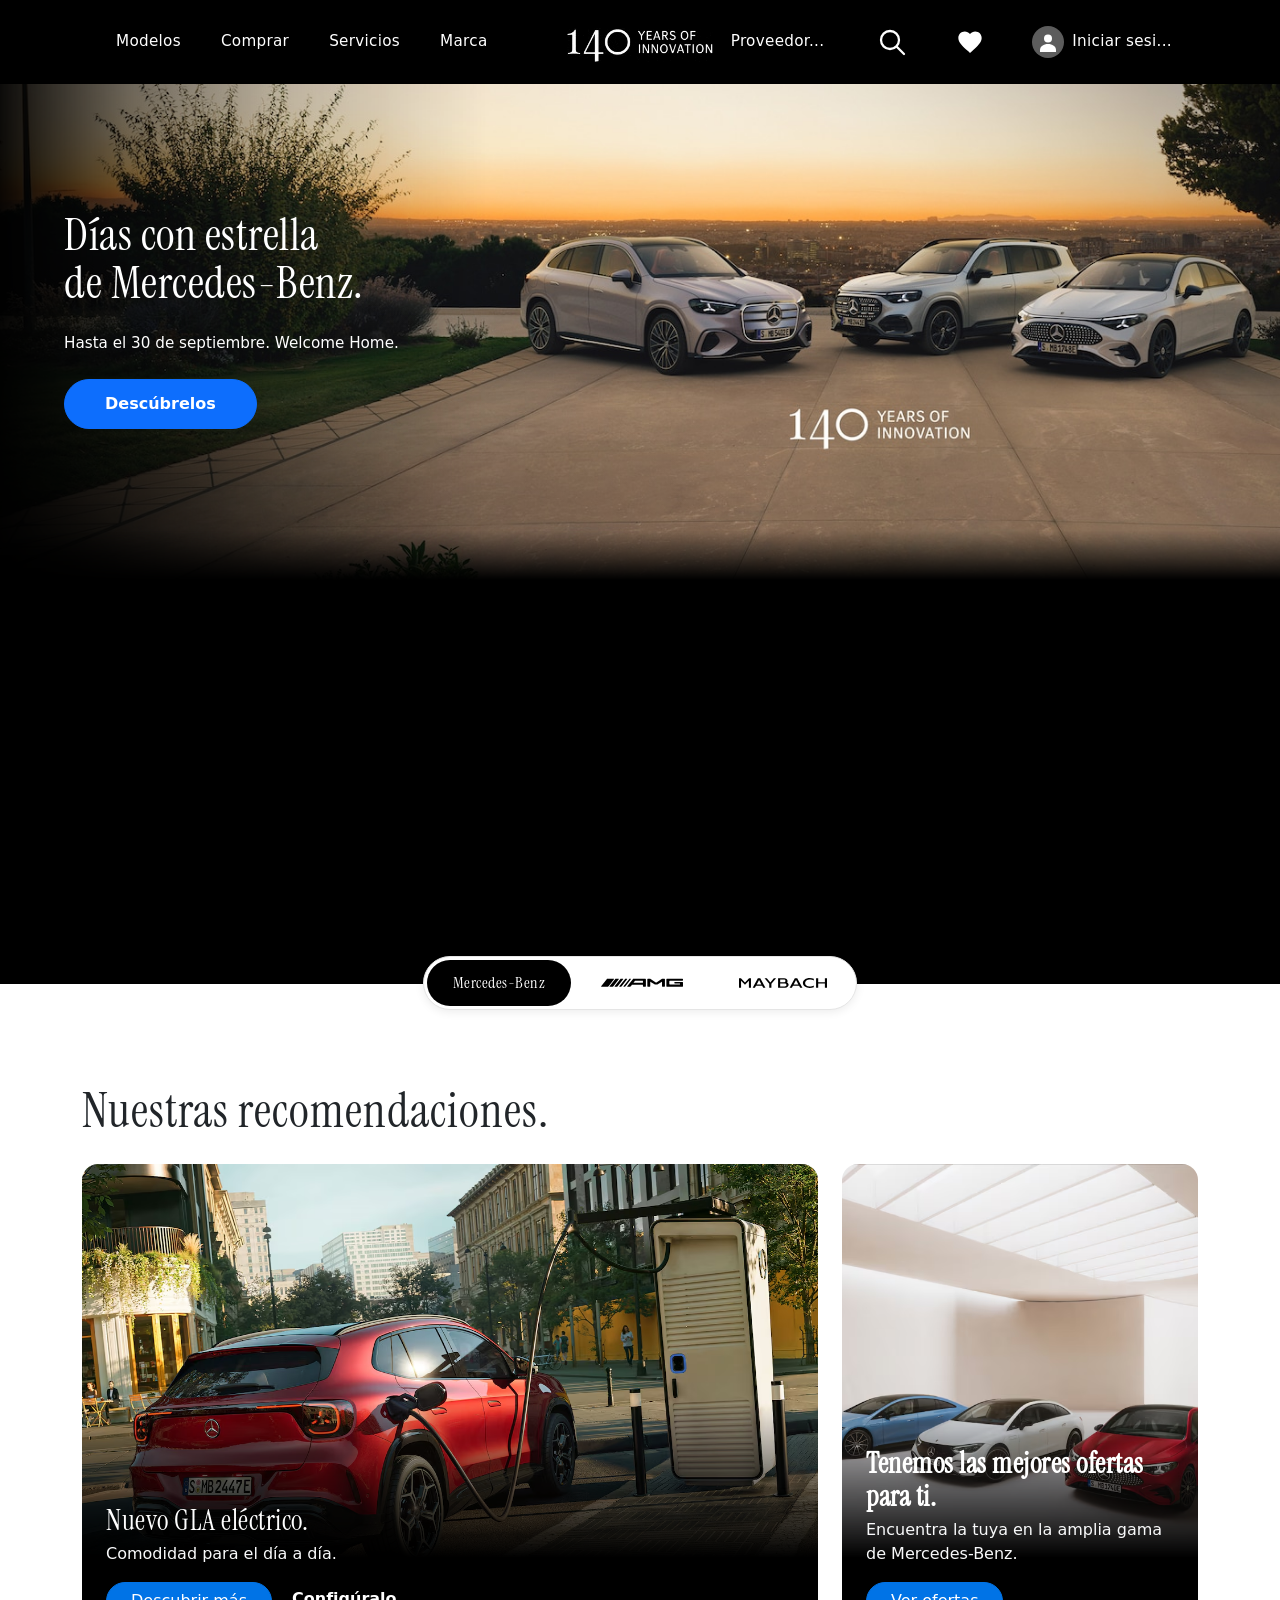
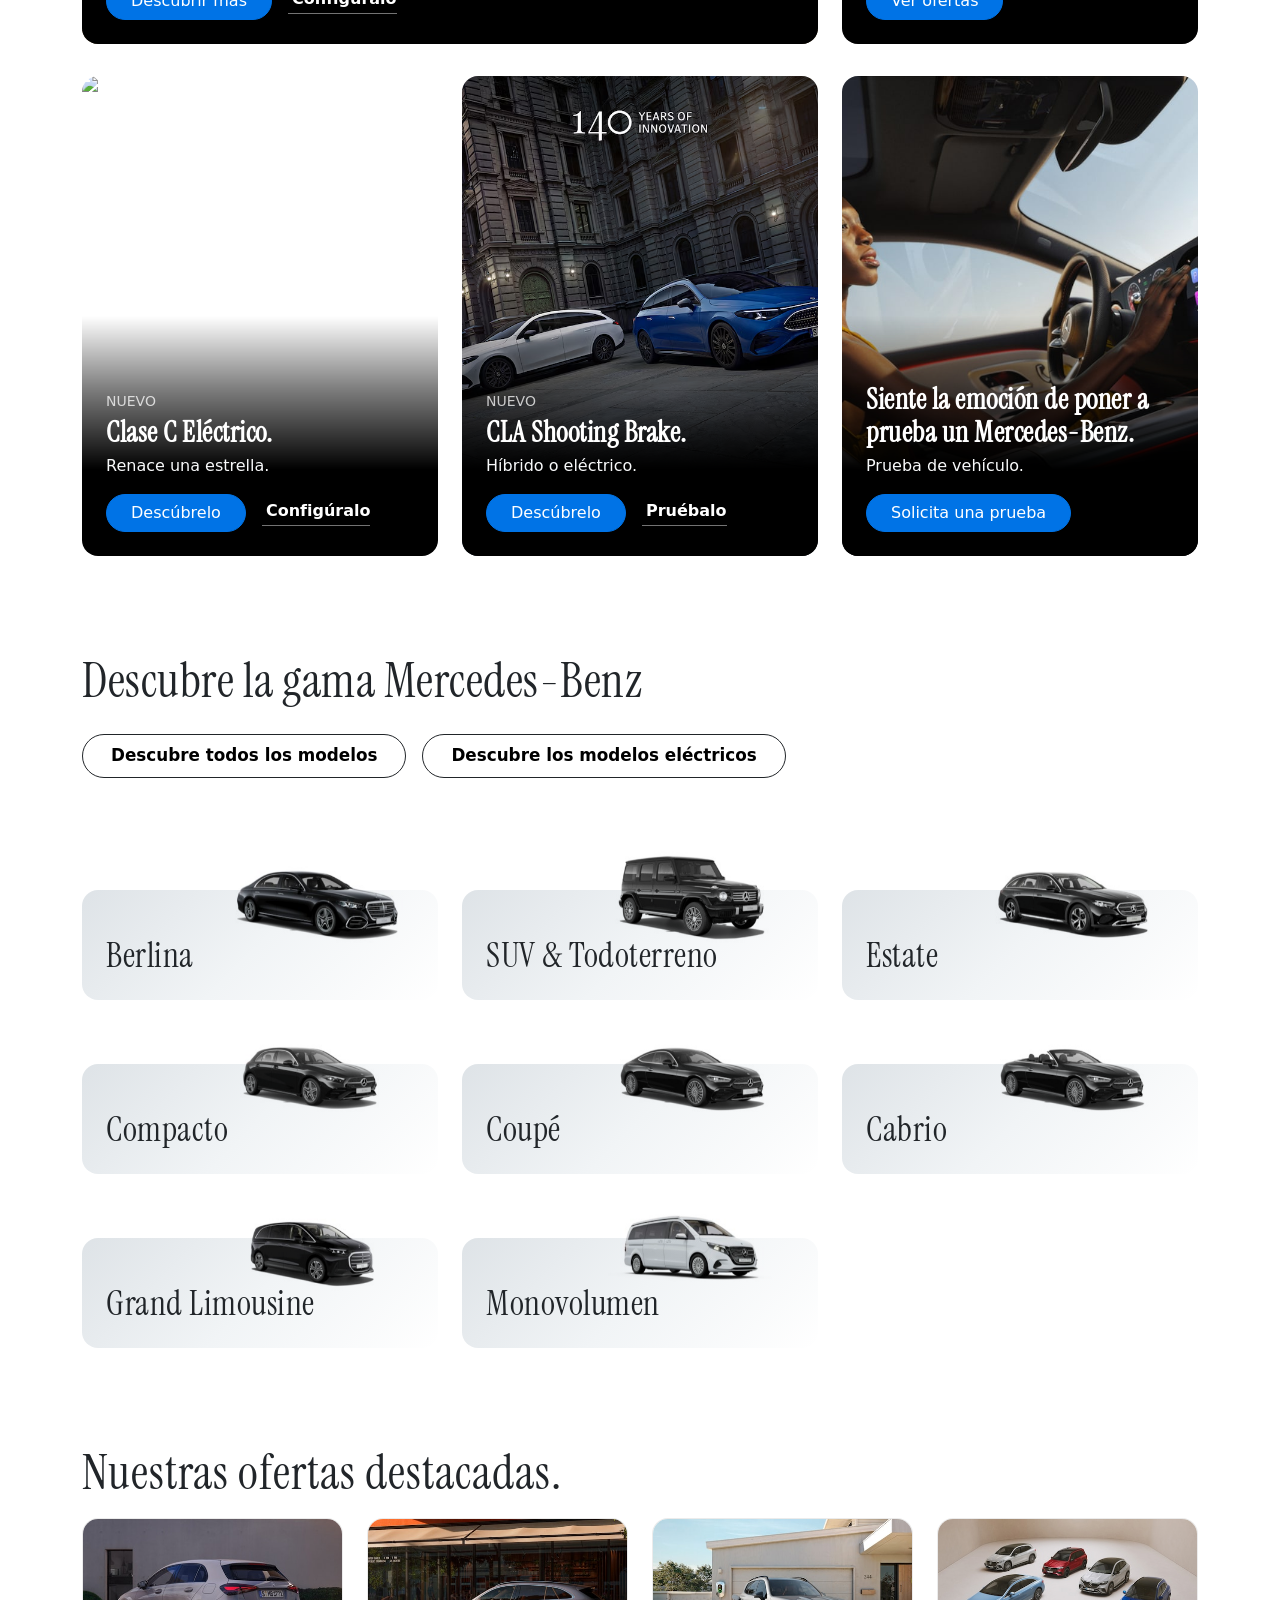
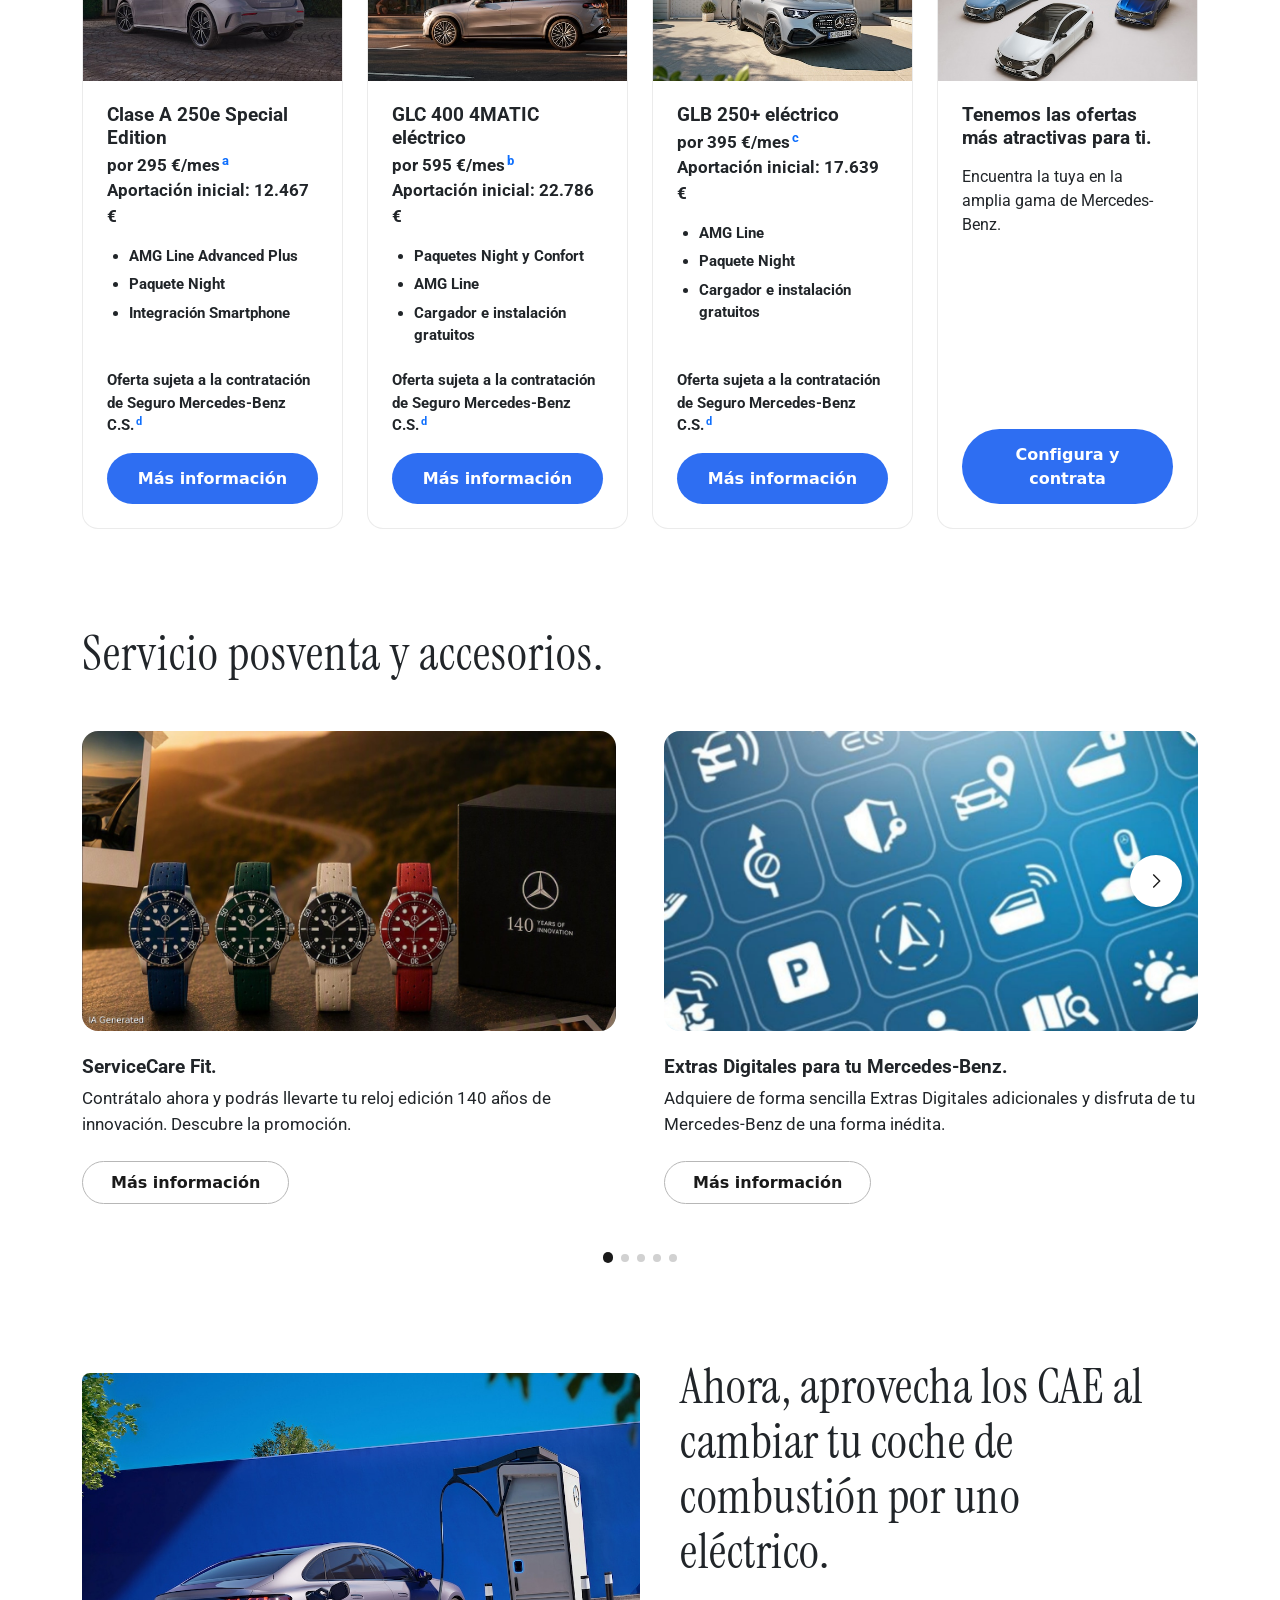
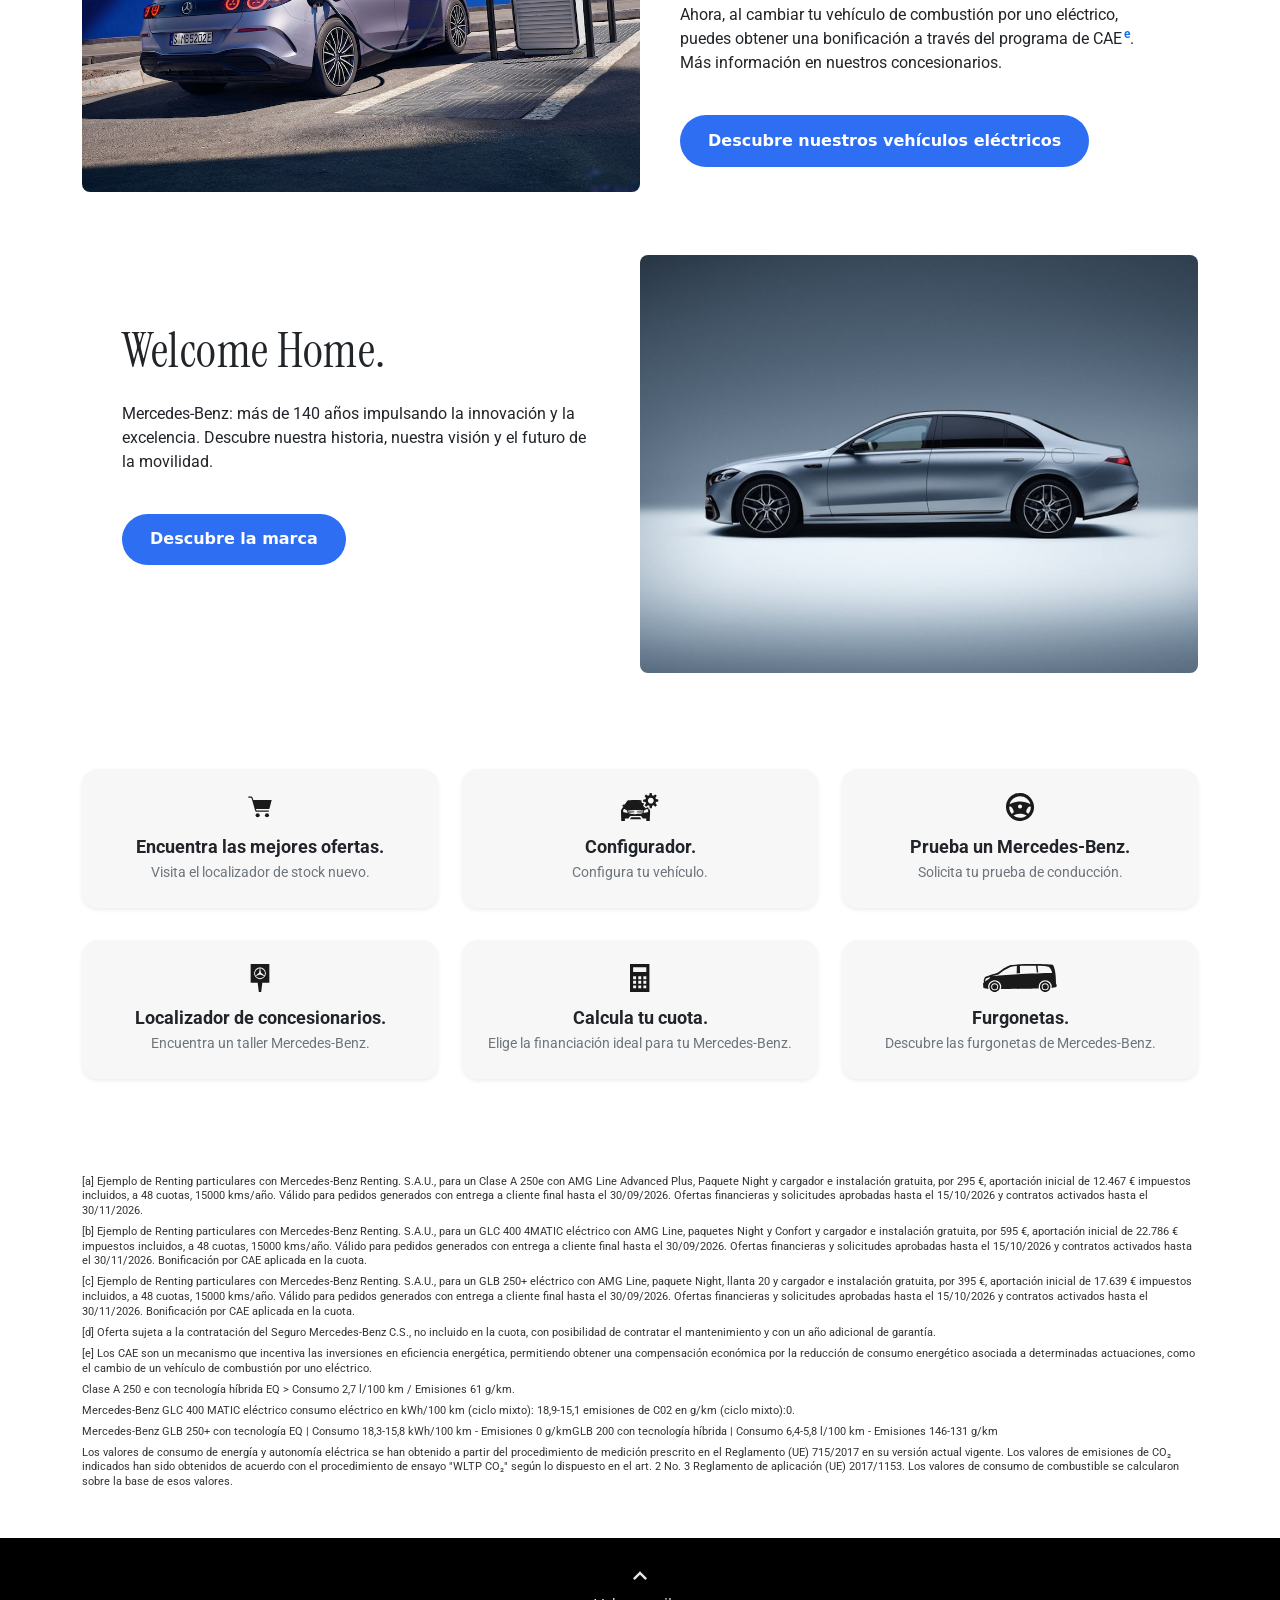
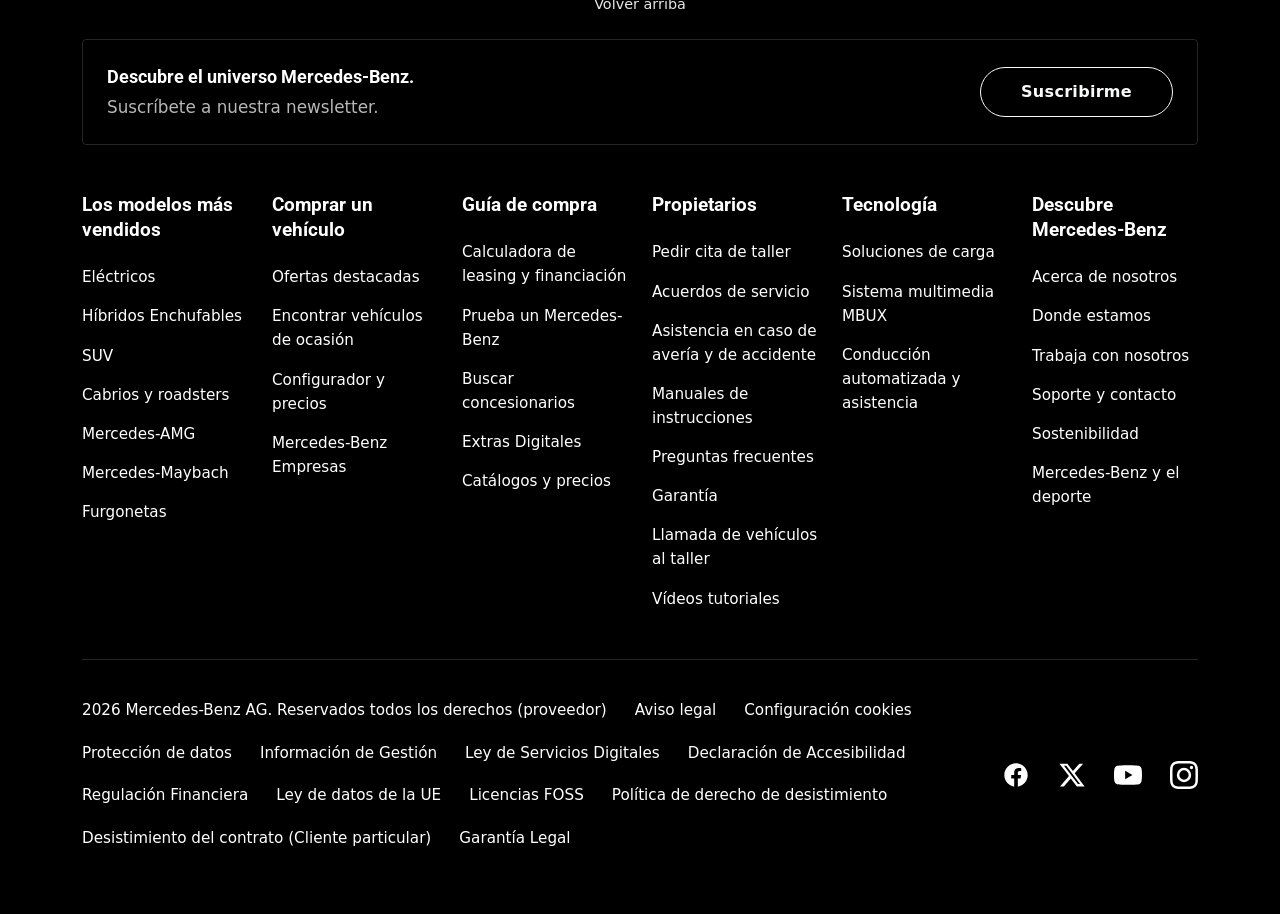
==== commit 2feb5f71: "feat(SCRUM-6): crea el esqueleto del configurador de contratacion" ====
--- a/index.html
+++ b/index.html
@@ -476,7 +476,7 @@
                     <div class="card-oferta-body d-flex flex-column flex-grow-1">
                         <h3 class="card-oferta-titulo mb-3">Tenemos las ofertas más atractivas para ti.</h3>
                         <p class="card-oferta-parrafo mb-0">Encuentra la tuya en la amplia gama de Mercedes-Benz.</p>
-                        <a href="#" class="btn btn-promo mt-auto">Ver ofertas</a>
+                        <a href="contratacion.html" class="btn btn-promo mt-auto">Configura y contrata</a>
                     </div>
                 </div>
             </div>
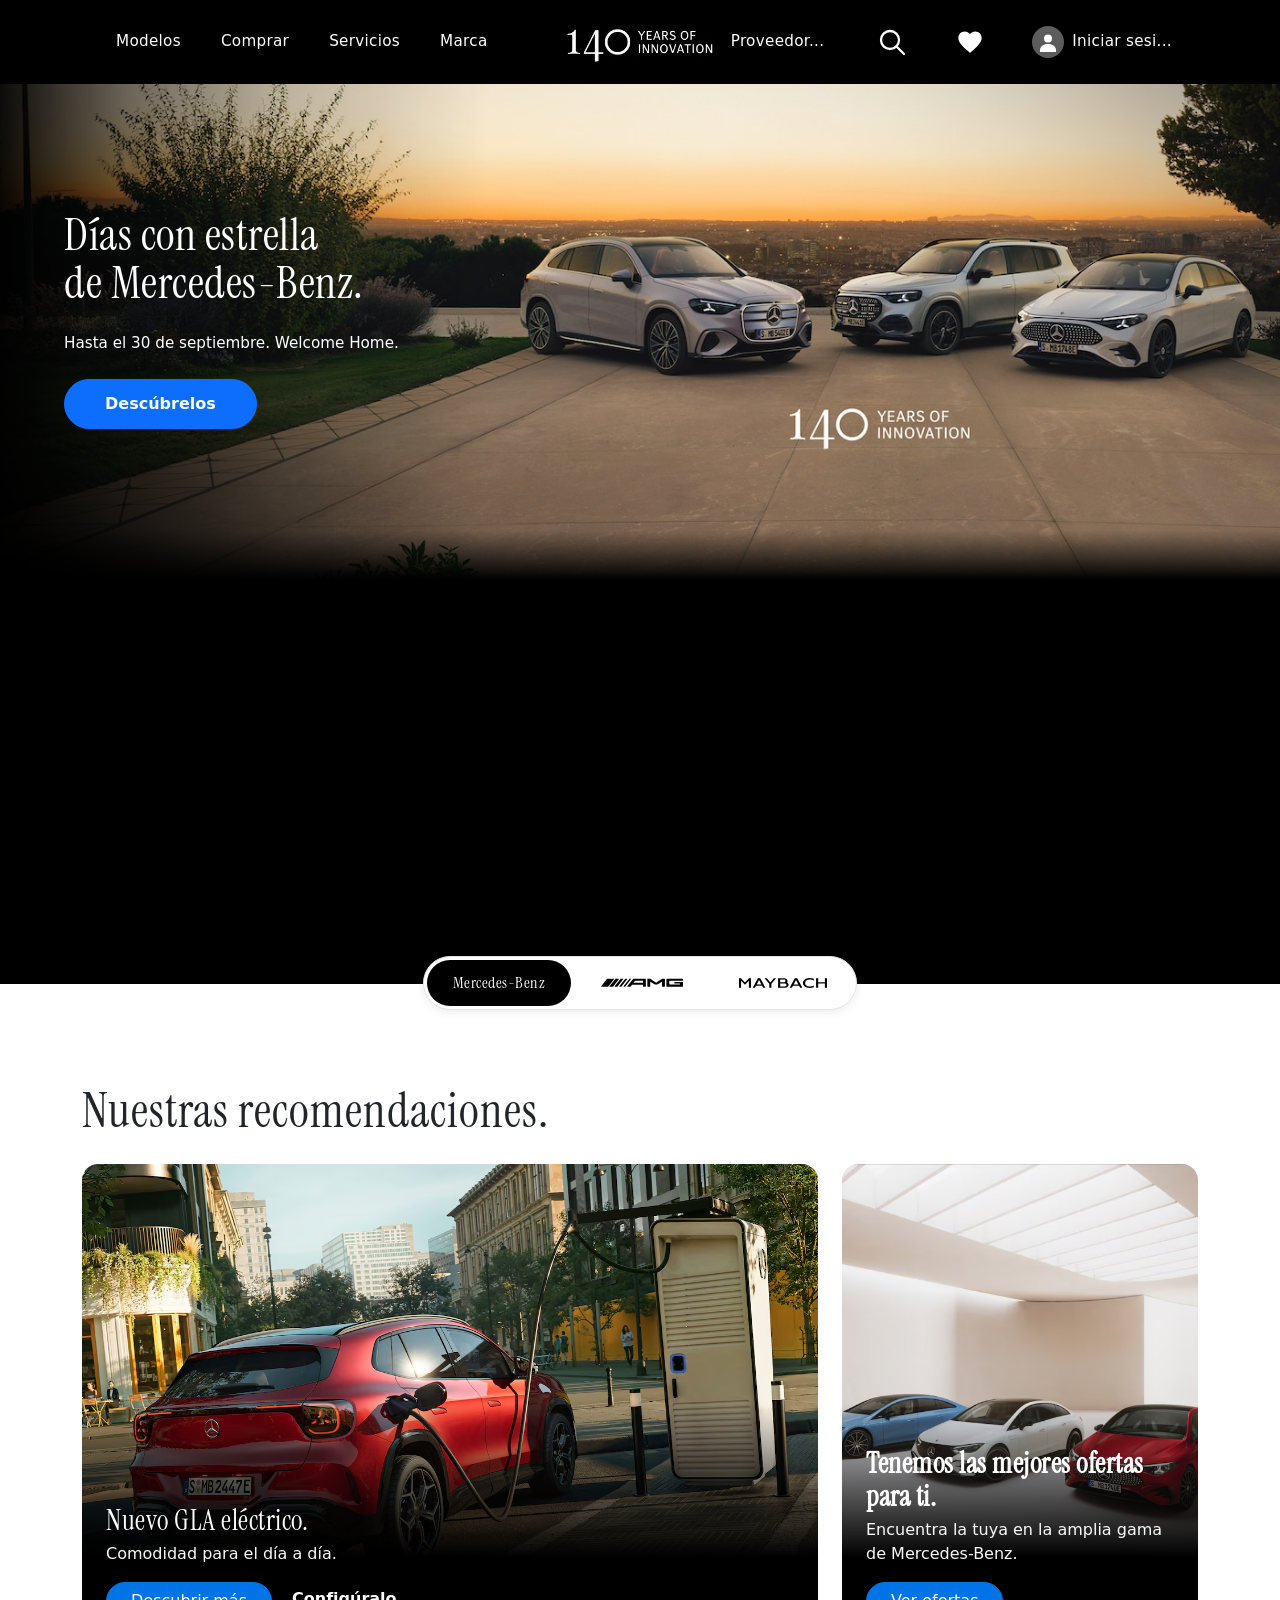
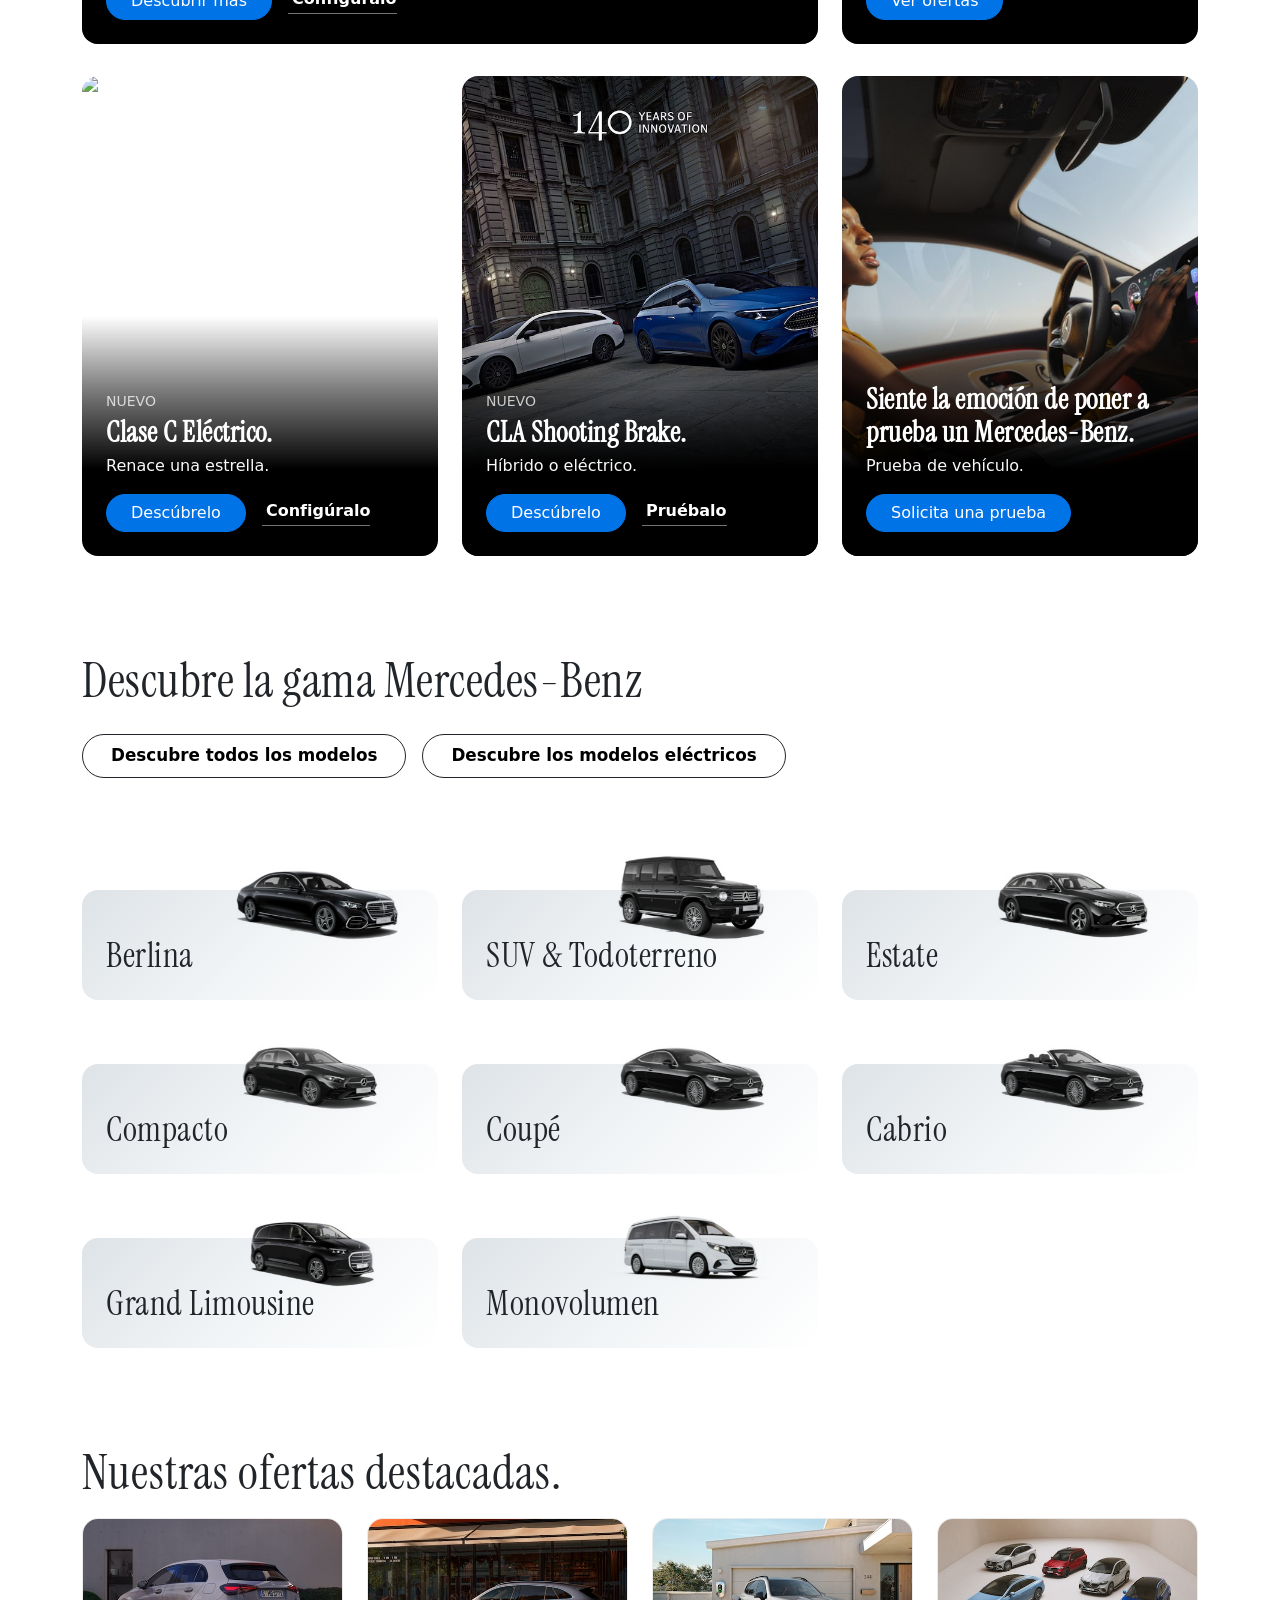
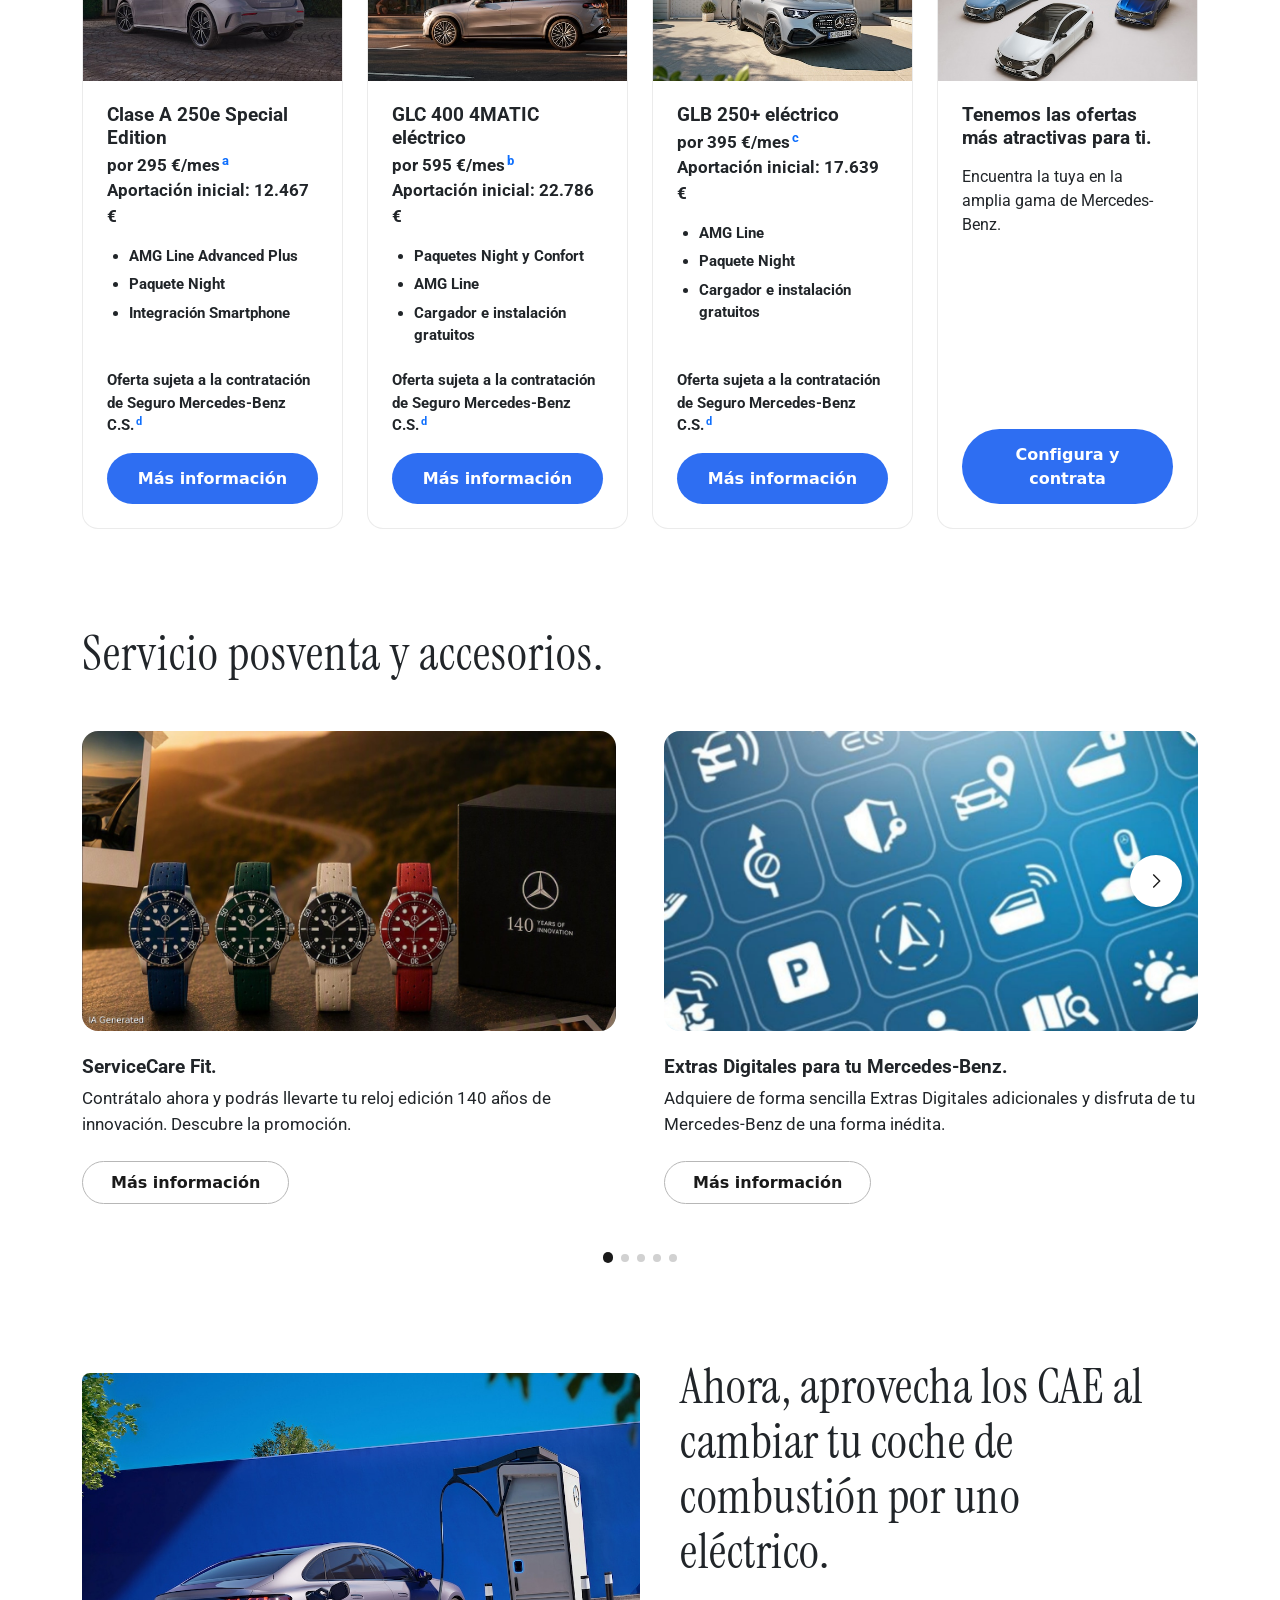
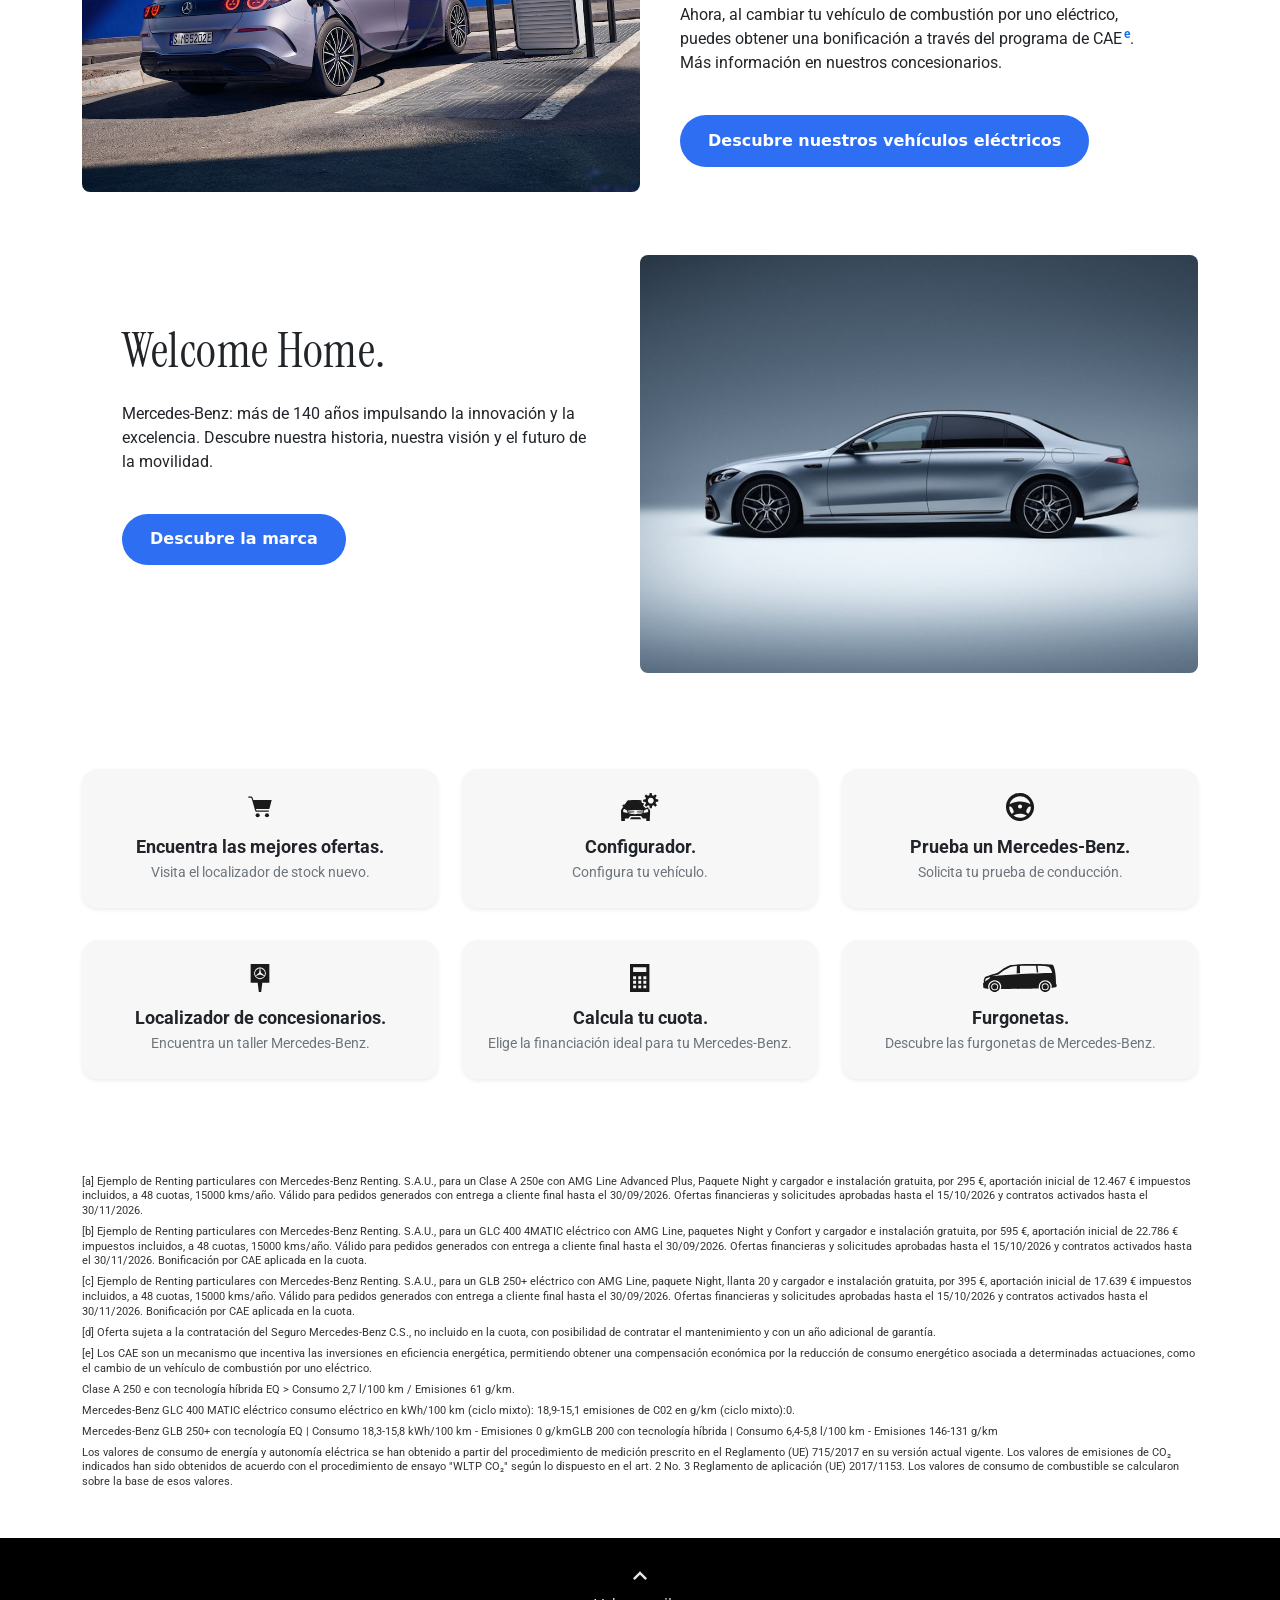
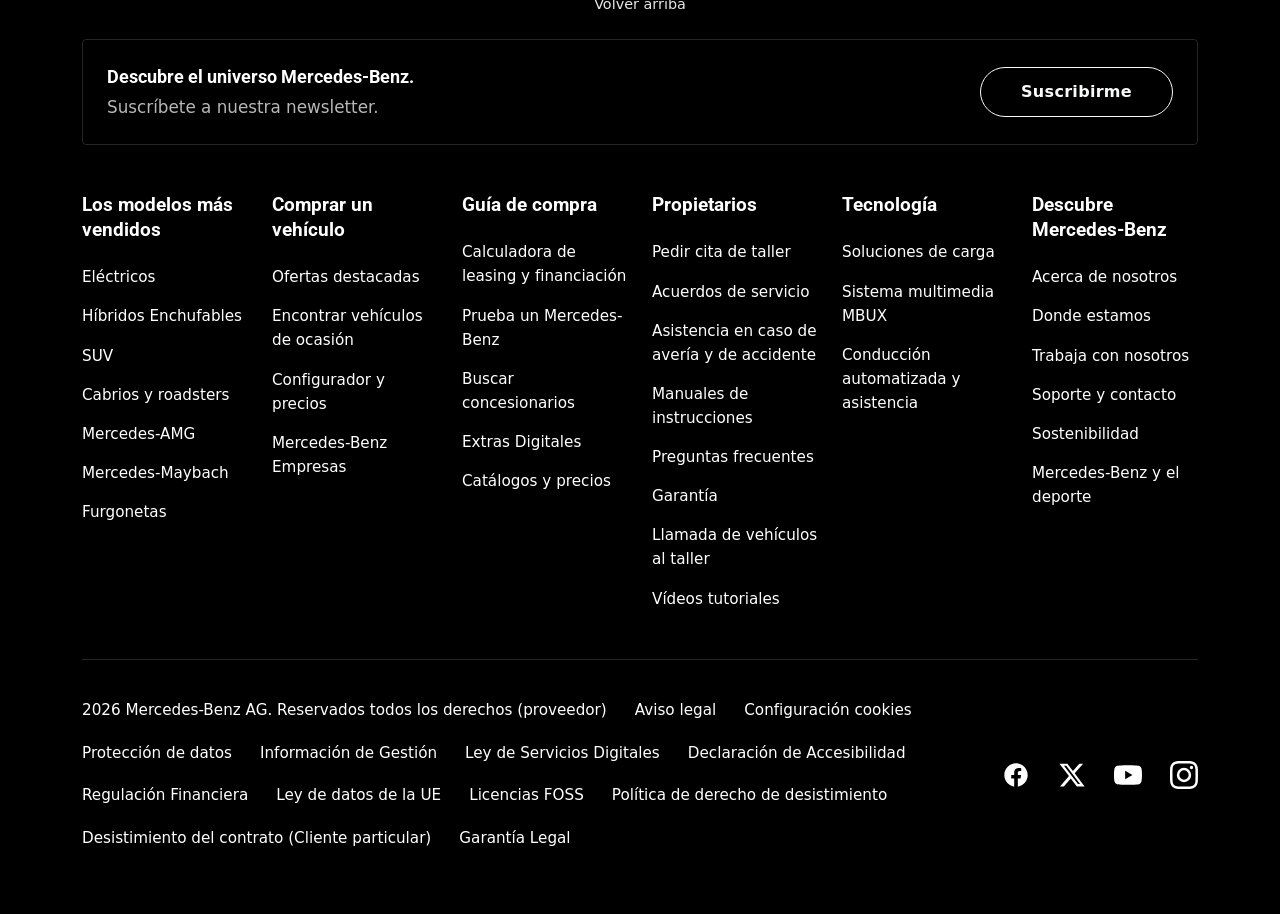
==== commit 1a8caec1: "chore: elimina el formulario antiguo y actualiza enlaces" ====
--- a/index.html
+++ b/index.html
@@ -293,7 +293,7 @@
                         <p class="mb-3 text-light">Híbrido o eléctrico.</p>
                         <div class="d-flex align-items-center gap-3">
                             <a href="#" class="btn btn-primary rounded-pill px-4">Descúbrelo</a>
-                            <a href="#" class="link-mercedes fw-semibold ps-1">Pruébalo</a>
+                            <a href="contratacion.html" class="link-mercedes fw-semibold ps-1">Pruébalo</a>
                         </div>
                     </div>
                 </div>
@@ -307,7 +307,7 @@
                         <h3 class="h4 fw-bold mb-1">Siente la emoción de poner a prueba un Mercedes-Benz.</h3>
                         <p class="mb-3 text-light">Prueba de vehículo.</p>
                         <div>
-                            <a href="#" class="btn btn-primary rounded-pill px-4">Solicita una prueba</a>
+                            <a href="contratacion.html" class="btn btn-primary rounded-pill px-4">Solicita una prueba</a>
                         </div>
                     </div>
                 </div>
@@ -485,7 +485,7 @@
     </section>
 
     <!-- SERVICIO POSVENTA Y ACCESORIOS -->
-    <section class="container-xl py-5">
+    <section class="container-xl py-5 overflow-hidden">
         <!-- Título principal -->
         <h2 class="title-recomendaciones fw-normal mb-5">Servicio posventa y accesorios.</h2>
 
@@ -622,7 +622,7 @@
 
             <!-- Tarjeta 3: prueba un Mercedes-Benz -->
             <div class="col">
-                <a href="#"
+                <a href="contratacion.html"
                     class="card-atajo h-100 d-flex flex-column align-items-center justify-content-center text-center text-decoration-none text-dark rounded-4 shadow-sm p-4">
                     <svg class="atajo-icono mb-3" xmlns="http://www.w3.org/2000/svg" viewBox="0 0 73.2 73.1">
                         <path
@@ -778,7 +778,7 @@
                     <h3 class="footer-titulo">Guía de compra</h3>
                     <ul class="list-unstyled footer-enlaces mb-0">
                         <li><a href="#">Calculadora de leasing y financiación</a></li>
-                        <li><a href="#">Prueba un Mercedes-Benz</a></li>
+                        <li><a href="contratacion.html">Prueba un Mercedes-Benz</a></li>
                         <li><a href="#">Buscar concesionarios</a></li>
                         <li><a href="#">Extras Digitales</a></li>
                         <li><a href="#">Catálogos y precios</a></li>
